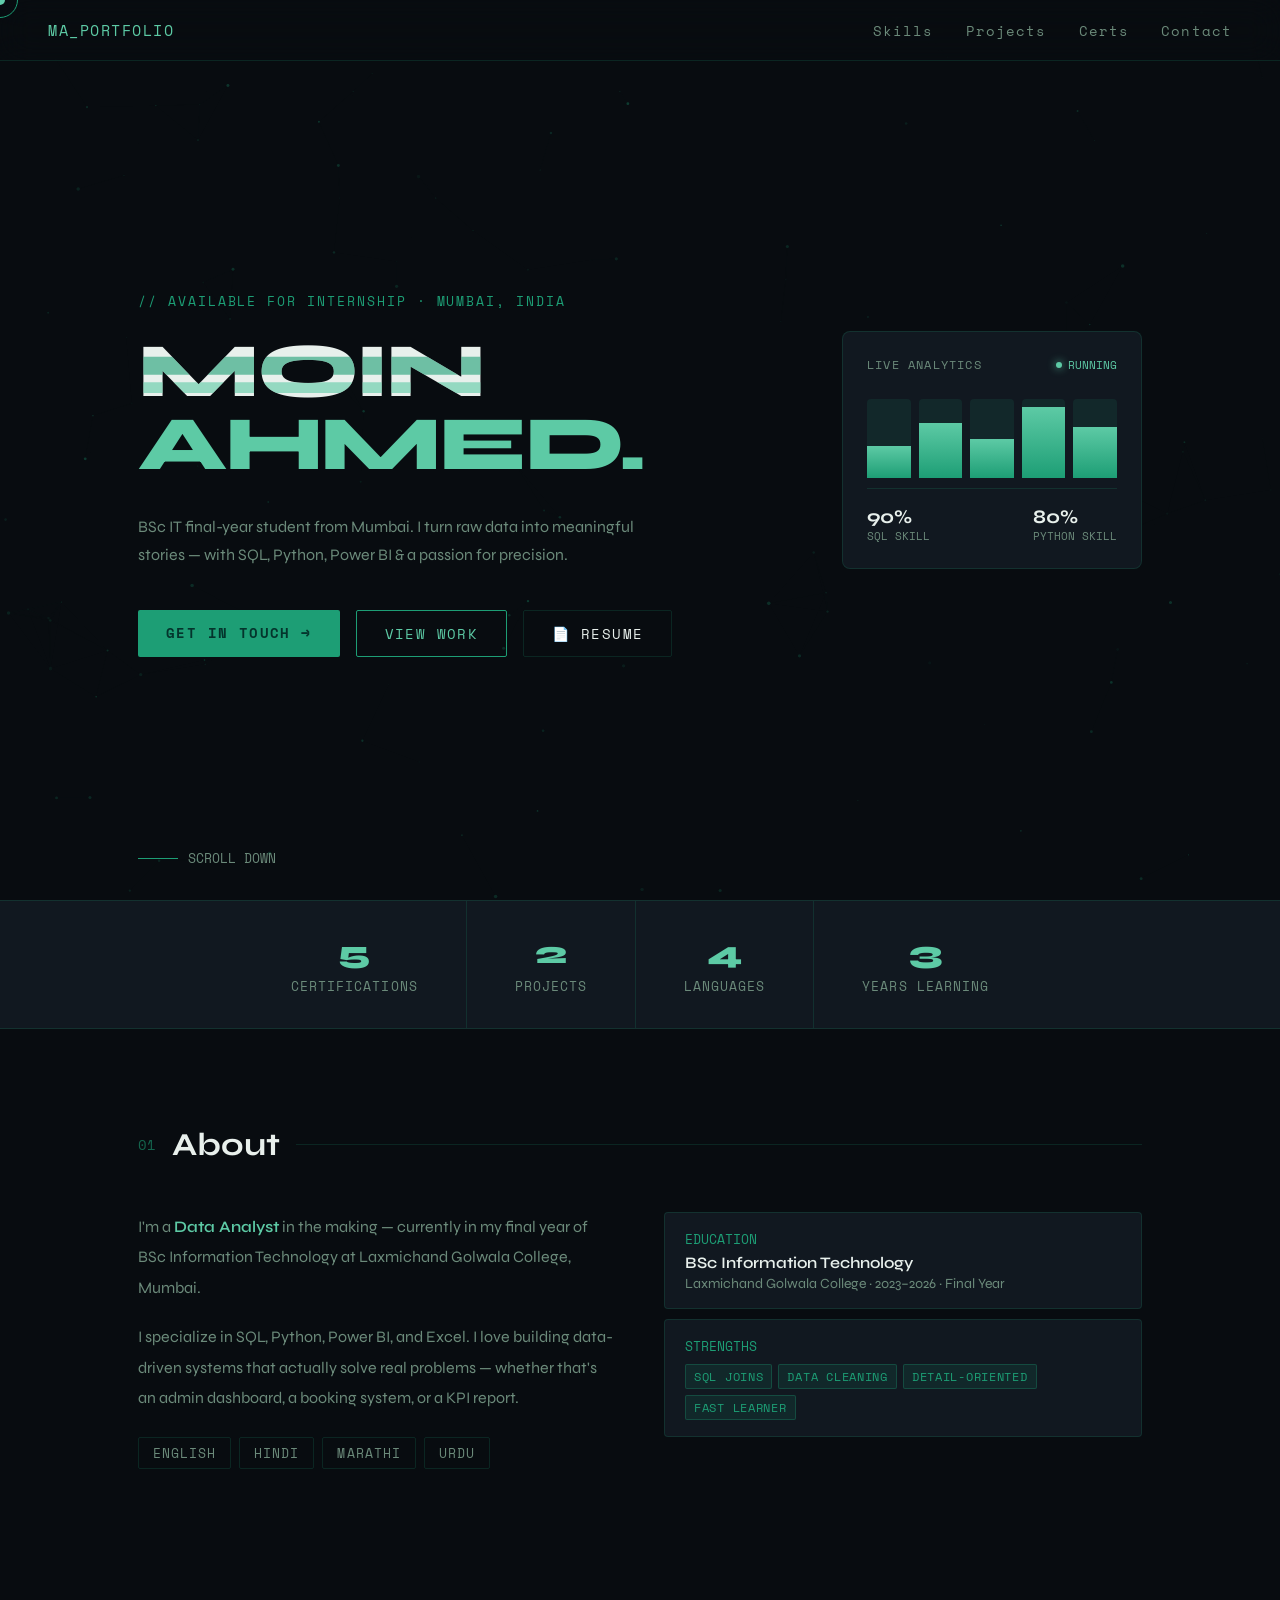
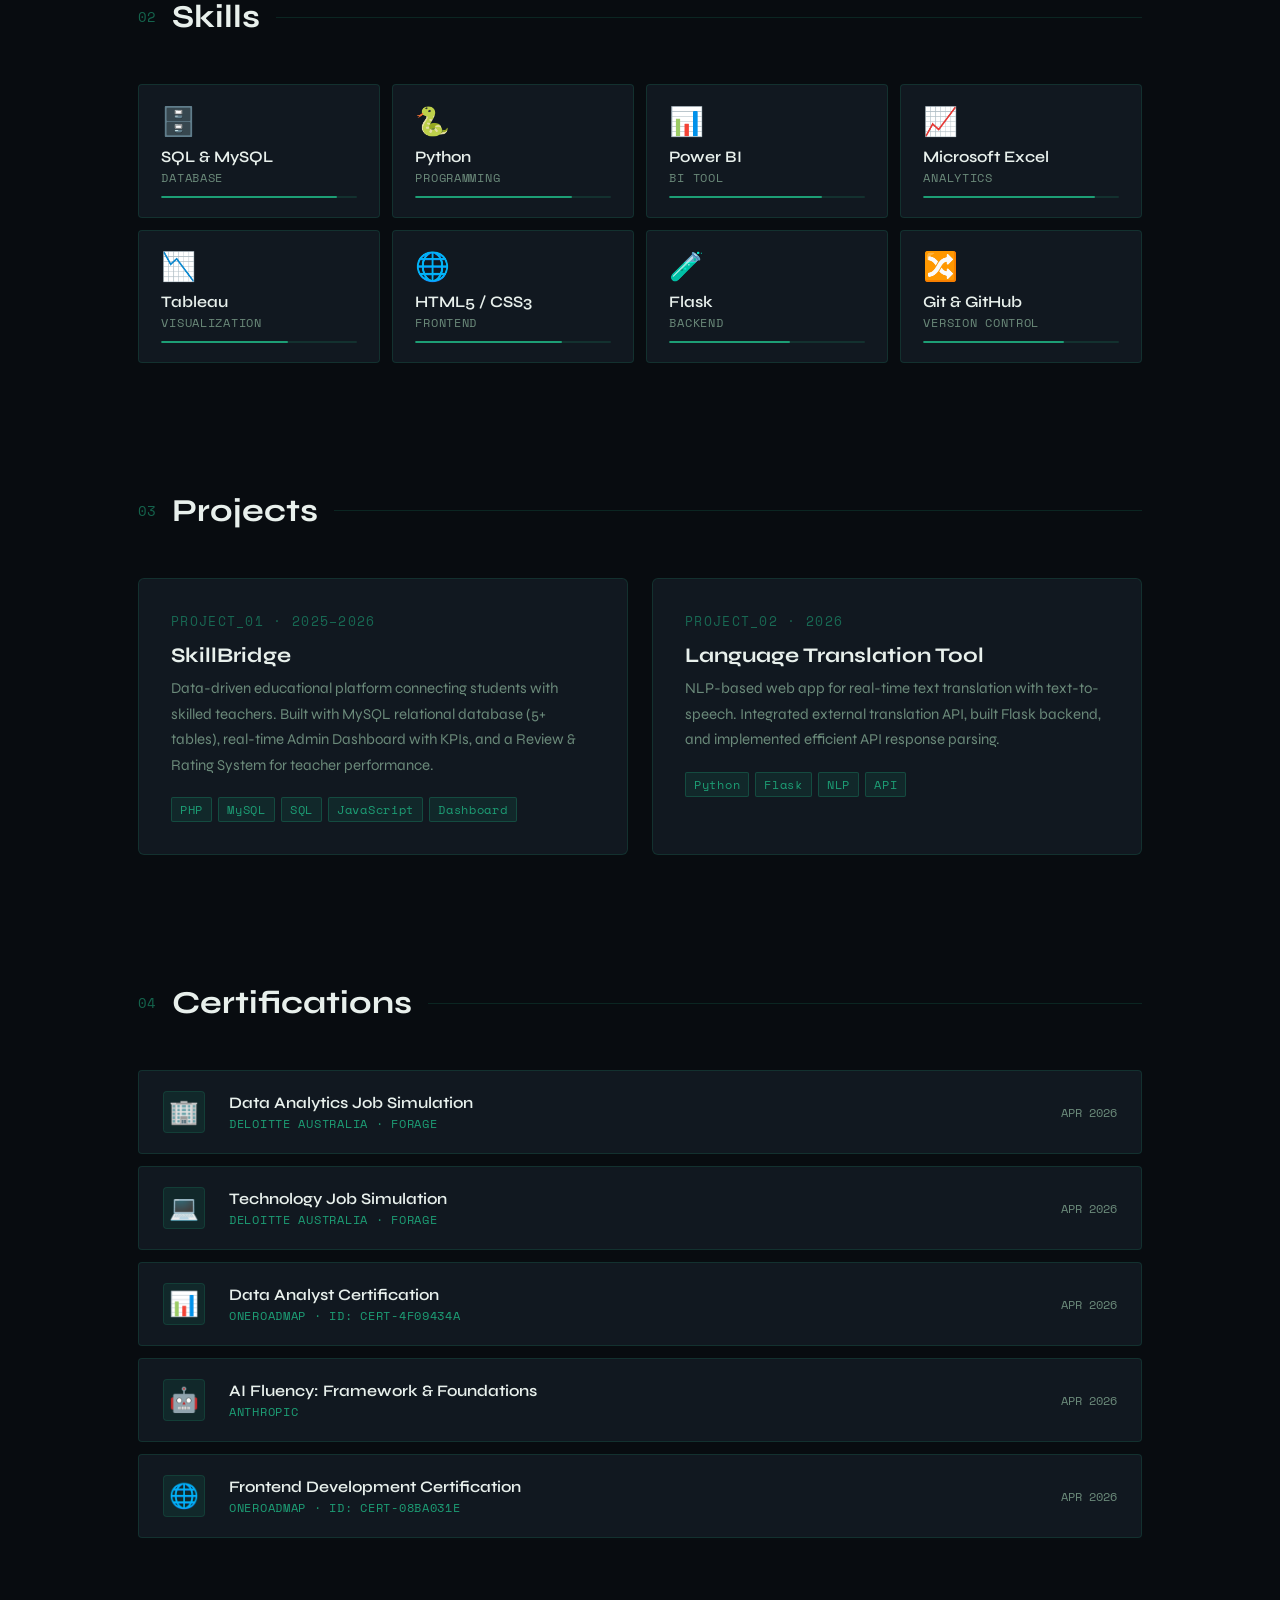
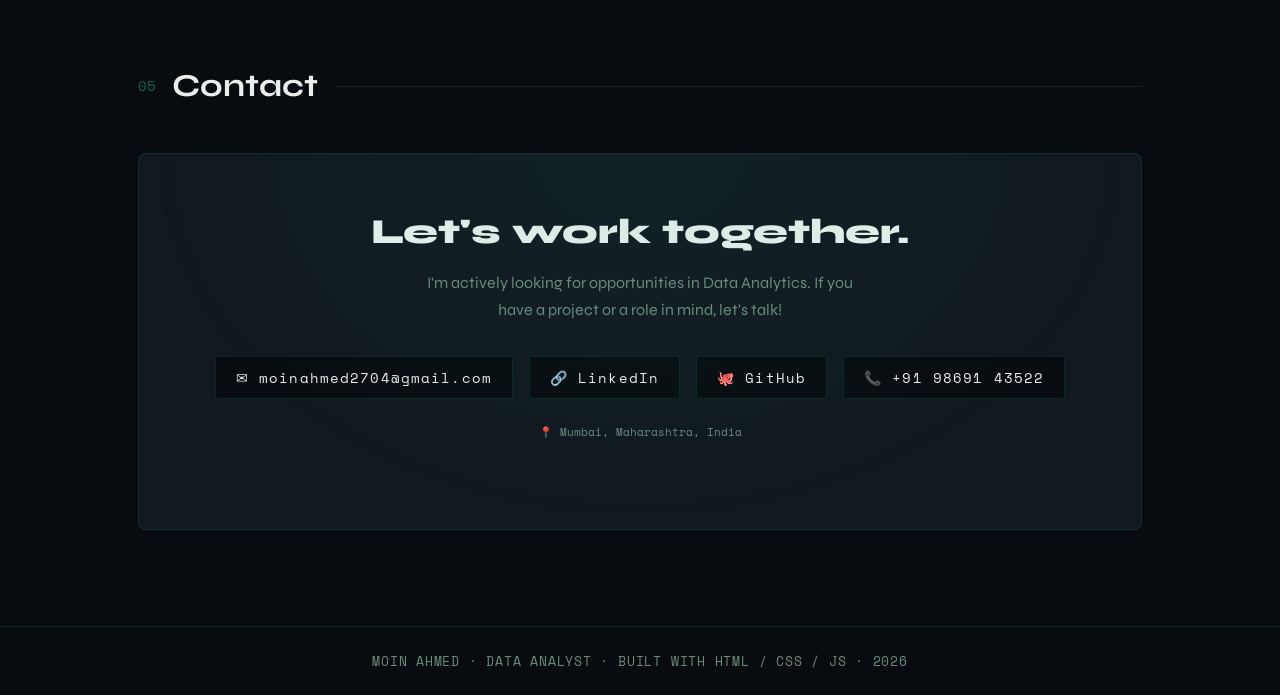
==== moin_ahmed_portfolio.html @ 16b380f8 "Update moin_ahmed_portfolio.html" ====
﻿<!DOCTYPE html>
<html lang="en">

<head>
  <meta charset="UTF-8">
  <meta name="viewport" content="width=device-width, initial-scale=1.0">
  <meta name="description"
    content="Moin Ahmed - Data Analyst Portfolio showcasing projects in SQL, Python, Power BI and Excel.">
  <link rel="icon"
    href="data:image/svg+xml,<svg xmlns=%22http://www.w3.org/2000/svg%22 viewBox=%220 0 100 100%22><text y=%22.9em%22 font-size=%2290%22>👨‍💻</text></svg>">
  <title>Moin Ahmed – Data Analyst</title>
  <link
    href="https://fonts.googleapis.com/css2?family=Space+Mono:wght@400;700&family=Syne:wght@400;500;600;700;800&display=swap"
    rel="stylesheet">
  <style>
    :root {
      --bg: #080c10;
      --bg2: #0d1117;
      --surface: #111820;
      --border: rgba(29, 158, 117, 0.18);
      --green: #1D9E75;
      --green-light: #5DCAA5;
      --green-dim: rgba(29, 158, 117, 0.12);
      --text: #e8f0ec;
      --muted: #6b8a7a;
      --accent: #9EE4C8;
      --mono: 'Space Mono', monospace;
      --display: 'Syne', sans-serif;
    }

    *,
    *::before,
    *::after {
      box-sizing: border-box;
      margin: 0;
      padding: 0;
    }

    html {
      scroll-behavior: smooth;
    }

    body {
      background: var(--bg);
      color: var(--text);
      font-family: var(--display);
      overflow-x: hidden;
      cursor: none;
    }

    .cursor {
      position: fixed;
      width: 10px;
      height: 10px;
      background: var(--green-light);
      border-radius: 50%;
      pointer-events: none;
      z-index: 9999;
      transform: translate(-50%, -50%);
      transition: width 0.3s, height 0.3s;
      mix-blend-mode: screen;
    }

    .cursor-ring {
      position: fixed;
      width: 36px;
      height: 36px;
      border: 1.5px solid var(--green);
      border-radius: 50%;
      pointer-events: none;
      z-index: 9998;
      transform: translate(-50%, -50%);
      transition: width 0.3s, height 0.3s;
    }

    #canvas {
      position: fixed;
      top: 0;
      left: 0;
      width: 100%;
      height: 100%;
      z-index: 0;
      pointer-events: none;
      opacity: 0.55;
    }

    nav {
      position: fixed;
      top: 0;
      left: 0;
      right: 0;
      z-index: 100;
      padding: 1.2rem 3rem;
      display: flex;
      justify-content: space-between;
      align-items: center;
      background: rgba(8, 12, 16, 0.75);
      backdrop-filter: blur(16px);
      border-bottom: 0.5px solid var(--border);
    }

    .nav-logo {
      font-family: var(--mono);
      font-size: 15px;
      color: var(--green-light);
      letter-spacing: 0.1em;
    }

    .nav-links {
      display: flex;
      gap: 2rem;
      list-style: none;
    }

    .nav-links a {
      font-family: var(--mono);
      font-size: 14px;
      color: var(--muted);
      text-decoration: none;
      letter-spacing: 0.08em;
      transition: color 0.3s;
    }

    .nav-links a:hover {
      color: var(--green-light);
    }

    section {
      position: relative;
      z-index: 1;
      scroll-margin-top: 100px;
    }

    .hero {
      min-height: 100vh;
      display: flex;
      flex-direction: column;
      justify-content: center;
      padding: 7rem 3rem 4rem;
      max-width: 1100px;
      margin: 0 auto;
      position: relative;
    }

    .hero-tag {
      font-family: var(--mono);
      font-size: 13px;
      color: var(--green);
      letter-spacing: 0.15em;
      margin-bottom: 1.5rem;
      opacity: 0;
      animation: fadeUp 0.8s 0.3s forwards;
    }

    .hero h1 {
      font-size: clamp(2.5rem, 6vw, 5rem);
      font-weight: 800;
      line-height: 0.95;
      letter-spacing: -0.03em;
      opacity: 0;
      animation: fadeUp 0.9s 0.5s forwards;
    }

    .hero h1 .line2 {
      color: var(--green-light);
      display: block;
    }

    .hero-bio {
      max-width: 520px;
      margin-top: 2rem;
      font-size: 16px;
      color: var(--muted);
      line-height: 1.8;
      opacity: 0;
      animation: fadeUp 0.9s 0.7s forwards;
    }

    .hero-actions {
      display: flex;
      gap: 1rem;
      margin-top: 2.5rem;
      opacity: 0;
      animation: fadeUp 0.9s 0.9s forwards;
      flex-wrap: wrap;
    }

    .btn-primary {
      font-family: var(--mono);
      font-size: 14px;
      letter-spacing: 0.1em;
      background: var(--green);
      color: #04342C;
      border: none;
      padding: 12px 28px;
      border-radius: 2px;
      cursor: none;
      transition: all 0.3s;
      font-weight: 700;
      text-decoration: none;
      display: inline-block;
    }

    .btn-primary:hover {
      background: var(--green-light);
      transform: translateY(-2px);
    }

    .btn-outline {
      font-family: var(--mono);
      font-size: 14px;
      letter-spacing: 0.1em;
      background: transparent;
      color: var(--green-light);
      border: 1px solid var(--green);
      padding: 12px 28px;
      border-radius: 2px;
      cursor: none;
      transition: all 0.3s;
      text-decoration: none;
      display: inline-block;
    }

    .btn-outline:hover {
      background: var(--green-dim);
      transform: translateY(-2px);
    }

    .hero-scroll {
      position: absolute;
      bottom: 2rem;
      left: 3rem;
      font-family: var(--mono);
      font-size: 13px;
      color: var(--muted);
      display: flex;
      align-items: center;
      gap: 10px;
      opacity: 0;
      animation: fadeUp 0.9s 1.2s forwards;
    }

    .scroll-line {
      width: 40px;
      height: 1px;
      background: var(--green);
      animation: scrollPulse 2s infinite;
    }

    @keyframes scrollPulse {

      0%,
      100% {
        opacity: 0.3
      }

      50% {
        opacity: 1
      }
    }

    .hero-dashboard {
      position: absolute;
      right: 3rem;
      top: 50%;
      transform: translateY(-50%);
      background: var(--surface);
      border: 0.5px solid var(--border);
      border-radius: 8px;
      padding: 1.5rem;
      width: 300px;
      opacity: 0;
      animation: fadeInRight 0.9s 1s forwards;
      display: flex;
      flex-direction: column;
      gap: 1rem;
    }

    @media(max-width:900px) {
      .hero-dashboard {
        display: none;
      }
    }

    .dash-header {
      display: flex;
      justify-content: space-between;
      align-items: center;
    }

    .dash-title {
      font-family: var(--mono);
      font-size: 12px;
      color: var(--muted);
      letter-spacing: 0.1em;
    }

    .dash-status {
      display: flex;
      align-items: center;
      gap: 6px;
      font-family: var(--mono);
      font-size: 11px;
      color: var(--green-light);
    }

    .status-dot {
      width: 6px;
      height: 6px;
      background: var(--green-light);
      border-radius: 50%;
      box-shadow: 0 0 8px var(--green-light);
      animation: blink 1.5s infinite;
    }

    .chart-box {
      display: flex;
      align-items: flex-end;
      gap: 8px;
      height: 100px;
      padding: 10px 0;
      border-bottom: 0.5px solid var(--border);
    }

    .bar {
      flex: 1;
      height: 100%;
      background: var(--green-dim);
      border-top-left-radius: 4px;
      border-top-right-radius: 4px;
      position: relative;
      overflow: hidden;
    }

    .bar-fill {
      position: absolute;
      bottom: 0;
      left: 0;
      width: 100%;
      background: linear-gradient(to top, var(--green), var(--green-light));
      height: 0;
      transition: height 1.5s ease-out;
    }

    .dash-stats {
      display: flex;
      justify-content: space-between;
    }

    .dash-stat-item {
      text-align: left;
    }

    .ds-val {
      font-size: 1.2rem;
      font-weight: 700;
      color: var(--text);
    }

    .ds-label {
      font-family: var(--mono);
      font-size: 11px;
      color: var(--muted);
    }

    .blink {
      animation: blink 1.5s infinite;
    }

    @keyframes blink {

      0%,
      100% {
        opacity: 1
      }

      50% {
        opacity: 0
      }
    }

    .stats-bar {
      border-top: 0.5px solid var(--border);
      border-bottom: 0.5px solid var(--border);
      background: var(--surface);
      display: flex;
      justify-content: center;
      flex-wrap: wrap;
      position: relative;
      z-index: 1;
    }

    .stat-item {
      padding: 2rem 3rem;
      text-align: center;
      border-right: 0.5px solid var(--border);
      opacity: 0;
      transform: translateY(20px);
      transition: opacity 0.7s, transform 0.7s;
    }

    .stat-item:last-child {
      border-right: none;
    }

    .stat-num {
      font-size: 2rem;
      font-weight: 800;
      color: var(--green-light);
    }

    .stat-label {
      font-family: var(--mono);
      font-size: 13px;
      color: var(--muted);
      letter-spacing: 0.08em;
      margin-top: 4px;
    }

    .content-section {
      padding: 6rem 3rem;
      max-width: 1100px;
      margin: 0 auto;
    }

    .section-header {
      display: flex;
      align-items: center;
      gap: 1rem;
      margin-bottom: 3rem;
    }

    .section-num {
      font-family: var(--mono);
      font-size: 14px;
      color: var(--green);
      opacity: 0.6;
    }

    .section-title {
      font-size: 2rem;
      font-weight: 700;
    }

    .section-line {
      flex: 1;
      height: 0.5px;
      background: var(--border);
    }

    .skills-grid {
      display: grid;
      grid-template-columns: repeat(auto-fill, minmax(200px, 1fr));
      gap: 12px;
    }

    .skill-card {
      background: var(--surface);
      border: 0.5px solid var(--border);
      border-radius: 4px;
      padding: 1.2rem 1.4rem;
      transition: all 0.3s;
      position: relative;
      overflow: hidden;
    }

    .skill-card::before {
      content: '';
      position: absolute;
      bottom: 0;
      left: 0;
      height: 2px;
      width: 0;
      background: var(--green);
      transition: width 0.4s;
    }

    .skill-card:hover {
      border-color: var(--green);
      transform: translateY(-3px);
    }

    .skill-card:hover::before {
      width: 100%;
    }

    .skill-icon {
      font-size: 28px;
      margin-bottom: 8px;
    }

    .skill-name {
      font-size: 16px;
      font-weight: 600;
    }

    .skill-type {
      font-family: var(--mono);
      font-size: 12px;
      color: var(--muted);
      margin-top: 3px;
      letter-spacing: 0.06em;
    }

    .skill-bar {
      margin-top: 10px;
      height: 2px;
      background: var(--border);
      border-radius: 2px;
      overflow: hidden;
    }

    .skill-fill {
      height: 100%;
      background: var(--green);
      border-radius: 2px;
      width: 0;
      transition: width 1.2s ease;
    }

    .projects-grid {
      display: grid;
      grid-template-columns: 1fr 1fr;
      gap: 1.5rem;
    }

    @media(max-width:700px) {
      .projects-grid {
        grid-template-columns: 1fr;
      }
    }

    .proj-card {
      background: var(--surface);
      border: 0.5px solid var(--border);
      border-radius: 6px;
      padding: 2rem;
      position: relative;
      overflow: hidden;
      transition: all 0.4s;
    }

    .proj-card::after {
      content: '';
      position: absolute;
      inset: 0;
      background: linear-gradient(135deg, rgba(29, 158, 117, 0.05) 0%, transparent 60%);
      opacity: 0;
      transition: opacity 0.4s;
    }

    .proj-card:hover {
      border-color: var(--green);
      transform: translateY(-4px);
    }

    .proj-card:hover::after {
      opacity: 1;
    }

    .proj-num {
      font-family: var(--mono);
      font-size: 13px;
      color: var(--green);
      opacity: 0.6;
      margin-bottom: 0.75rem;
      letter-spacing: 0.1em;
    }

    .proj-title {
      font-size: 1.3rem;
      font-weight: 700;
      margin-bottom: 0.5rem;
    }

    .proj-desc {
      font-size: 15px;
      color: var(--muted);
      line-height: 1.7;
      margin-bottom: 1.2rem;
    }

    .proj-tags {
      display: flex;
      flex-wrap: wrap;
      gap: 6px;
    }

    .tag {
      font-family: var(--mono);
      font-size: 12px;
      letter-spacing: 0.06em;
      color: var(--green);
      background: var(--green-dim);
      border: 0.5px solid rgba(29, 158, 117, 0.3);
      padding: 3px 8px;
      border-radius: 2px;
    }

    .proj-arrow {
      position: absolute;
      top: 1.5rem;
      right: 1.5rem;
      color: var(--green);
      opacity: 0;
      transform: translate(-4px, 4px);
      transition: all 0.3s;
      font-size: 18px;
    }

    .proj-card:hover .proj-arrow {
      opacity: 1;
      transform: translate(0, 0);
    }

    .certs-list {
      display: flex;
      flex-direction: column;
      gap: 12px;
    }

    .cert-item {
      background: var(--surface);
      border: 0.5px solid var(--border);
      border-radius: 4px;
      padding: 1.25rem 1.5rem;
      display: flex;
      align-items: center;
      gap: 1.5rem;
      transition: all 0.3s;
      position: relative;
      overflow: hidden;
    }

    .cert-item::before {
      content: '';
      position: absolute;
      left: 0;
      top: 0;
      bottom: 0;
      width: 3px;
      background: var(--green);
      transform: scaleY(0);
      transition: transform 0.3s;
      transform-origin: bottom;
    }

    .cert-item:hover {
      border-color: var(--green);
      padding-left: calc(1.5rem + 6px);
    }

    .cert-item:hover::before {
      transform: scaleY(1);
    }

    .cert-badge {
      width: 42px;
      height: 42px;
      border-radius: 4px;
      background: var(--green-dim);
      border: 0.5px solid var(--border);
      display: flex;
      align-items: center;
      justify-content: center;
      font-size: 24px;
      flex-shrink: 0;
    }

    .cert-info {
      flex: 1;
    }

    .cert-title {
      font-size: 16px;
      font-weight: 600;
      margin-bottom: 3px;
    }

    .cert-org {
      font-family: var(--mono);
      font-size: 12px;
      color: var(--green);
      letter-spacing: 0.06em;
    }

    .cert-date {
      font-family: var(--mono);
      font-size: 12px;
      color: var(--muted);
    }

    .contact-inner {
      background: var(--surface);
      border: 0.5px solid var(--border);
      border-radius: 8px;
      padding: 3.5rem;
      text-align: center;
      position: relative;
      overflow: hidden;
    }

    .contact-inner::before {
      content: '';
      position: absolute;
      inset: 0;
      background: radial-gradient(ellipse at 50% 0%, rgba(29, 158, 117, 0.08) 0%, transparent 70%);
      pointer-events: none;
    }

    .contact-inner h2 {
      font-size: 2.2rem;
      font-weight: 800;
      margin-bottom: 1rem;
    }

    .contact-inner p {
      color: var(--muted);
      font-size: 16px;
      line-height: 1.7;
      margin-bottom: 2rem;
      max-width: 440px;
      margin-left: auto;
      margin-right: auto;
    }

    .contact-links {
      display: flex;
      gap: 1rem;
      justify-content: center;
      flex-wrap: wrap;
    }

    .contact-chip {
      font-family: var(--mono);
      font-size: 14px;
      letter-spacing: 0.08em;
      color: var(--text);
      background: var(--bg);
      border: 0.5px solid var(--border);
      padding: 10px 20px;
      border-radius: 2px;
      text-decoration: none;
      transition: all 0.3s;
      display: flex;
      align-items: center;
      gap: 8px;
    }

    .contact-chip:hover {
      border-color: var(--green);
      color: var(--green-light);
      transform: translateY(-2px);
    }

    footer {
      border-top: 0.5px solid var(--border);
      padding: 1.5rem 3rem;
      text-align: center;
      font-family: var(--mono);
      font-size: 13px;
      color: var(--muted);
      position: relative;
      z-index: 1;
      letter-spacing: 0.06em;
    }

    .reveal {
      opacity: 0;
      transform: translateY(30px);
      transition: opacity 1s cubic-bezier(0.22, 1, 0.36, 1), transform 1s cubic-bezier(0.22, 1, 0.36, 1);
    }

    .reveal.visible {
      opacity: 1;
      transform: translateY(0);
    }

    .reveal-delay-1 {
      transition-delay: 0.1s;
    }

    .reveal-delay-2 {
      transition-delay: 0.2s;
    }

    .reveal-delay-3 {
      transition-delay: 0.3s;
    }

    .reveal-delay-4 {
      transition-delay: 0.4s;
    }

    @keyframes fadeUp {
      from {
        opacity: 0;
        transform: translateY(24px)
      }

      to {
        opacity: 1;
        transform: none
      }
    }

    @keyframes fadeInRight {
      from {
        opacity: 0;
        transform: translateX(24px) translateY(-50%)
      }

      to {
        opacity: 1;
        transform: translateX(0) translateY(-50%)
      }
    }

    .glitch {
      position: relative;
      display: inline-block;
      color: var(--text);
    }

    .glitch::before,
    .glitch::after {
      content: attr(data-text);
      position: absolute;
      top: 0;
      left: 0;
    }

    .glitch::before {
      color: var(--green);
      clip-path: polygon(0 30%, 100% 30%, 100% 55%, 0 55%);
      animation: glitch1 5s infinite;
      opacity: 0.6;
    }

    .glitch::after {
      color: var(--green-light);
      clip-path: polygon(0 65%, 100% 65%, 100% 80%, 0 80%);
      animation: glitch2 5s infinite;
      opacity: 0.6;
    }

    @keyframes glitch1 {

      0%,
      88%,
      100% {
        transform: none
      }

      90% {
        transform: translate(-2px, 1px)
      }

      92% {
        transform: translate(2px, -1px)
      }
    }

    @keyframes glitch2 {

      0%,
      88%,
      100% {
        transform: none
      }

      91% {
        transform: translate(2px, 1px)
      }

      93% {
        transform: translate(-2px, -1px)
      }
    }

    .lang-wrap {
      display: flex;
      flex-wrap: wrap;
      gap: 8px;
      margin-top: 1.5rem;
    }

    .lang-pill {
      font-family: var(--mono);
      font-size: 13px;
      letter-spacing: 0.08em;
      color: var(--muted);
      border: 0.5px solid var(--border);
      padding: 5px 14px;
      border-radius: 2px;
    }

    ::-webkit-scrollbar {
      width: 4px;
    }

    ::-webkit-scrollbar-track {
      background: var(--bg);
    }

    ::-webkit-scrollbar-thumb {
      background: var(--green);
    }

    @media(max-width:600px) {
      nav {
        padding: 1rem 1.5rem;
      }

      .hero,
      .content-section {
        padding-left: 1.5rem;
        padding-right: 1.5rem;
      }

      .hero-scroll {
        left: 1.5rem;
      }
    }

    @media(max-width:768px) {

      body,
      .btn-primary,
      .btn-outline {
        cursor: auto !important;
      }

      .cursor,
      .cursor-ring {
        display: none !important;
      }
    }

    .about-grid {
      display: grid;
      grid-template-columns: 1fr 1fr;
      gap: 3rem;
      align-items: start;
    }

    @media(max-width:700px) {
      .about-grid {
        grid-template-columns: 1fr;
      }
    }
  </style>
</head>

<body>

  <canvas id="canvas"></canvas>
  <div class="cursor" id="cursor"></div>
  <div class="cursor-ring" id="cursorRing"></div>

  <nav>
    <div class="nav-logo">MA_PORTFOLIO</div>
    <ul class="nav-links">
      <li><a href="#skills">Skills</a></li>
      <li><a href="#projects">Projects</a></li>
      <li><a href="#certs">Certs</a></li>
      <li><a href="#contact">Contact</a></li>
    </ul>
  </nav>

  <!-- HERO -->
  <section style="position:relative;z-index:1;">
    <div class="hero">
      <div class="hero-tag">// AVAILABLE FOR INTERNSHIP · MUMBAI, INDIA</div>
      <h1>
        <span class="glitch" data-text="MOIN">MOIN</span>
        <span class="line2">AHMED.</span>
      </h1>
      <p class="hero-bio">BSc IT final-year student from Mumbai. I turn raw data into meaningful stories — with SQL,
        Python, Power BI &amp; a passion for precision.</p>
      <div class="hero-actions">
        <a href="https://mail.google.com/mail/?view=cm&fs=1&to=moinahmed2704@gmail.com" target="_blank"
          class="btn-primary">GET IN TOUCH →</a>
        <a href="#projects" class="btn-outline">VIEW WORK</a>
        <a href="[data-uri]"
          download="Moin_Ahmed_Resume.pdf" type="application/octet-stream" class="btn-outline"
          style="border-color: var(--border); color: var(--text);">📄 RESUME</a>
      </div>
      <div class="hero-scroll">
        <div class="scroll-line"></div>SCROLL DOWN
      </div>

      <div class="hero-dashboard">
        <div class="dash-header">
          <div class="dash-title">LIVE ANALYTICS</div>
          <div class="dash-status">
            <div class="status-dot"></div> RUNNING
          </div>
        </div>
        <div class="chart-box" id="animatedChart">
          <div class="bar">
            <div class="bar-fill" style="height: 0%" data-h="40%"></div>
          </div>
          <div class="bar">
            <div class="bar-fill" style="height: 0%" data-h="70%"></div>
          </div>
          <div class="bar">
            <div class="bar-fill" style="height: 0%" data-h="50%"></div>
          </div>
          <div class="bar">
            <div class="bar-fill" style="height: 0%" data-h="90%"></div>
          </div>
          <div class="bar">
            <div class="bar-fill" style="height: 0%" data-h="65%"></div>
          </div>
        </div>
        <div class="dash-stats">
          <div class="dash-stat-item">
            <div class="ds-val">90%</div>
            <div class="ds-label">SQL SKILL</div>
          </div>
          <div class="dash-stat-item">
            <div class="ds-val">80%</div>
            <div class="ds-label">PYTHON SKILL</div>
          </div>
        </div>
      </div>
    </div>
  </section>

  <!-- STATS -->
  <div class="stats-bar">
    <div class="stat-item">
      <div class="stat-num counter" data-target="5">0</div>
      <div class="stat-label">CERTIFICATIONS</div>
    </div>
    <div class="stat-item">
      <div class="stat-num counter" data-target="2">0</div>
      <div class="stat-label">PROJECTS</div>
    </div>
    <div class="stat-item">
      <div class="stat-num counter" data-target="4">0</div>
      <div class="stat-label">LANGUAGES</div>
    </div>
    <div class="stat-item">
      <div class="stat-num counter" data-target="3">0</div>
      <div class="stat-label">YEARS LEARNING</div>
    </div>
  </div>

  <!-- ABOUT -->
  <section id="about">
    <div class="content-section">
      <div class="section-header reveal">
        <span class="section-num">01</span>
        <h2 class="section-title">About</h2>
        <div class="section-line"></div>
      </div>
      <div class="about-grid reveal reveal-delay-1">
        <div>
          <p style="color:var(--muted);line-height:1.9;font-size:16px;">I'm a <span
              style="color:var(--green-light);font-weight:600;">Data Analyst</span> in the making — currently in my
            final year of BSc Information Technology at Laxmichand Golwala College, Mumbai.</p>
          <br>
          <p style="color:var(--muted);line-height:1.9;font-size:16px;">I specialize in SQL, Python, Power BI, and
            Excel. I love building data-driven systems that actually solve real problems — whether that's an admin
            dashboard, a booking system, or a KPI report.</p>
          <div class="lang-wrap">
            <span class="lang-pill">ENGLISH</span>
            <span class="lang-pill">HINDI</span>
            <span class="lang-pill">MARATHI</span>
            <span class="lang-pill">URDU</span>
          </div>
        </div>
        <div style="display:flex;flex-direction:column;gap:10px;">
          <div
            style="background:var(--surface);border:0.5px solid var(--border);border-radius:4px;padding:1rem 1.25rem;">
            <div style="font-family:var(--mono);font-size:13px;color:var(--green);margin-bottom:4px;">EDUCATION</div>
            <div style="font-size:16px;font-weight:600;">BSc Information Technology</div>
            <div style="font-size:14px;color:var(--muted);margin-top:3px;">Laxmichand Golwala College · 2023–2026 ·
              Final Year</div>
          </div>
          <div
            style="background:var(--surface);border:0.5px solid var(--border);border-radius:4px;padding:1rem 1.25rem;">
            <div style="font-family:var(--mono);font-size:13px;color:var(--green);margin-bottom:8px;">STRENGTHS</div>
            <div style="display:flex;flex-wrap:wrap;gap:6px;">
              <span class="tag">SQL JOINS</span><span class="tag">DATA CLEANING</span><span
                class="tag">DETAIL-ORIENTED</span><span class="tag">FAST LEARNER</span>
            </div>
          </div>
        </div>
      </div>
    </div>
  </section>

  <!-- SKILLS -->
  <section id="skills">
    <div class="content-section" style="padding-top:2rem;">
      <div class="section-header reveal">
        <span class="section-num">02</span>
        <h2 class="section-title">Skills</h2>
        <div class="section-line"></div>
      </div>
      <div class="skills-grid">
        <div class="skill-card reveal reveal-delay-1">
          <div class="skill-icon">🗄️</div>
          <div class="skill-name">SQL & MySQL</div>
          <div class="skill-type">DATABASE</div>
          <div class="skill-bar">
            <div class="skill-fill" data-width="90"></div>
          </div>
        </div>
        <div class="skill-card reveal reveal-delay-2">
          <div class="skill-icon">🐍</div>
          <div class="skill-name">Python</div>
          <div class="skill-type">PROGRAMMING</div>
          <div class="skill-bar">
            <div class="skill-fill" data-width="80"></div>
          </div>
        </div>
        <div class="skill-card reveal reveal-delay-3">
          <div class="skill-icon">📊</div>
          <div class="skill-name">Power BI</div>
          <div class="skill-type">BI TOOL</div>
          <div class="skill-bar">
            <div class="skill-fill" data-width="78"></div>
          </div>
        </div>
        <div class="skill-card reveal reveal-delay-4">
          <div class="skill-icon">📈</div>
          <div class="skill-name">Microsoft Excel</div>
          <div class="skill-type">ANALYTICS</div>
          <div class="skill-bar">
            <div class="skill-fill" data-width="88"></div>
          </div>
        </div>
        <div class="skill-card reveal reveal-delay-1">
          <div class="skill-icon">📉</div>
          <div class="skill-name">Tableau</div>
          <div class="skill-type">VISUALIZATION</div>
          <div class="skill-bar">
            <div class="skill-fill" data-width="65"></div>
          </div>
        </div>
        <div class="skill-card reveal reveal-delay-2">
          <div class="skill-icon">🌐</div>
          <div class="skill-name">HTML5 / CSS3</div>
          <div class="skill-type">FRONTEND</div>
          <div class="skill-bar">
            <div class="skill-fill" data-width="75"></div>
          </div>
        </div>
        <div class="skill-card reveal reveal-delay-3">
          <div class="skill-icon">🧪</div>
          <div class="skill-name">Flask</div>
          <div class="skill-type">BACKEND</div>
          <div class="skill-bar">
            <div class="skill-fill" data-width="62"></div>
          </div>
        </div>
        <div class="skill-card reveal reveal-delay-4">
          <div class="skill-icon">🔀</div>
          <div class="skill-name">Git & GitHub</div>
          <div class="skill-type">VERSION CONTROL</div>
          <div class="skill-bar">
            <div class="skill-fill" data-width="72"></div>
          </div>
        </div>
      </div>
    </div>
  </section>

  <!-- PROJECTS -->
  <section id="projects">
    <div class="content-section" style="padding-top:2rem;">
      <div class="section-header reveal">
        <span class="section-num">03</span>
        <h2 class="section-title">Projects</h2>
        <div class="section-line"></div>
      </div>
      <div class="projects-grid">
        <div class="proj-card reveal reveal-delay-1">
          <div class="proj-arrow">↗</div>
          <div class="proj-num">PROJECT_01 · 2025–2026</div>
          <div class="proj-title">SkillBridge</div>
          <div class="proj-desc">Data-driven educational platform connecting students with skilled teachers. Built with
            MySQL relational database (5+ tables), real-time Admin Dashboard with KPIs, and a Review & Rating System for
            teacher performance.</div>
          <div class="proj-tags"><span class="tag">PHP</span><span class="tag">MySQL</span><span
              class="tag">SQL</span><span class="tag">JavaScript</span><span class="tag">Dashboard</span></div>
        </div>
        <div class="proj-card reveal reveal-delay-2">
          <div class="proj-arrow">↗</div>
          <div class="proj-num">PROJECT_02 · 2026</div>
          <div class="proj-title">Language Translation Tool</div>
          <div class="proj-desc">NLP-based web app for real-time text translation with text-to-speech. Integrated
            external translation API, built Flask backend, and implemented efficient API response parsing.</div>
          <div class="proj-tags"><span class="tag">Python</span><span class="tag">Flask</span><span
              class="tag">NLP</span><span class="tag">API</span></div>
        </div>
      </div>
    </div>
  </section>

  <!-- CERTIFICATIONS -->
  <section id="certs">
    <div class="content-section" style="padding-top:2rem;">
      <div class="section-header reveal">
        <span class="section-num">04</span>
        <h2 class="section-title">Certifications</h2>
        <div class="section-line"></div>
      </div>
      <div class="certs-list">
        <div class="cert-item reveal reveal-delay-1">
          <div class="cert-badge">🏢</div>
          <div class="cert-info">
            <div class="cert-title">Data Analytics Job Simulation</div>
            <div class="cert-org">DELOITTE AUSTRALIA · FORAGE</div>
          </div>
          <div class="cert-date">APR 2026</div>
        </div>
        <div class="cert-item reveal reveal-delay-2">
          <div class="cert-badge">💻</div>
          <div class="cert-info">
            <div class="cert-title">Technology Job Simulation</div>
            <div class="cert-org">DELOITTE AUSTRALIA · FORAGE</div>
          </div>
          <div class="cert-date">APR 2026</div>
        </div>
        <div class="cert-item reveal reveal-delay-3">
          <div class="cert-badge">📊</div>
          <div class="cert-info">
            <div class="cert-title">Data Analyst Certification</div>
            <div class="cert-org">ONEROADMAP · ID: CERT-4F09434A</div>
          </div>
          <div class="cert-date">APR 2026</div>
        </div>
        <div class="cert-item reveal reveal-delay-4">
          <div class="cert-badge">🤖</div>
          <div class="cert-info">
            <div class="cert-title">AI Fluency: Framework & Foundations</div>
            <div class="cert-org">ANTHROPIC</div>
          </div>
          <div class="cert-date">APR 2026</div>
        </div>
        <div class="cert-item reveal reveal-delay-1">
          <div class="cert-badge">🌐</div>
          <div class="cert-info">
            <div class="cert-title">Frontend Development Certification</div>
            <div class="cert-org">ONEROADMAP · ID: CERT-08BA031E</div>
          </div>
          <div class="cert-date">APR 2026</div>
        </div>
      </div>
    </div>
  </section>

  <!-- CONTACT -->
  <section id="contact">
    <div class="content-section" style="padding-top:2rem;">
      <div class="section-header reveal">
        <span class="section-num">05</span>
        <h2 class="section-title">Contact</h2>
        <div class="section-line"></div>
      </div>
      <div class="contact-inner reveal reveal-delay-1">
        <h2>Let's work together.</h2>
        <p>I'm actively looking for opportunities in Data Analytics. If you have a project or a role in mind, let's
          talk!</p>
        <div class="contact-links">
          <a href="https://mail.google.com/mail/?view=cm&fs=1&to=moinahmed2704@gmail.com" target="_blank"
            class="contact-chip">✉ moinahmed2704@gmail.com</a>
          <a href="https://linkedin.com/in/moin-ahmed27" target="_blank" class="contact-chip">🔗 LinkedIn</a>
          <a href="https://github.com/Moin-27" target="_blank" class="contact-chip">🐙 GitHub</a>
          <a href="tel:+919869143522" class="contact-chip">📞 +91 98691 43522</a>
        </div>
        <p style="margin-top:1.5rem;font-family:var(--mono);font-size:11px;color:var(--muted);">📍 Mumbai, Maharashtra,
          India</p>
      </div>
    </div>
  </section>

  <footer>MOIN AHMED · DATA ANALYST · BUILT WITH HTML / CSS / JS · 2026</footer>

  <script>
    // PARTICLE CANVAS
    const canvas = document.getElementById('canvas');
    const ctx = canvas.getContext('2d');
    let W, H, particles = [];

    function resize() { W = canvas.width = window.innerWidth; H = canvas.height = window.innerHeight; }
    resize();
    window.addEventListener('resize', resize);

    class Particle {
      constructor() {
        this.reset();
      }
      reset() {
        this.x = Math.random() * W; this.y = Math.random() * H;
        this.vx = (Math.random() - 0.5) * 0.25; this.vy = (Math.random() - 0.5) * 0.25;
        this.r = Math.random() * 1.5 + 0.3; this.alpha = Math.random() * 0.5 + 0.1;
      }
      update() {
        this.x += this.vx; this.y += this.vy;
        if (this.x < 0 || this.x > W) this.vx *= -1;
        if (this.y < 0 || this.y > H) this.vy *= -1;
      }
      draw() {
        ctx.beginPath(); ctx.arc(this.x, this.y, this.r, 0, Math.PI * 2);
        ctx.fillStyle = `rgba(29,158,117,${this.alpha})`; ctx.fill();
      }
    }

    const numParticles = window.innerWidth < 600 ? 50 : 130;
    for (let i = 0; i < numParticles; i++) particles.push(new Particle());

    let mouseX = -999, mouseY = -999;
    window.addEventListener('mousemove', e => { mouseX = e.clientX; mouseY = e.clientY; });

    function animate() {
      ctx.clearRect(0, 0, W, H);
      // Draw connections to mouse
      particles.forEach(p => {
        const dx = p.x - mouseX, dy = p.y - mouseY;
        const dist = Math.sqrt(dx * dx + dy * dy);
        if (dist < 130) {
          ctx.beginPath(); ctx.moveTo(p.x, p.y); ctx.lineTo(mouseX, mouseY);
          ctx.strokeStyle = `rgba(29,158,117,${0.3 * (1 - dist / 130)})`; ctx.lineWidth = 0.7; ctx.stroke();
        }
      });
      // Draw connections between particles
      for (let i = 0; i < particles.length; i++) {
        for (let j = i + 1; j < particles.length; j++) {
          const dx = particles[i].x - particles[j].x, dy = particles[i].y - particles[j].y;
          const d = Math.sqrt(dx * dx + dy * dy);
          if (d < 100) {
            ctx.beginPath(); ctx.moveTo(particles[i].x, particles[i].y); ctx.lineTo(particles[j].x, particles[j].y);
            ctx.strokeStyle = `rgba(29,158,117,${0.1 * (1 - d / 100)})`; ctx.lineWidth = 0.4; ctx.stroke();
          }
        }
      }
      particles.forEach(p => { p.update(); p.draw(); });
      requestAnimationFrame(animate);
    }
    animate();

    // CUSTOM CURSOR
    const cursor = document.getElementById('cursor');
    const ring = document.getElementById('cursorRing');
    let rx = 0, ry = 0, cx = 0, cy = 0;

    document.addEventListener('mousemove', e => {
      cx = e.clientX; cy = e.clientY;
      cursor.style.left = cx + 'px'; cursor.style.top = cy + 'px';
    });

    function animRing() {
      rx += (cx - rx) * 0.08;
      ry += (cy - ry) * 0.08;
      ring.style.left = rx + 'px';
      ring.style.top = ry + 'px';
      requestAnimationFrame(animRing);
    }
    animRing();

    document.querySelectorAll('a, button, .skill-card, .proj-card, .cert-item').forEach(el => {
      el.addEventListener('mouseenter', () => { cursor.style.width = '18px'; cursor.style.height = '18px'; ring.style.width = '52px'; ring.style.height = '52px'; });
      el.addEventListener('mouseleave', () => { cursor.style.width = '10px'; cursor.style.height = '10px'; ring.style.width = '36px'; ring.style.height = '36px'; });
    });

    // CHART ANIMATION
    setTimeout(() => {
      document.querySelectorAll('.bar-fill').forEach(bar => {
        bar.style.height = bar.dataset.h;
      });
    }, 1500);

    // SCROLL REVEAL
    const reveals = document.querySelectorAll('.reveal');
    const obs = new IntersectionObserver(entries => {
      entries.forEach(e => { if (e.isIntersecting) e.target.classList.add('visible'); });
    }, { threshold: 0.12 });
    reveals.forEach(r => obs.observe(r));

    // STATS COUNTER
    const counters = document.querySelectorAll('.counter');
    const cObs = new IntersectionObserver(entries => {
      entries.forEach(e => {
        if (e.isIntersecting) {
          const el = e.target, target = +el.dataset.target;
          let cur = 0;
          const interval = setInterval(() => {
            cur++;
            el.textContent = cur;
            if (cur >= target) clearInterval(interval);
          }, 80);
          cObs.unobserve(el);
        }
      });
    }, { threshold: 0.5 });
    counters.forEach(c => cObs.observe(c));

    // STATS BAR REVEAL
    const statItems = document.querySelectorAll('.stat-item');
    const sObs = new IntersectionObserver(entries => {
      entries.forEach(e => {
        if (e.isIntersecting) {
          e.target.style.opacity = '1';
          e.target.style.transform = 'none';
        }
      });
    }, { threshold: 0.3 });
    statItems.forEach(s => sObs.observe(s));

    // SKILL BAR FILL
    const fills = document.querySelectorAll('.skill-fill');
    const fObs = new IntersectionObserver(entries => {
      entries.forEach(e => {
        if (e.isIntersecting) {
          e.target.style.width = e.target.dataset.width + '%';
          fObs.unobserve(e.target);
        }
      });
    }, { threshold: 0.3 });
    fills.forEach(f => fObs.observe(f));
  </script>
</body>

</html>
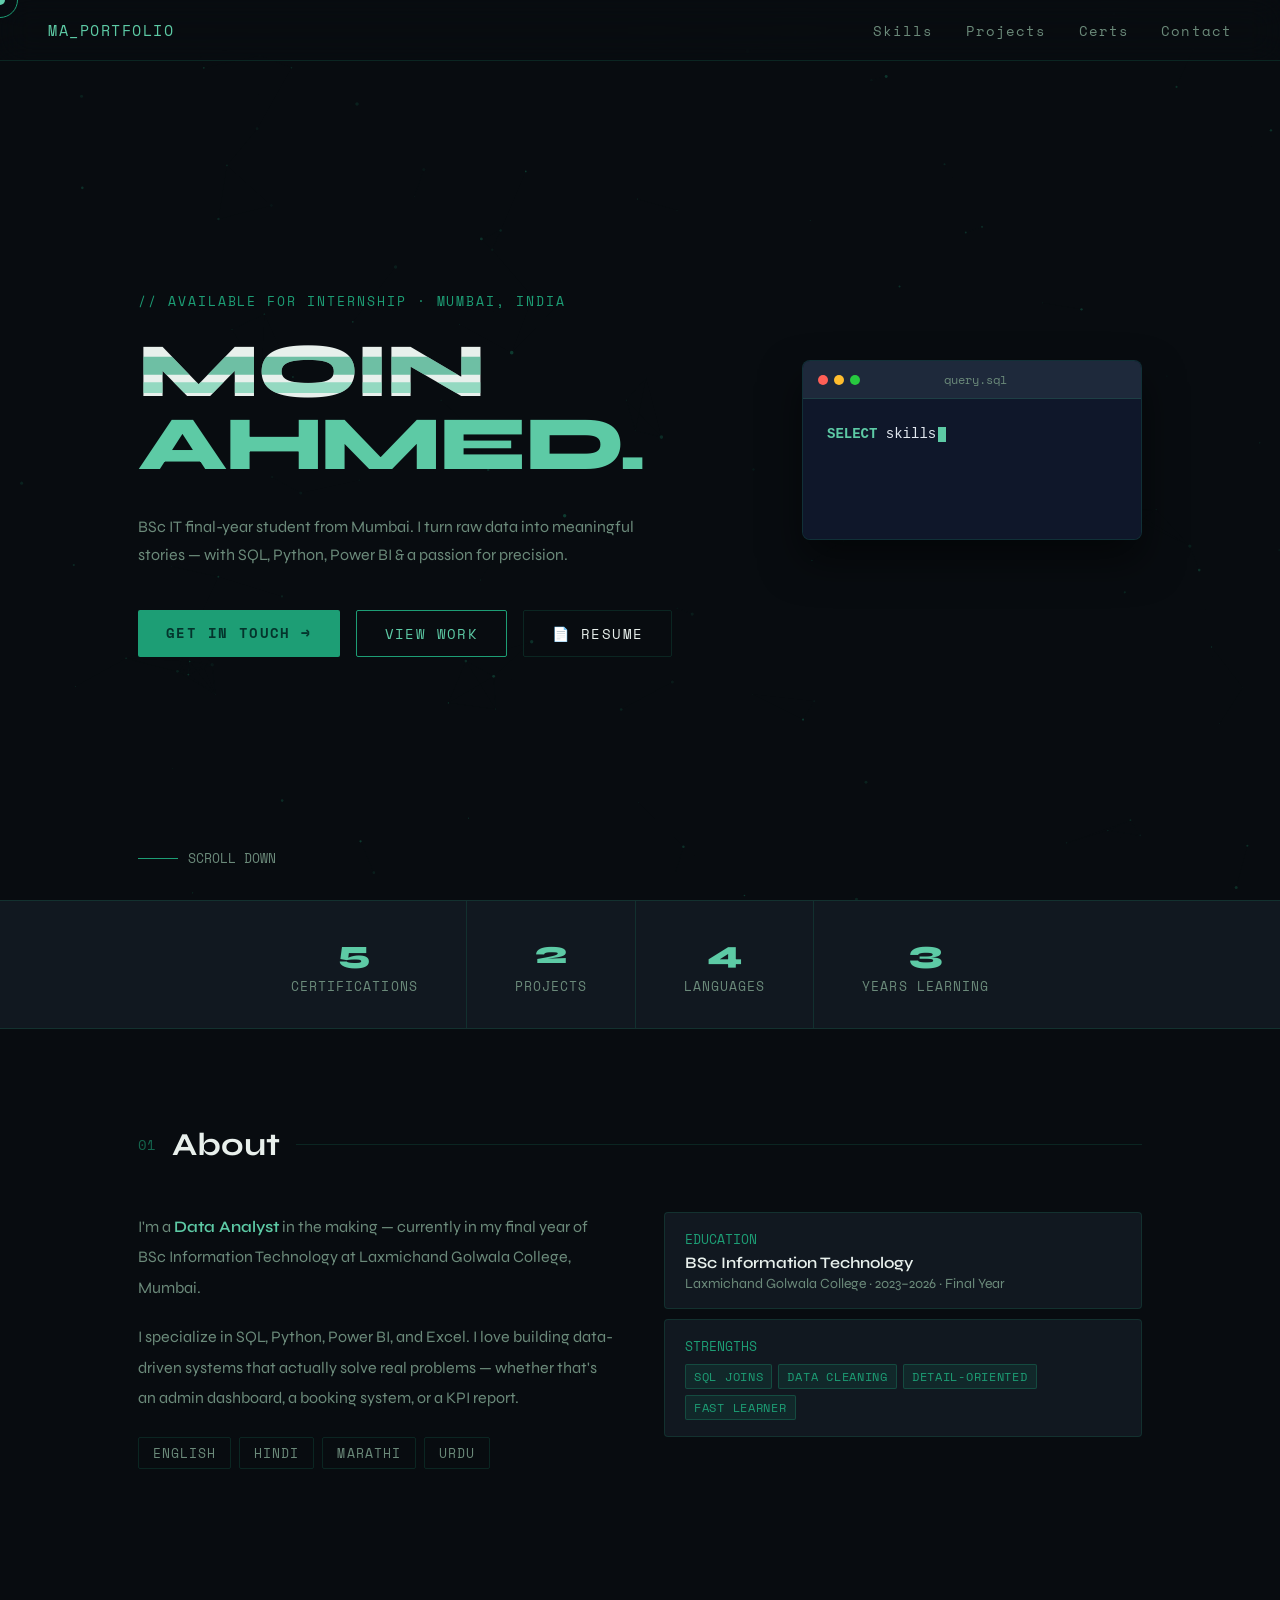
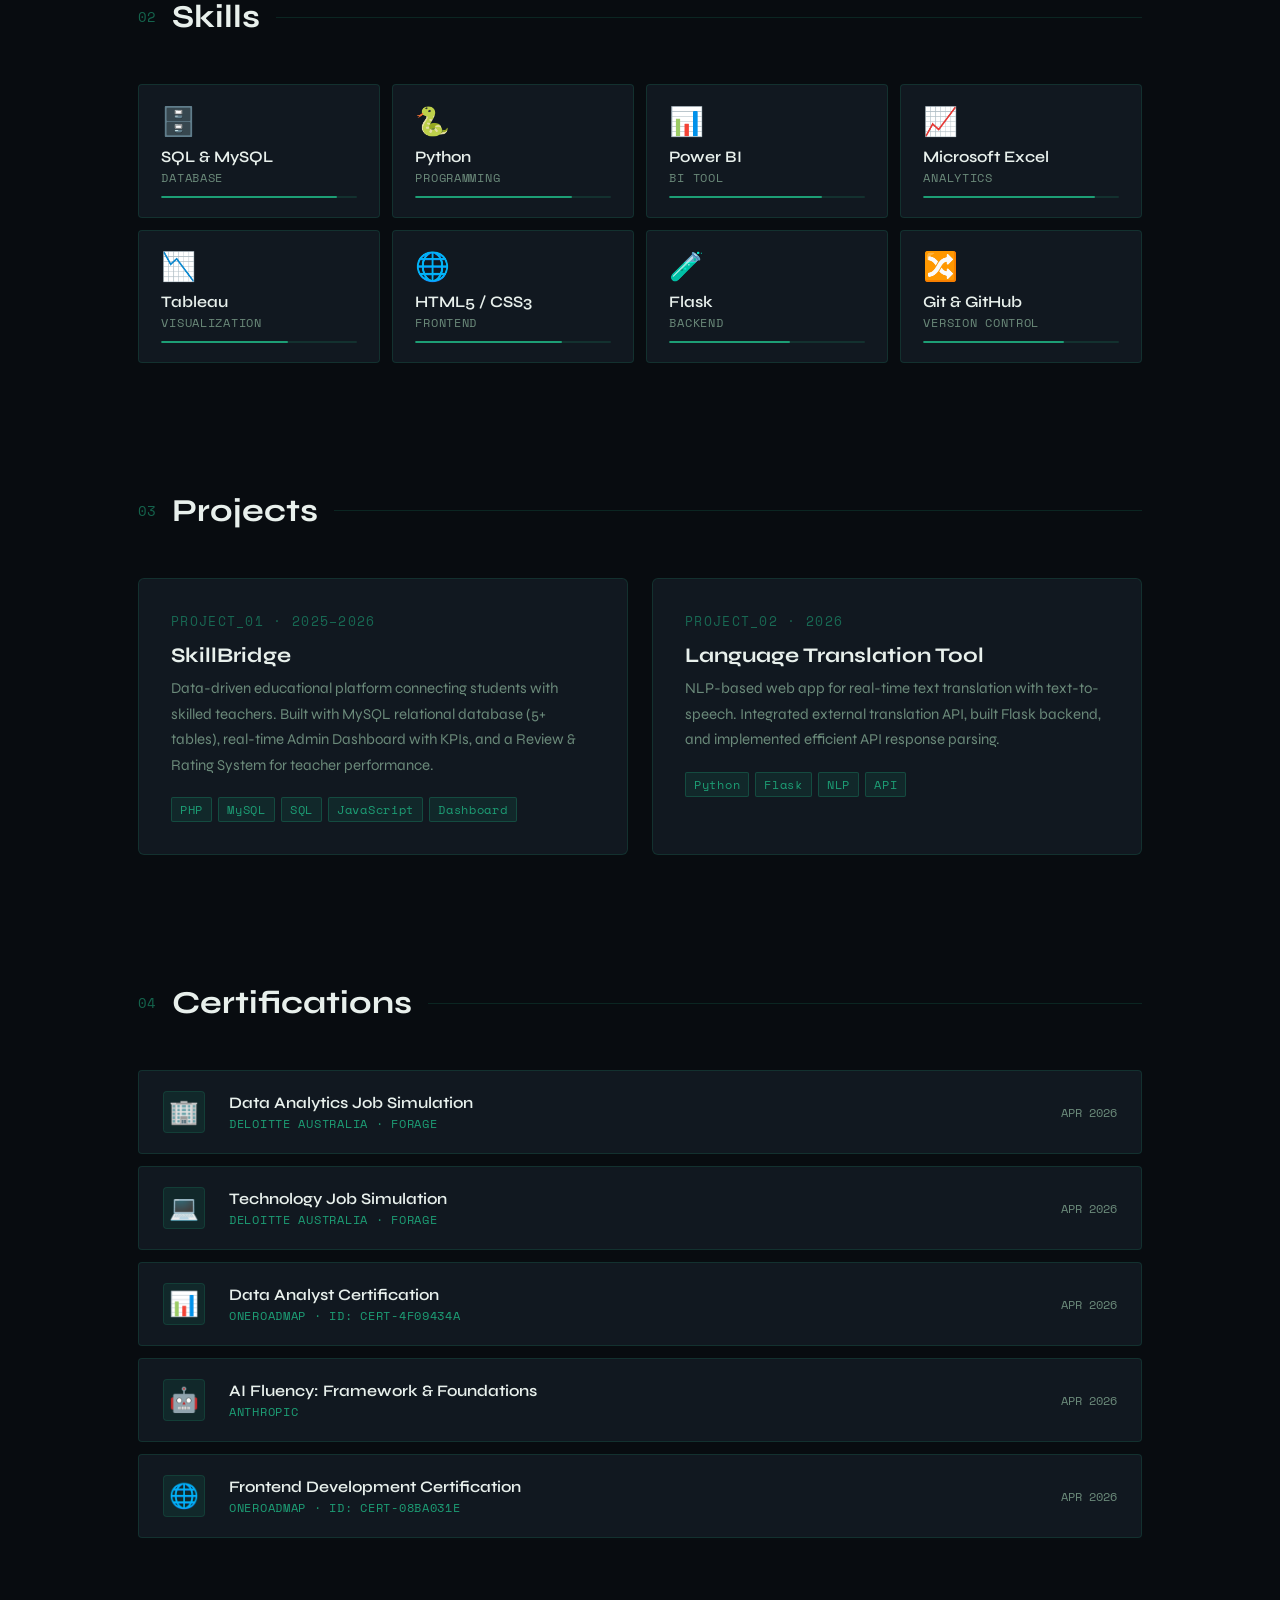
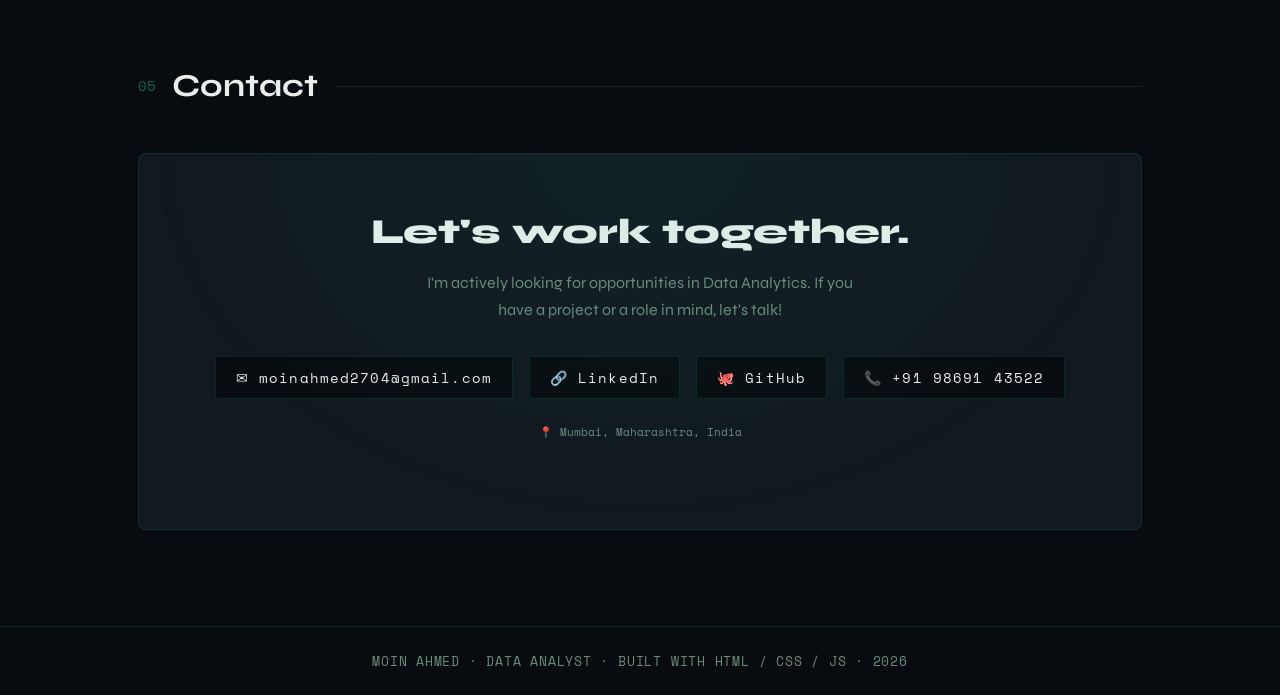
==== commit 9e3df356: "Update moin_ahmed_portfolio.html" ====
--- a/moin_ahmed_portfolio.html
+++ b/moin_ahmed_portfolio.html
@@ -1,4 +1,4 @@
-﻿<!DOCTYPE html>
+<!DOCTYPE html>
 <html lang="en">
 
 <head>
@@ -259,124 +259,88 @@
       }
     }
 
-    .hero-dashboard {
+    .sql-card {
       position: absolute;
       right: 3rem;
       top: 50%;
       transform: translateY(-50%);
-      background: var(--surface);
-      border: 0.5px solid var(--border);
+      background: #0f172a;
+      border: 1px solid var(--border);
       border-radius: 8px;
-      padding: 1.5rem;
-      width: 300px;
+      width: 340px;
       opacity: 0;
       animation: fadeInRight 0.9s 1s forwards;
-      display: flex;
-      flex-direction: column;
-      gap: 1rem;
+      box-shadow: 0 20px 40px rgba(0,0,0,0.5);
+      overflow: hidden;
+      z-index: 10;
     }
 
     @media(max-width:900px) {
-      .hero-dashboard {
+      .sql-card {
         display: none;
       }
     }
 
-    .dash-header {
-      display: flex;
-      justify-content: space-between;
+    .sql-header {
+      background: #1e293b;
+      padding: 10px 15px;
+      display: flex;
       align-items: center;
-    }
-
-    .dash-title {
+      border-bottom: 1px solid var(--border);
+    }
+
+    .sql-dots {
+      display: flex;
+      gap: 6px;
+    }
+
+    .dot {
+      width: 10px;
+      height: 10px;
+      border-radius: 50%;
+    }
+
+    .dot-r { background: #ff5f56; }
+    .dot-y { background: #ffbd2e; }
+    .dot-g { background: #27c93f; }
+
+    .sql-title {
+      flex: 1;
+      text-align: center;
       font-family: var(--mono);
       font-size: 12px;
       color: var(--muted);
-      letter-spacing: 0.1em;
-    }
-
-    .dash-status {
-      display: flex;
-      align-items: center;
-      gap: 6px;
-      font-family: var(--mono);
-      font-size: 11px;
-      color: var(--green-light);
-    }
-
-    .status-dot {
-      width: 6px;
-      height: 6px;
-      background: var(--green-light);
-      border-radius: 50%;
-      box-shadow: 0 0 8px var(--green-light);
-      animation: blink 1.5s infinite;
-    }
-
-    .chart-box {
-      display: flex;
-      align-items: flex-end;
-      gap: 8px;
-      height: 100px;
-      padding: 10px 0;
-      border-bottom: 0.5px solid var(--border);
-    }
-
-    .bar {
-      flex: 1;
-      height: 100%;
-      background: var(--green-dim);
-      border-top-left-radius: 4px;
-      border-top-right-radius: 4px;
-      position: relative;
-      overflow: hidden;
-    }
-
-    .bar-fill {
-      position: absolute;
-      bottom: 0;
-      left: 0;
-      width: 100%;
-      background: linear-gradient(to top, var(--green), var(--green-light));
-      height: 0;
-      transition: height 1.5s ease-out;
-    }
-
-    .dash-stats {
-      display: flex;
-      justify-content: space-between;
-    }
-
-    .dash-stat-item {
-      text-align: left;
-    }
-
-    .ds-val {
-      font-size: 1.2rem;
-      font-weight: 700;
-      color: var(--text);
-    }
-
-    .ds-label {
-      font-family: var(--mono);
-      font-size: 11px;
-      color: var(--muted);
-    }
-
-    .blink {
-      animation: blink 1.5s infinite;
-    }
-
-    @keyframes blink {
-
-      0%,
-      100% {
-        opacity: 1
-      }
-
-      50% {
-        opacity: 0
-      }
+      margin-right: 36px;
+    }
+
+    .sql-body {
+      padding: 1.5rem;
+      font-family: 'Fira Code', Consolas, Monaco, 'Andale Mono', 'Ubuntu Mono', monospace;
+      font-size: 14px;
+      line-height: 1.6;
+      background: #0f172a;
+      color: #e2e8f0;
+      overflow-x: auto;
+      min-height: 140px;
+    }
+
+    .sql-keyword { color: var(--green-light); font-weight: 600; }
+    .sql-column { color: #e2e8f0; }
+    .sql-table { color: var(--green); }
+    .sql-string { color: #94a3b8; }
+    .sql-cursor {
+      display: inline-block;
+      width: 8px;
+      height: 15px;
+      background-color: var(--green-light);
+      vertical-align: middle;
+      animation: sqlBlink 1s step-end infinite;
+      margin-left: 2px;
+    }
+
+    @keyframes sqlBlink {
+      0%, 100% { opacity: 1; }
+      50% { opacity: 0; }
     }
 
     .stats-bar {
@@ -990,39 +954,17 @@
         <div class="scroll-line"></div>SCROLL DOWN
       </div>
 
-      <div class="hero-dashboard">
-        <div class="dash-header">
-          <div class="dash-title">LIVE ANALYTICS</div>
-          <div class="dash-status">
-            <div class="status-dot"></div> RUNNING
-          </div>
-        </div>
-        <div class="chart-box" id="animatedChart">
-          <div class="bar">
-            <div class="bar-fill" style="height: 0%" data-h="40%"></div>
-          </div>
-          <div class="bar">
-            <div class="bar-fill" style="height: 0%" data-h="70%"></div>
-          </div>
-          <div class="bar">
-            <div class="bar-fill" style="height: 0%" data-h="50%"></div>
-          </div>
-          <div class="bar">
-            <div class="bar-fill" style="height: 0%" data-h="90%"></div>
-          </div>
-          <div class="bar">
-            <div class="bar-fill" style="height: 0%" data-h="65%"></div>
-          </div>
-        </div>
-        <div class="dash-stats">
-          <div class="dash-stat-item">
-            <div class="ds-val">90%</div>
-            <div class="ds-label">SQL SKILL</div>
-          </div>
-          <div class="dash-stat-item">
-            <div class="ds-val">80%</div>
-            <div class="ds-label">PYTHON SKILL</div>
-          </div>
+      <div class="sql-card">
+        <div class="sql-header">
+          <div class="sql-dots">
+            <span class="dot dot-r"></span>
+            <span class="dot dot-y"></span>
+            <span class="dot dot-g"></span>
+          </div>
+          <div class="sql-title">query.sql</div>
+        </div>
+        <div class="sql-body">
+          <pre><code id="sqlCode"></code><span class="sql-cursor"></span></pre>
         </div>
       </div>
     </div>
@@ -1369,12 +1311,53 @@
       el.addEventListener('mouseleave', () => { cursor.style.width = '10px'; cursor.style.height = '10px'; ring.style.width = '36px'; ring.style.height = '36px'; });
     });
 
-    // CHART ANIMATION
-    setTimeout(() => {
-      document.querySelectorAll('.bar-fill').forEach(bar => {
-        bar.style.height = bar.dataset.h;
-      });
-    }, 1500);
+    // SQL TYPING ANIMATION
+    const sqlText = [
+      { text: "SELECT ", class: "sql-keyword" },
+      { text: "skills", class: "sql-column" },
+      { text: ", ", class: "" },
+      { text: "passion\n", class: "sql-column" },
+      { text: "FROM ", class: "sql-keyword" },
+      { text: "portfolio\n", class: "sql-table" },
+      { text: "WHERE ", class: "sql-keyword" },
+      { text: "role ", class: "sql-column" },
+      { text: "= ", class: "" },
+      { text: "'Data Analyst'\n", class: "sql-string" },
+      { text: "ORDER BY ", class: "sql-keyword" },
+      { text: "impact ", class: "sql-column" },
+      { text: "DESC", class: "sql-keyword" },
+      { text: ";", class: "" }
+    ];
+
+    const sqlCodeEl = document.getElementById('sqlCode');
+    if(sqlCodeEl) {
+      let currentChunk = 0;
+      let currentChar = 0;
+      
+      setTimeout(() => {
+        function typeSql() {
+          if (currentChunk < sqlText.length) {
+            let chunk = sqlText[currentChunk];
+            if (currentChar === 0) {
+              let span = document.createElement('span');
+              if(chunk.class) span.className = chunk.class;
+              sqlCodeEl.appendChild(span);
+            }
+            
+            let currentSpan = sqlCodeEl.lastChild;
+            currentSpan.textContent += chunk.text[currentChar];
+            currentChar++;
+            
+            if (currentChar >= chunk.text.length) {
+              currentChunk++;
+              currentChar = 0;
+            }
+            setTimeout(typeSql, Math.random() * 40 + 30);
+          }
+        }
+        typeSql();
+      }, 1500);
+    }
 
     // SCROLL REVEAL
     const reveals = document.querySelectorAll('.reveal');
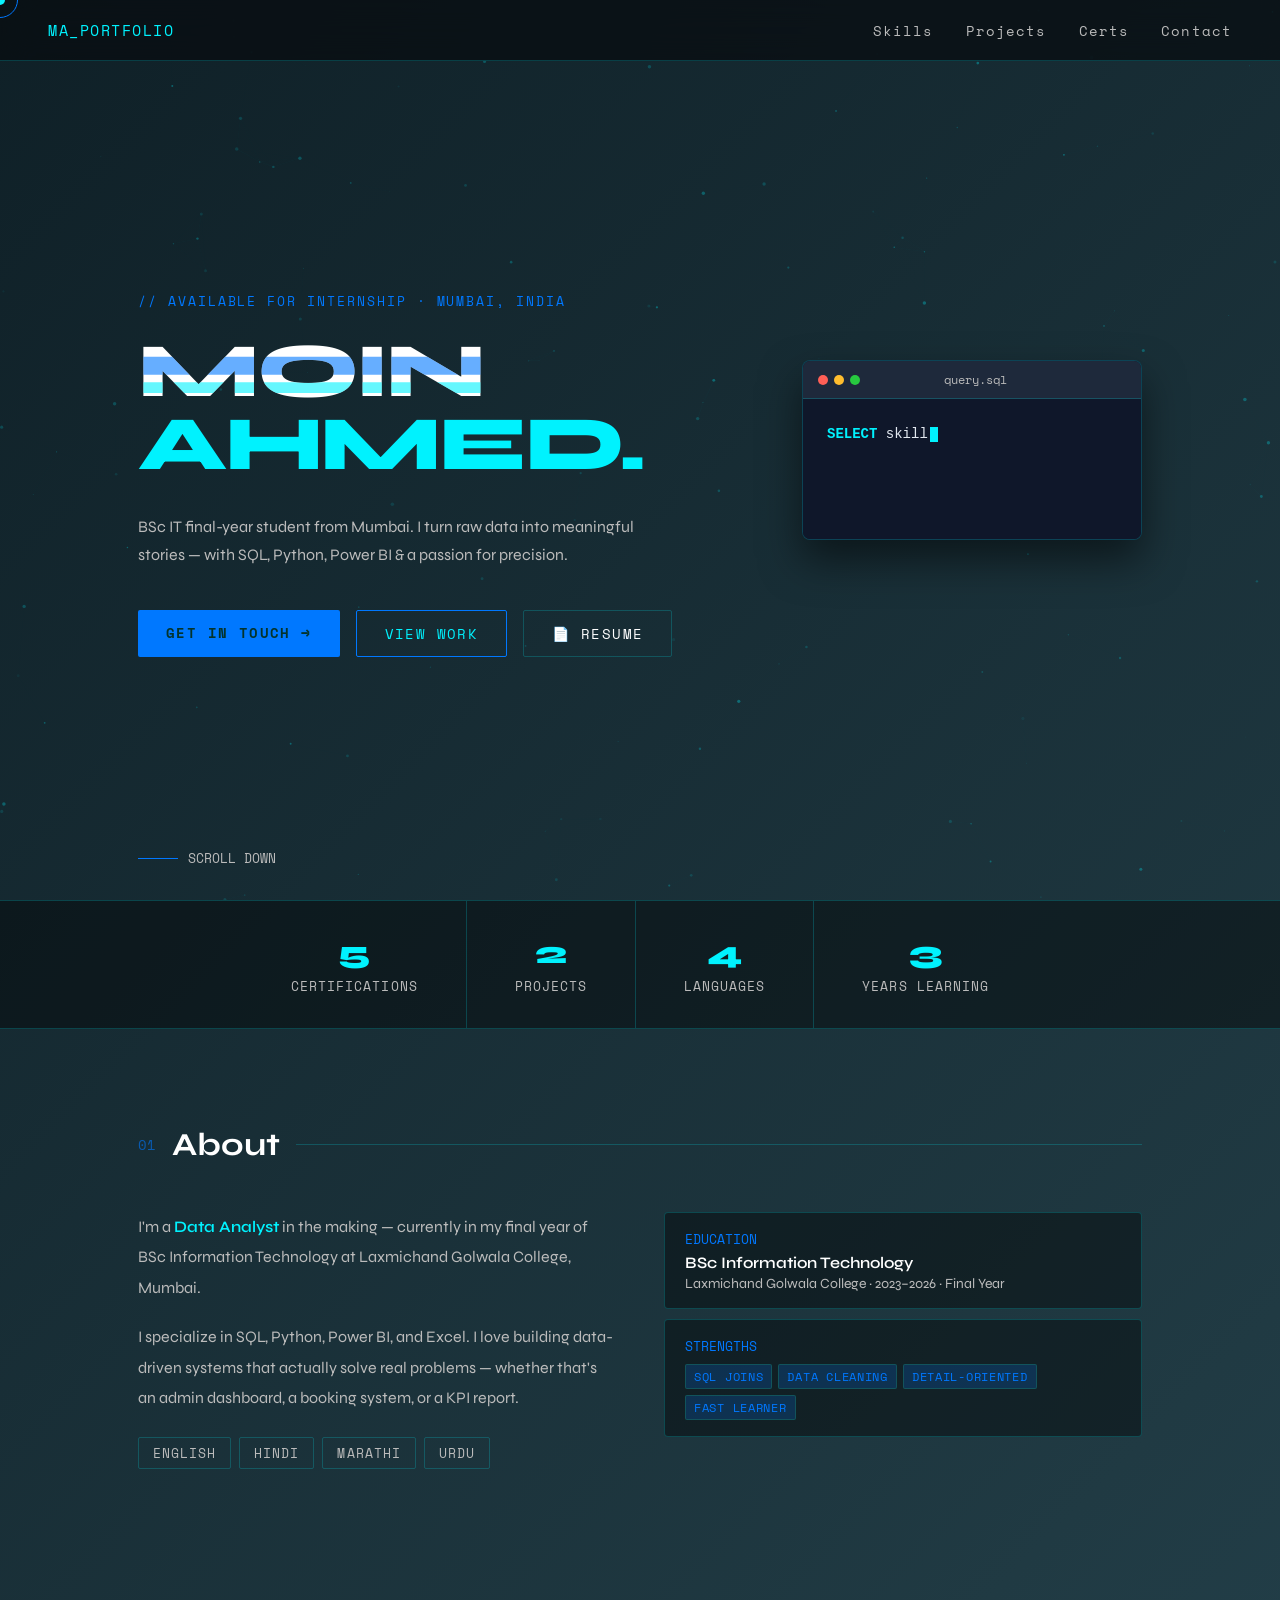
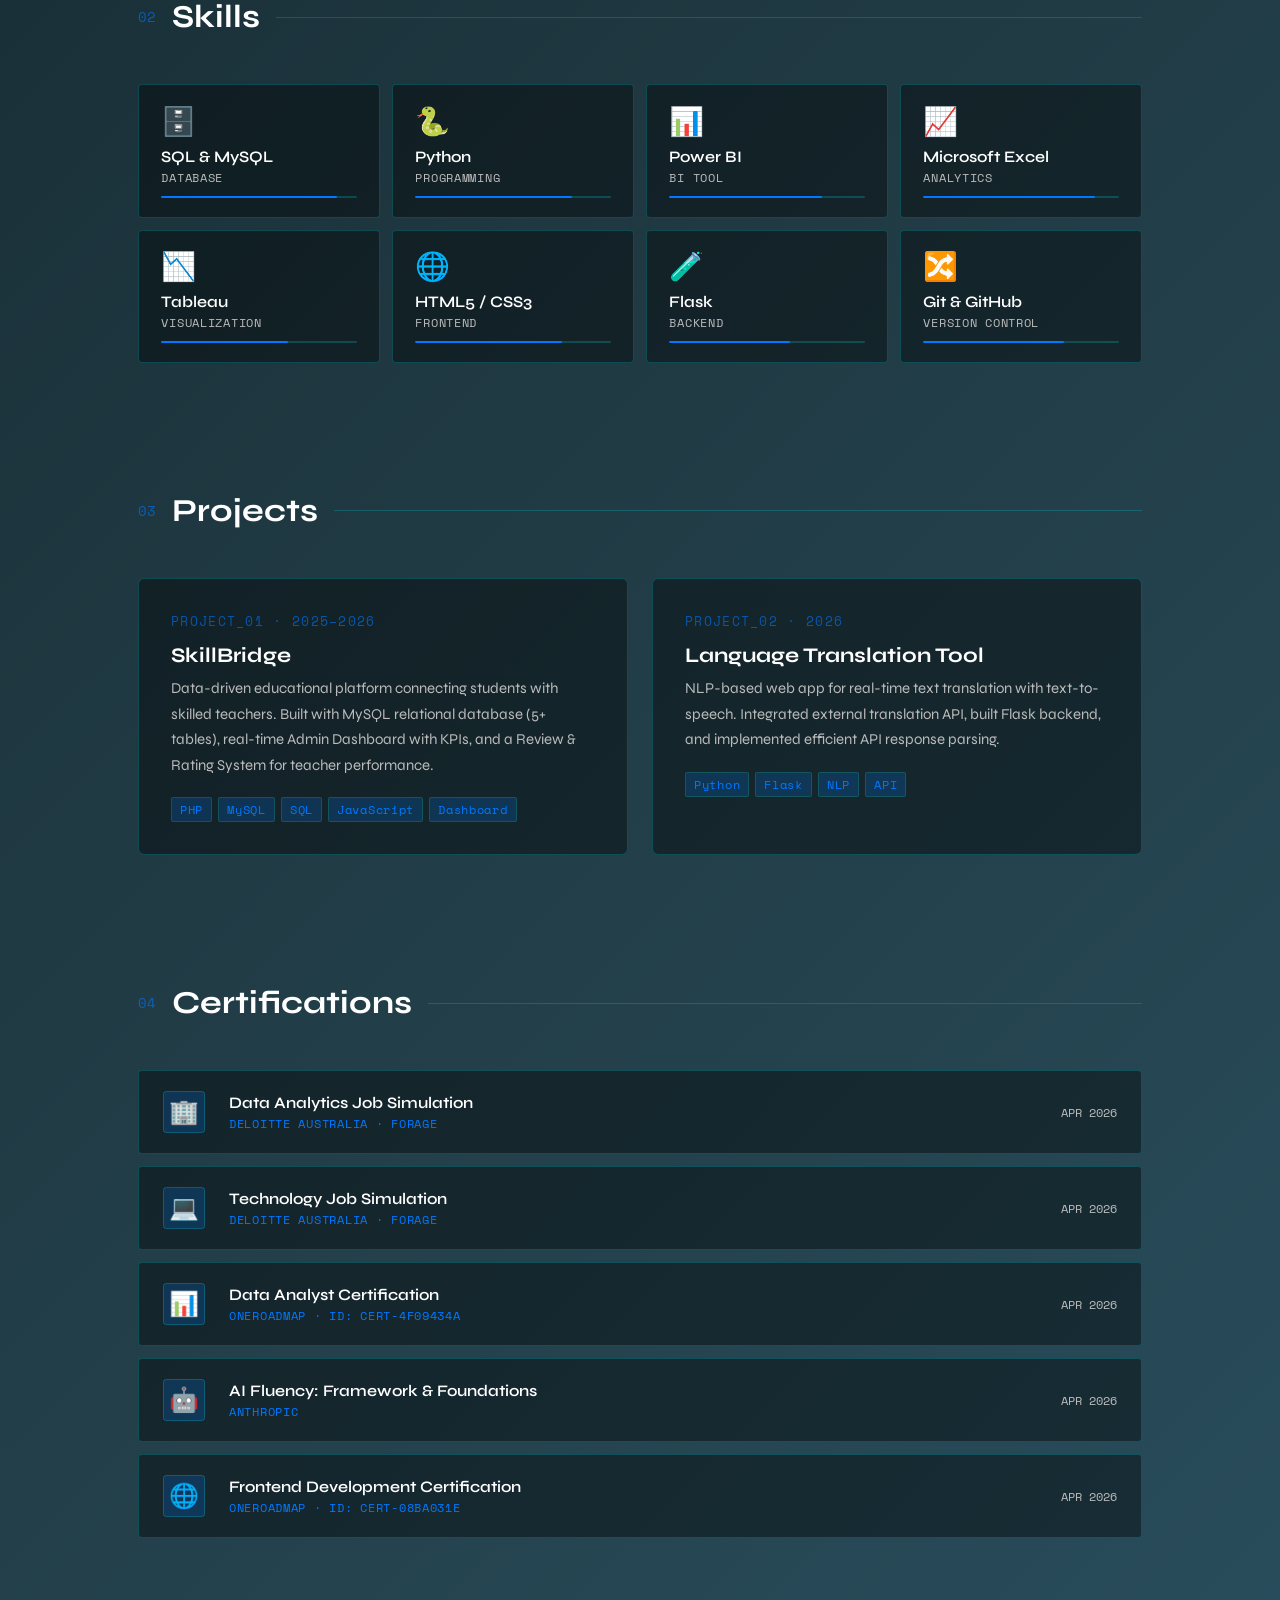
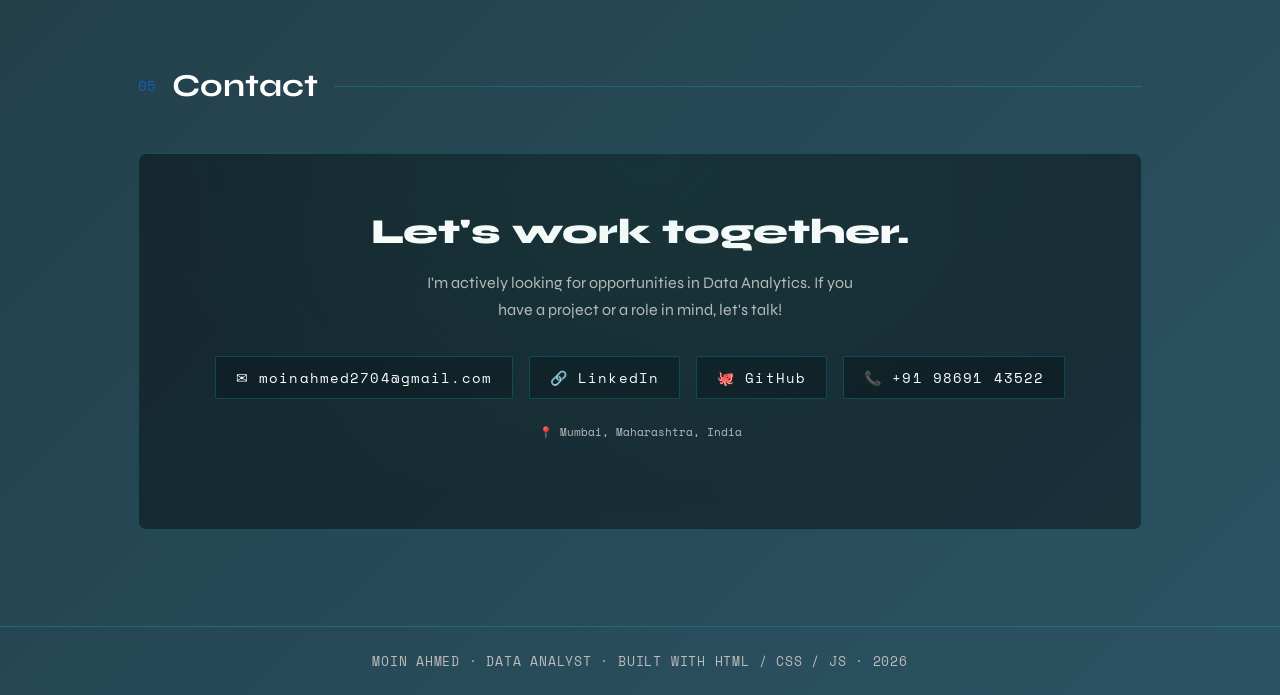
==== commit 71c1f088: "Update moin_ahmed_portfolio.html" ====
--- a/moin_ahmed_portfolio.html
+++ b/moin_ahmed_portfolio.html
@@ -14,16 +14,16 @@
     rel="stylesheet">
   <style>
     :root {
-      --bg: #080c10;
-      --bg2: #0d1117;
-      --surface: #111820;
-      --border: rgba(29, 158, 117, 0.18);
-      --green: #1D9E75;
-      --green-light: #5DCAA5;
-      --green-dim: rgba(29, 158, 117, 0.12);
-      --text: #e8f0ec;
-      --muted: #6b8a7a;
-      --accent: #9EE4C8;
+      --bg: #0f2027;
+      --bg2: #1e3c72;
+      --surface: rgba(0, 0, 0, 0.4);
+      --border: rgba(0, 242, 254, 0.2);
+      --green: #0078ff;
+      --green-light: #00f2fe;
+      --green-dim: rgba(0, 120, 255, 0.2);
+      --text: #ffffff;
+      --muted: #bbbbbb;
+      --accent: #00f2fe;
       --mono: 'Space Mono', monospace;
       --display: 'Syne', sans-serif;
     }
@@ -41,7 +41,7 @@
     }
 
     body {
-      background: var(--bg);
+      background: linear-gradient(135deg, #0f2027, #203a43, #2c5364);
       color: var(--text);
       font-family: var(--display);
       overflow-x: hidden;
@@ -1250,7 +1250,7 @@
       }
       draw() {
         ctx.beginPath(); ctx.arc(this.x, this.y, this.r, 0, Math.PI * 2);
-        ctx.fillStyle = `rgba(29,158,117,${this.alpha})`; ctx.fill();
+        ctx.fillStyle = `rgba(0,242,254,${this.alpha})`; ctx.fill();
       }
     }
 
@@ -1268,7 +1268,7 @@
         const dist = Math.sqrt(dx * dx + dy * dy);
         if (dist < 130) {
           ctx.beginPath(); ctx.moveTo(p.x, p.y); ctx.lineTo(mouseX, mouseY);
-          ctx.strokeStyle = `rgba(29,158,117,${0.3 * (1 - dist / 130)})`; ctx.lineWidth = 0.7; ctx.stroke();
+          ctx.strokeStyle = `rgba(0,242,254,${0.3 * (1 - dist / 130)})`; ctx.lineWidth = 0.7; ctx.stroke();
         }
       });
       // Draw connections between particles
@@ -1278,7 +1278,7 @@
           const d = Math.sqrt(dx * dx + dy * dy);
           if (d < 100) {
             ctx.beginPath(); ctx.moveTo(particles[i].x, particles[i].y); ctx.lineTo(particles[j].x, particles[j].y);
-            ctx.strokeStyle = `rgba(29,158,117,${0.1 * (1 - d / 100)})`; ctx.lineWidth = 0.4; ctx.stroke();
+            ctx.strokeStyle = `rgba(0,242,254,${0.1 * (1 - d / 100)})`; ctx.lineWidth = 0.4; ctx.stroke();
           }
         }
       }
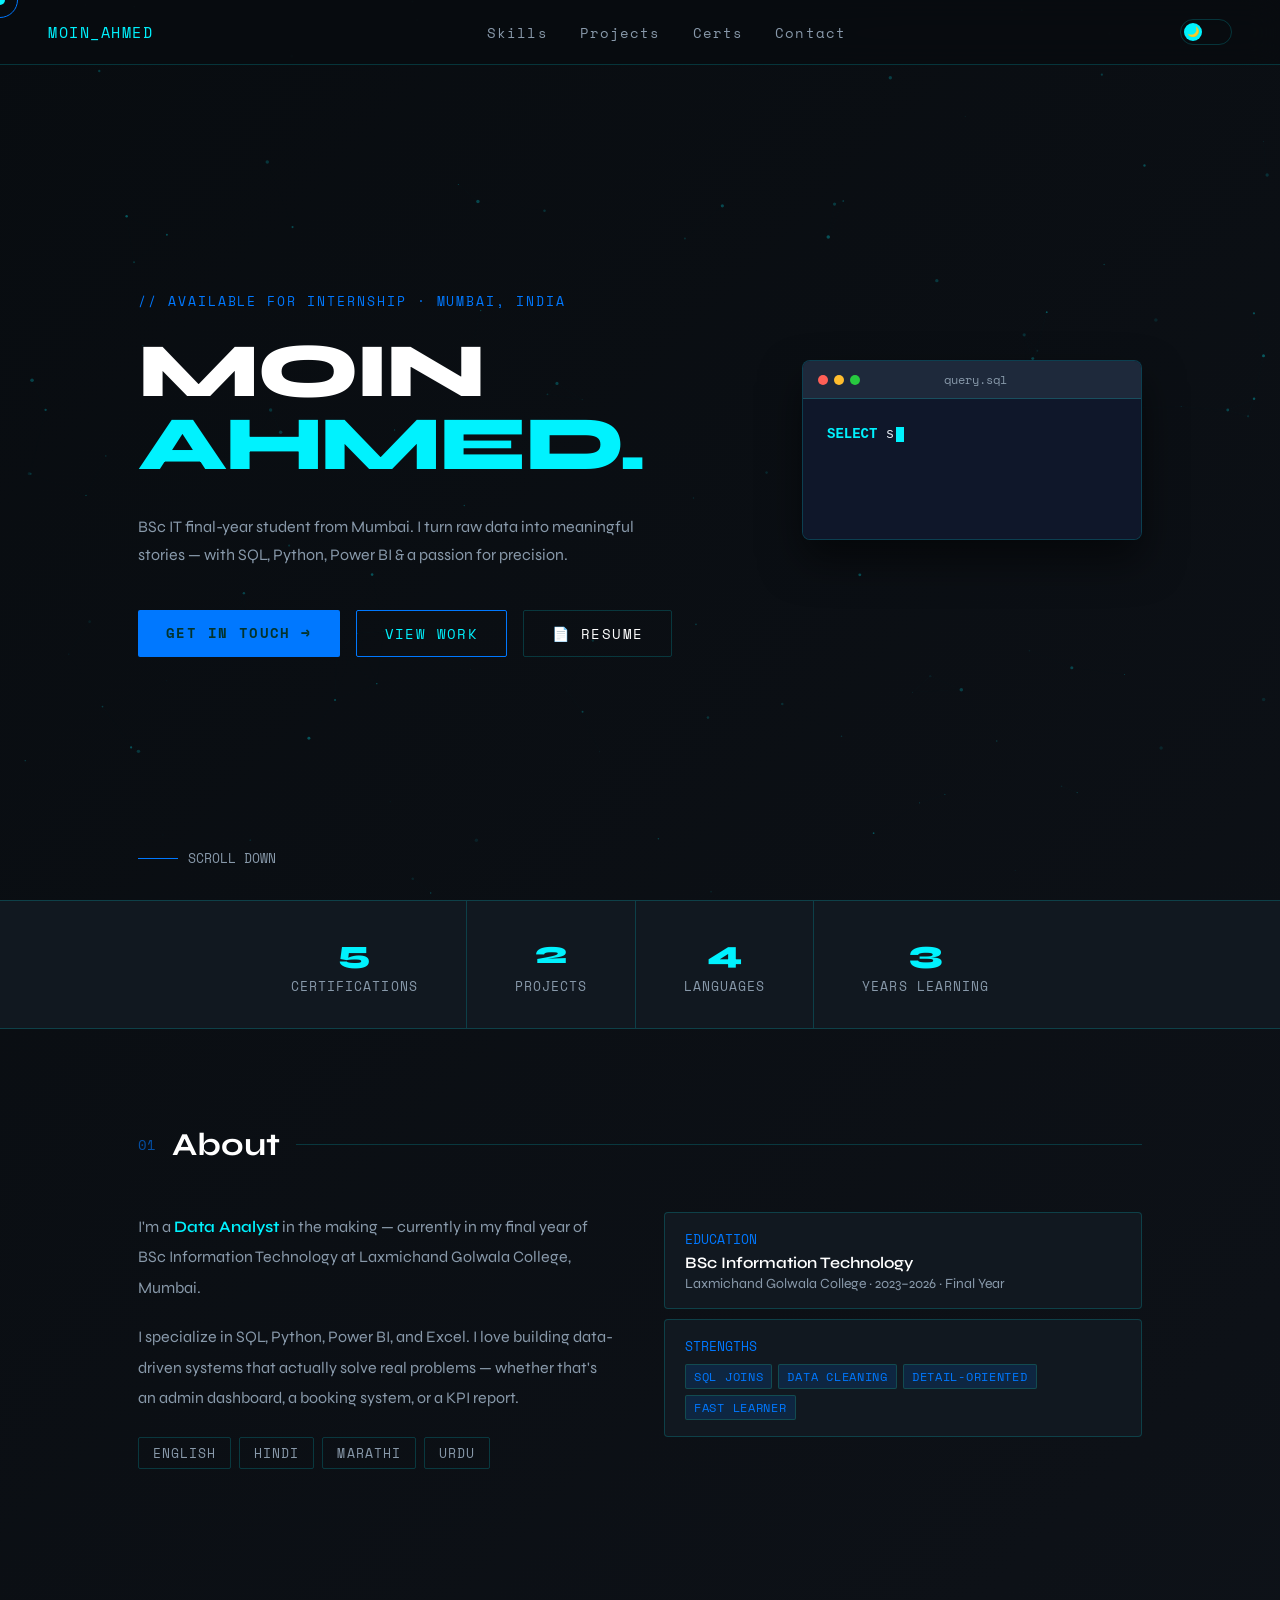
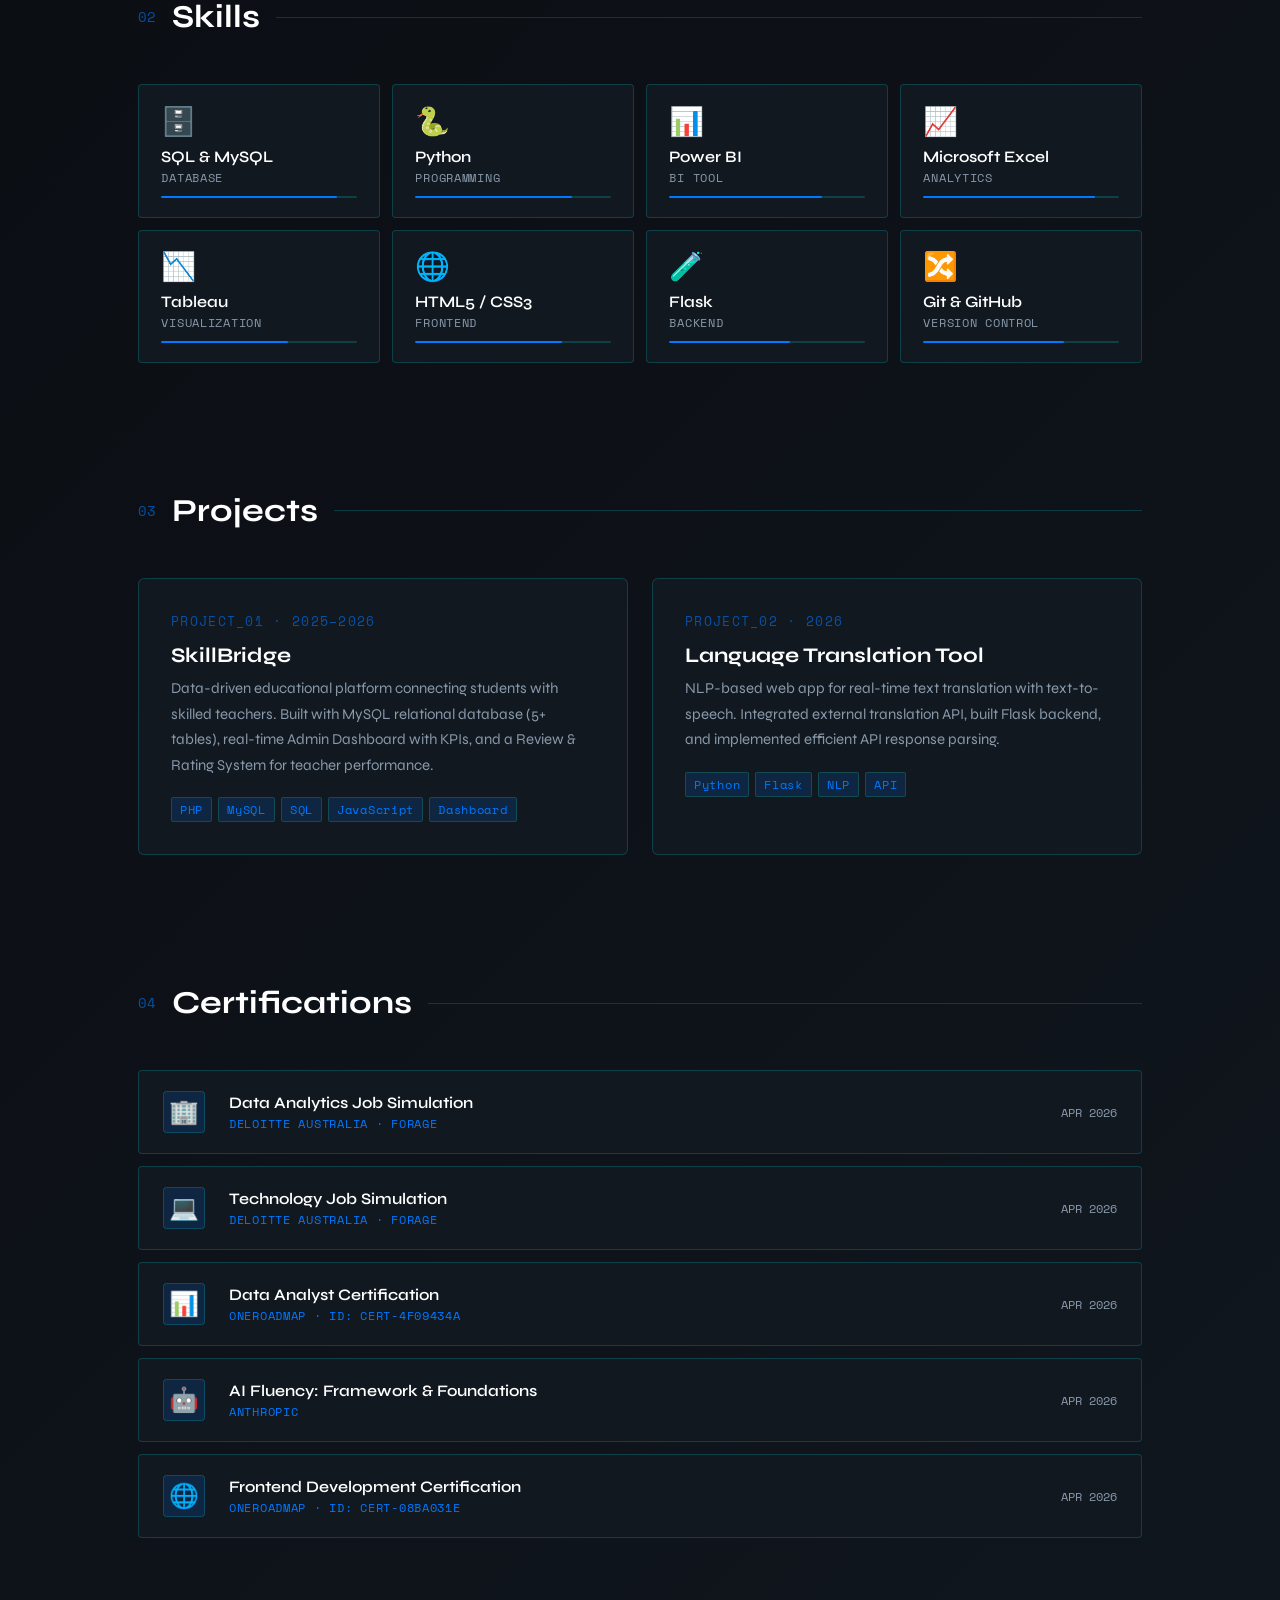
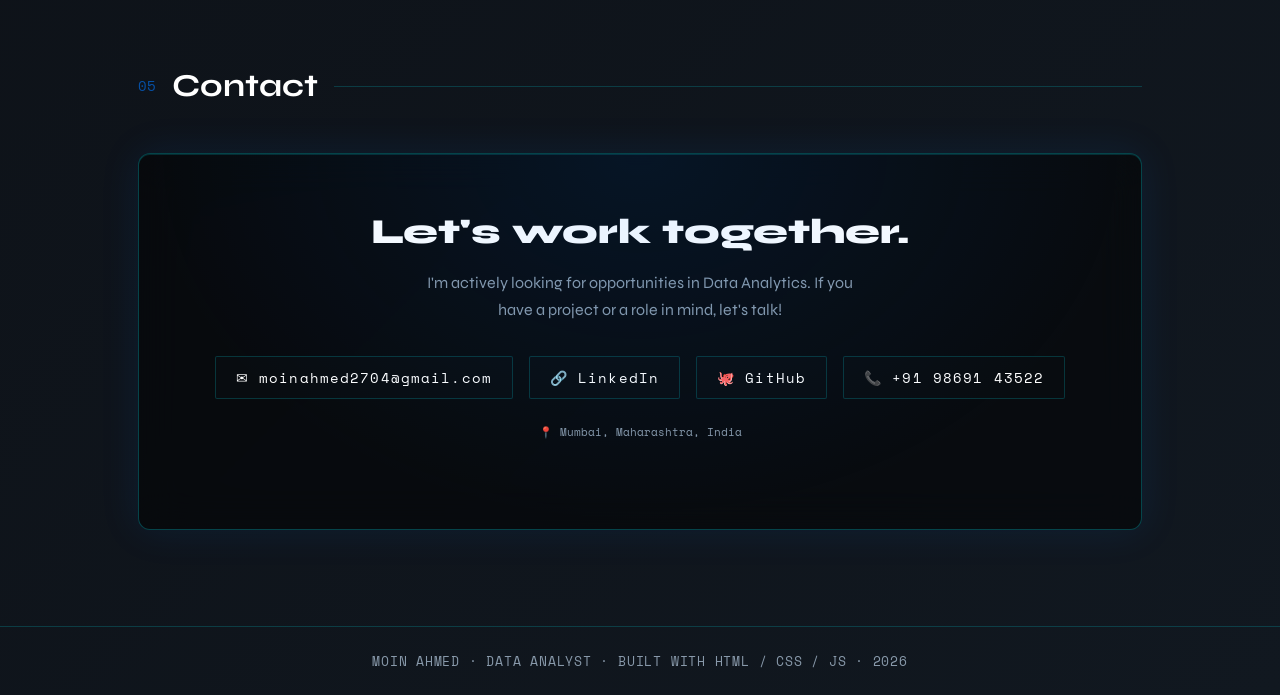
==== commit 4730afa3: "Update moin_ahmed_portfolio.html" ====
--- a/moin_ahmed_portfolio.html
+++ b/moin_ahmed_portfolio.html
@@ -1,4 +1,4 @@
-<!DOCTYPE html>
+﻿<!DOCTYPE html>
 <html lang="en">
 
 <head>
@@ -14,18 +14,87 @@
     rel="stylesheet">
   <style>
     :root {
-      --bg: #0f2027;
-      --bg2: #1e3c72;
-      --surface: rgba(0, 0, 0, 0.4);
-      --border: rgba(0, 242, 254, 0.2);
+      --bg: #080c10;
+      --bg2: #0d1117;
+      --surface: #111820;
+      --nav-bg: rgba(8, 12, 16, 0.8);
+      --contact-bg: rgba(0, 0, 0, 0.5);
+      --contact-border: rgba(0, 242, 254, 0.25);
+      --border: rgba(0, 242, 254, 0.18);
       --green: #0078ff;
       --green-light: #00f2fe;
-      --green-dim: rgba(0, 120, 255, 0.2);
+      --green-dim: rgba(0, 120, 255, 0.15);
       --text: #ffffff;
-      --muted: #bbbbbb;
+      --muted: #8899aa;
       --accent: #00f2fe;
       --mono: 'Space Mono', monospace;
       --display: 'Syne', sans-serif;
+    }
+
+    [data-theme='light'] {
+      --bg: #f4f7f9;
+      --bg2: #e1e7eb;
+      --surface: #ffffff;
+      --nav-bg: rgba(244, 247, 249, 0.9);
+      --contact-bg: rgba(255, 255, 255, 0.8);
+      --contact-border: rgba(0, 85, 204, 0.15);
+      --border: rgba(0, 85, 204, 0.12);
+      --green: #0055cc;
+      --green-light: #0078ff;
+      --green-dim: rgba(0, 120, 255, 0.08);
+      --text: #2d3748;
+      --muted: #4a5568;
+      --accent: #0078ff;
+    }
+
+    [data-theme='light'] body {
+      background: linear-gradient(180deg, #f4f7f9 0%, #e1e7eb 100%);
+    }
+
+    [data-theme='light'] .stat-num {
+      color: var(--text);
+    }
+
+    [data-theme='light'] .glitch {
+      color: #0d1117;
+    }
+
+    [data-theme='light'] .hero h1 .line2 {
+      color: #0055cc;
+    }
+
+    /* --- THEME TOGGLE BUTTON --- */
+    .theme-toggle {
+      background: none;
+      border: 1.5px solid var(--border);
+      border-radius: 50px;
+      width: 52px;
+      height: 26px;
+      cursor: pointer;
+      position: relative;
+      flex-shrink: 0;
+      transition: border-color 0.3s, background 0.3s;
+    }
+
+    .theme-toggle .toggle-thumb {
+      position: absolute;
+      top: 3px;
+      left: 3px;
+      width: 18px;
+      height: 18px;
+      border-radius: 50%;
+      background: var(--green-light);
+      display: flex;
+      align-items: center;
+      justify-content: center;
+      font-size: 10px;
+      transition: transform 0.35s cubic-bezier(.4, 0, .2, 1), background 0.3s;
+      line-height: 1;
+    }
+
+    [data-theme='light'] .theme-toggle .toggle-thumb {
+      transform: translateX(26px);
+      background: #0055cc;
     }
 
     *,
@@ -41,7 +110,7 @@
     }
 
     body {
-      background: linear-gradient(135deg, #0f2027, #203a43, #2c5364);
+      background: linear-gradient(135deg, #080c10 0%, #0d1117 50%, #111820 100%);
       color: var(--text);
       font-family: var(--display);
       overflow-x: hidden;
@@ -94,7 +163,7 @@
       display: flex;
       justify-content: space-between;
       align-items: center;
-      background: rgba(8, 12, 16, 0.75);
+      background: var(--nav-bg);
       backdrop-filter: blur(16px);
       border-bottom: 0.5px solid var(--border);
     }
@@ -162,7 +231,7 @@
     }
 
     .hero h1 .line2 {
-      color: var(--green-light);
+      color: #00f2fe;
       display: block;
     }
 
@@ -270,7 +339,7 @@
       width: 340px;
       opacity: 0;
       animation: fadeInRight 0.9s 1s forwards;
-      box-shadow: 0 20px 40px rgba(0,0,0,0.5);
+      box-shadow: 0 20px 40px rgba(0, 0, 0, 0.5);
       overflow: hidden;
       z-index: 10;
     }
@@ -300,9 +369,17 @@
       border-radius: 50%;
     }
 
-    .dot-r { background: #ff5f56; }
-    .dot-y { background: #ffbd2e; }
-    .dot-g { background: #27c93f; }
+    .dot-r {
+      background: #ff5f56;
+    }
+
+    .dot-y {
+      background: #ffbd2e;
+    }
+
+    .dot-g {
+      background: #27c93f;
+    }
 
     .sql-title {
       flex: 1;
@@ -324,10 +401,23 @@
       min-height: 140px;
     }
 
-    .sql-keyword { color: var(--green-light); font-weight: 600; }
-    .sql-column { color: #e2e8f0; }
-    .sql-table { color: var(--green); }
-    .sql-string { color: #94a3b8; }
+    .sql-keyword {
+      color: var(--green-light);
+      font-weight: 600;
+    }
+
+    .sql-column {
+      color: #e2e8f0;
+    }
+
+    .sql-table {
+      color: var(--green);
+    }
+
+    .sql-string {
+      color: #94a3b8;
+    }
+
     .sql-cursor {
       display: inline-block;
       width: 8px;
@@ -339,8 +429,15 @@
     }
 
     @keyframes sqlBlink {
-      0%, 100% { opacity: 1; }
-      50% { opacity: 0; }
+
+      0%,
+      100% {
+        opacity: 1;
+      }
+
+      50% {
+        opacity: 0;
+      }
     }
 
     .stats-bar {
@@ -655,20 +752,22 @@
     }
 
     .contact-inner {
-      background: var(--surface);
-      border: 0.5px solid var(--border);
-      border-radius: 8px;
+      background: var(--contact-bg);
+      border: 1px solid var(--contact-border);
+      border-radius: 12px;
       padding: 3.5rem;
       text-align: center;
       position: relative;
       overflow: hidden;
+      backdrop-filter: blur(20px);
+      box-shadow: 0 0 40px rgba(0, 120, 255, 0.1), inset 0 1px 0 rgba(0, 242, 254, 0.15);
     }
 
     .contact-inner::before {
       content: '';
       position: absolute;
       inset: 0;
-      background: radial-gradient(ellipse at 50% 0%, rgba(29, 158, 117, 0.08) 0%, transparent 70%);
+      background: radial-gradient(ellipse at 50% 0%, rgba(0, 120, 255, 0.1) 0%, transparent 70%);
       pointer-events: none;
     }
 
@@ -783,63 +882,7 @@
     .glitch {
       position: relative;
       display: inline-block;
-      color: var(--text);
-    }
-
-    .glitch::before,
-    .glitch::after {
-      content: attr(data-text);
-      position: absolute;
-      top: 0;
-      left: 0;
-    }
-
-    .glitch::before {
-      color: var(--green);
-      clip-path: polygon(0 30%, 100% 30%, 100% 55%, 0 55%);
-      animation: glitch1 5s infinite;
-      opacity: 0.6;
-    }
-
-    .glitch::after {
-      color: var(--green-light);
-      clip-path: polygon(0 65%, 100% 65%, 100% 80%, 0 80%);
-      animation: glitch2 5s infinite;
-      opacity: 0.6;
-    }
-
-    @keyframes glitch1 {
-
-      0%,
-      88%,
-      100% {
-        transform: none
-      }
-
-      90% {
-        transform: translate(-2px, 1px)
-      }
-
-      92% {
-        transform: translate(2px, -1px)
-      }
-    }
-
-    @keyframes glitch2 {
-
-      0%,
-      88%,
-      100% {
-        transform: none
-      }
-
-      91% {
-        transform: translate(2px, 1px)
-      }
-
-      93% {
-        transform: translate(-2px, -1px)
-      }
+      color: #ffffff;
     }
 
     .lang-wrap {
@@ -923,13 +966,16 @@
   <div class="cursor-ring" id="cursorRing"></div>
 
   <nav>
-    <div class="nav-logo">MA_PORTFOLIO</div>
+    <div class="nav-logo">MOIN_AHMED</div>
     <ul class="nav-links">
       <li><a href="#skills">Skills</a></li>
       <li><a href="#projects">Projects</a></li>
       <li><a href="#certs">Certs</a></li>
       <li><a href="#contact">Contact</a></li>
     </ul>
+    <button class="theme-toggle" id="themeToggle" aria-label="Toggle theme" title="Toggle Day / Night">
+      <div class="toggle-thumb" id="toggleThumb">🌙</div>
+    </button>
   </nav>
 
   <!-- HERO -->
@@ -1330,24 +1376,24 @@
     ];
 
     const sqlCodeEl = document.getElementById('sqlCode');
-    if(sqlCodeEl) {
+    if (sqlCodeEl) {
       let currentChunk = 0;
       let currentChar = 0;
-      
+
       setTimeout(() => {
         function typeSql() {
           if (currentChunk < sqlText.length) {
             let chunk = sqlText[currentChunk];
             if (currentChar === 0) {
               let span = document.createElement('span');
-              if(chunk.class) span.className = chunk.class;
+              if (chunk.class) span.className = chunk.class;
               sqlCodeEl.appendChild(span);
             }
-            
+
             let currentSpan = sqlCodeEl.lastChild;
             currentSpan.textContent += chunk.text[currentChar];
             currentChar++;
-            
+
             if (currentChar >= chunk.text.length) {
               currentChunk++;
               currentChar = 0;
@@ -1408,6 +1454,35 @@
     }, { threshold: 0.3 });
     fills.forEach(f => fObs.observe(f));
   </script>
+
+  <script>
+    /* ── THEME TOGGLE ── */
+    (function () {
+      const html = document.documentElement;
+      const btn = document.getElementById('themeToggle');
+      const thumb = document.getElementById('toggleThumb');
+
+      function applyTheme(theme) {
+        if (theme === 'light') {
+          html.setAttribute('data-theme', 'light');
+          thumb.textContent = '☀️';
+        } else {
+          html.removeAttribute('data-theme');
+          thumb.textContent = '🌙';
+        }
+      }
+
+      // Restore preference
+      const saved = localStorage.getItem('portfolio-theme') || 'dark';
+      applyTheme(saved);
+
+      btn.addEventListener('click', function () {
+        const current = html.getAttribute('data-theme') === 'light' ? 'dark' : 'light';
+        applyTheme(current);
+        localStorage.setItem('portfolio-theme', current);
+      });
+    })();
+  </script>
 </body>
 
 </html>
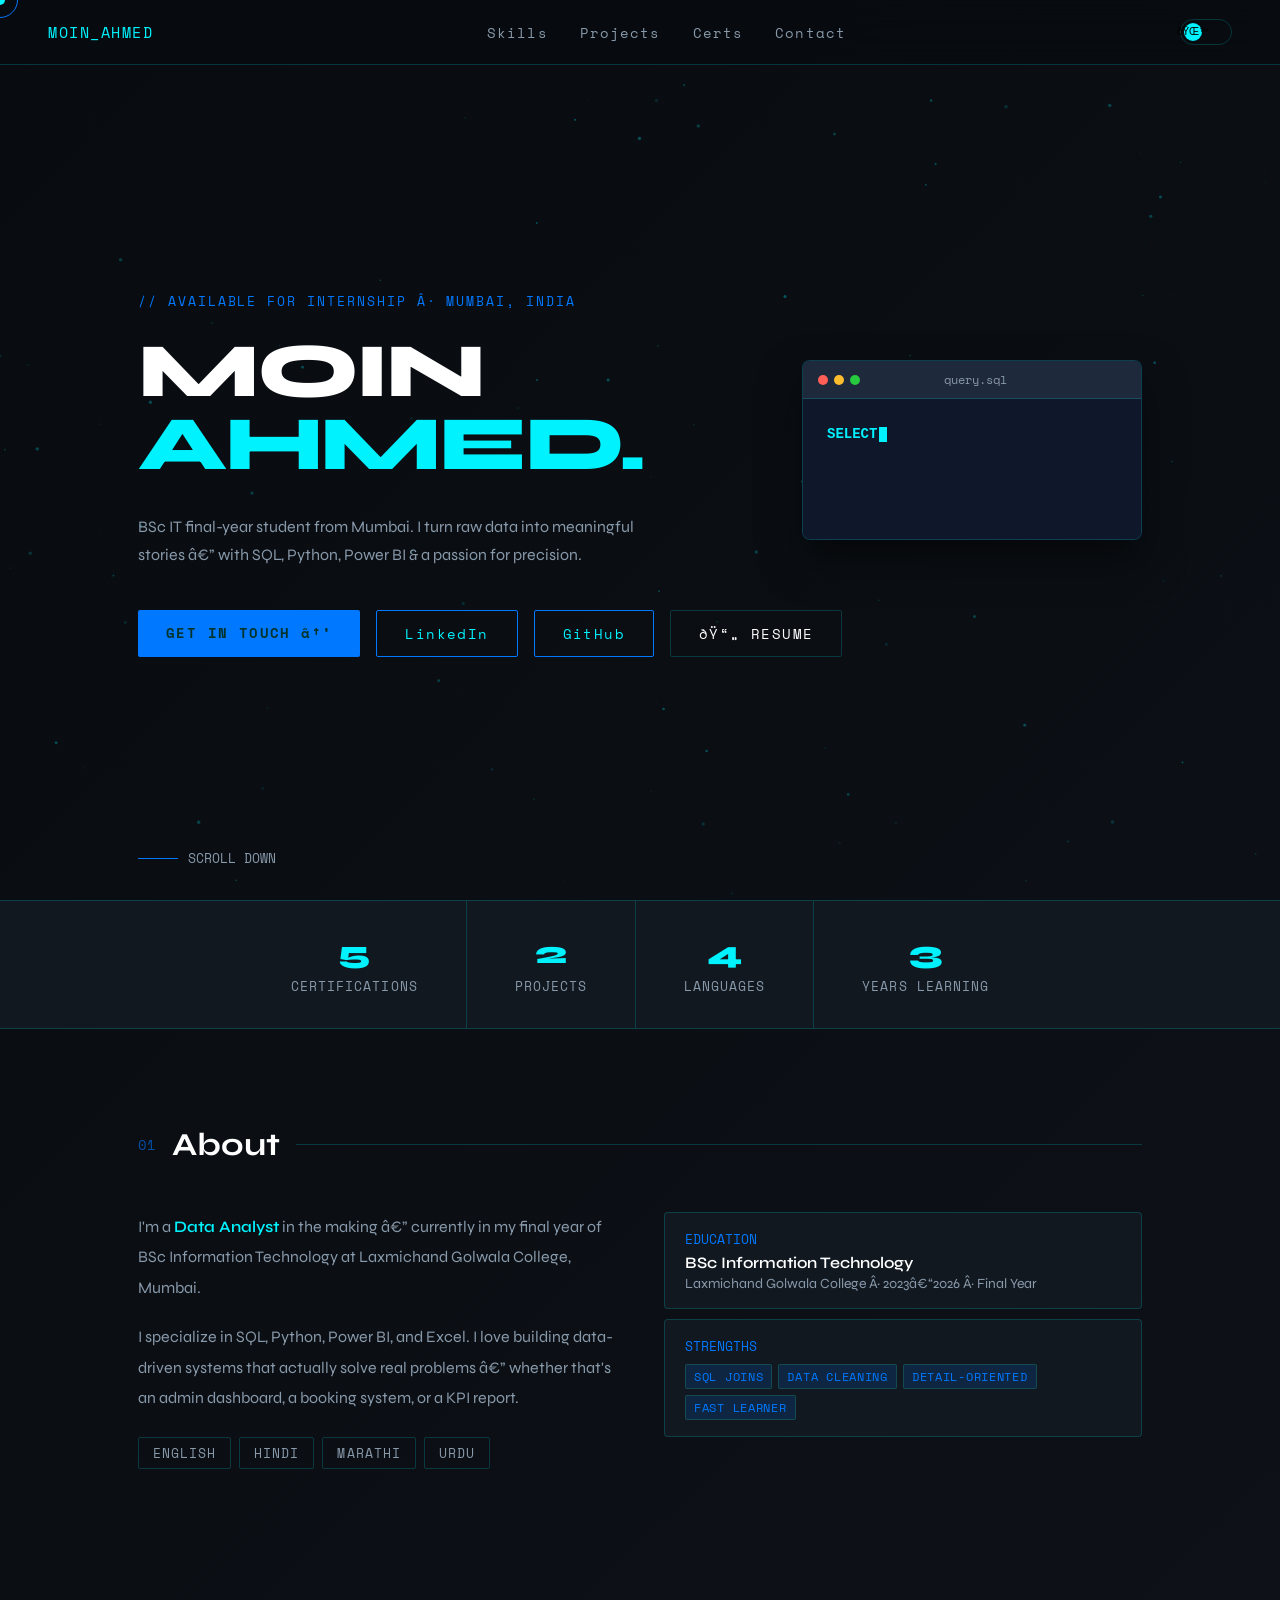
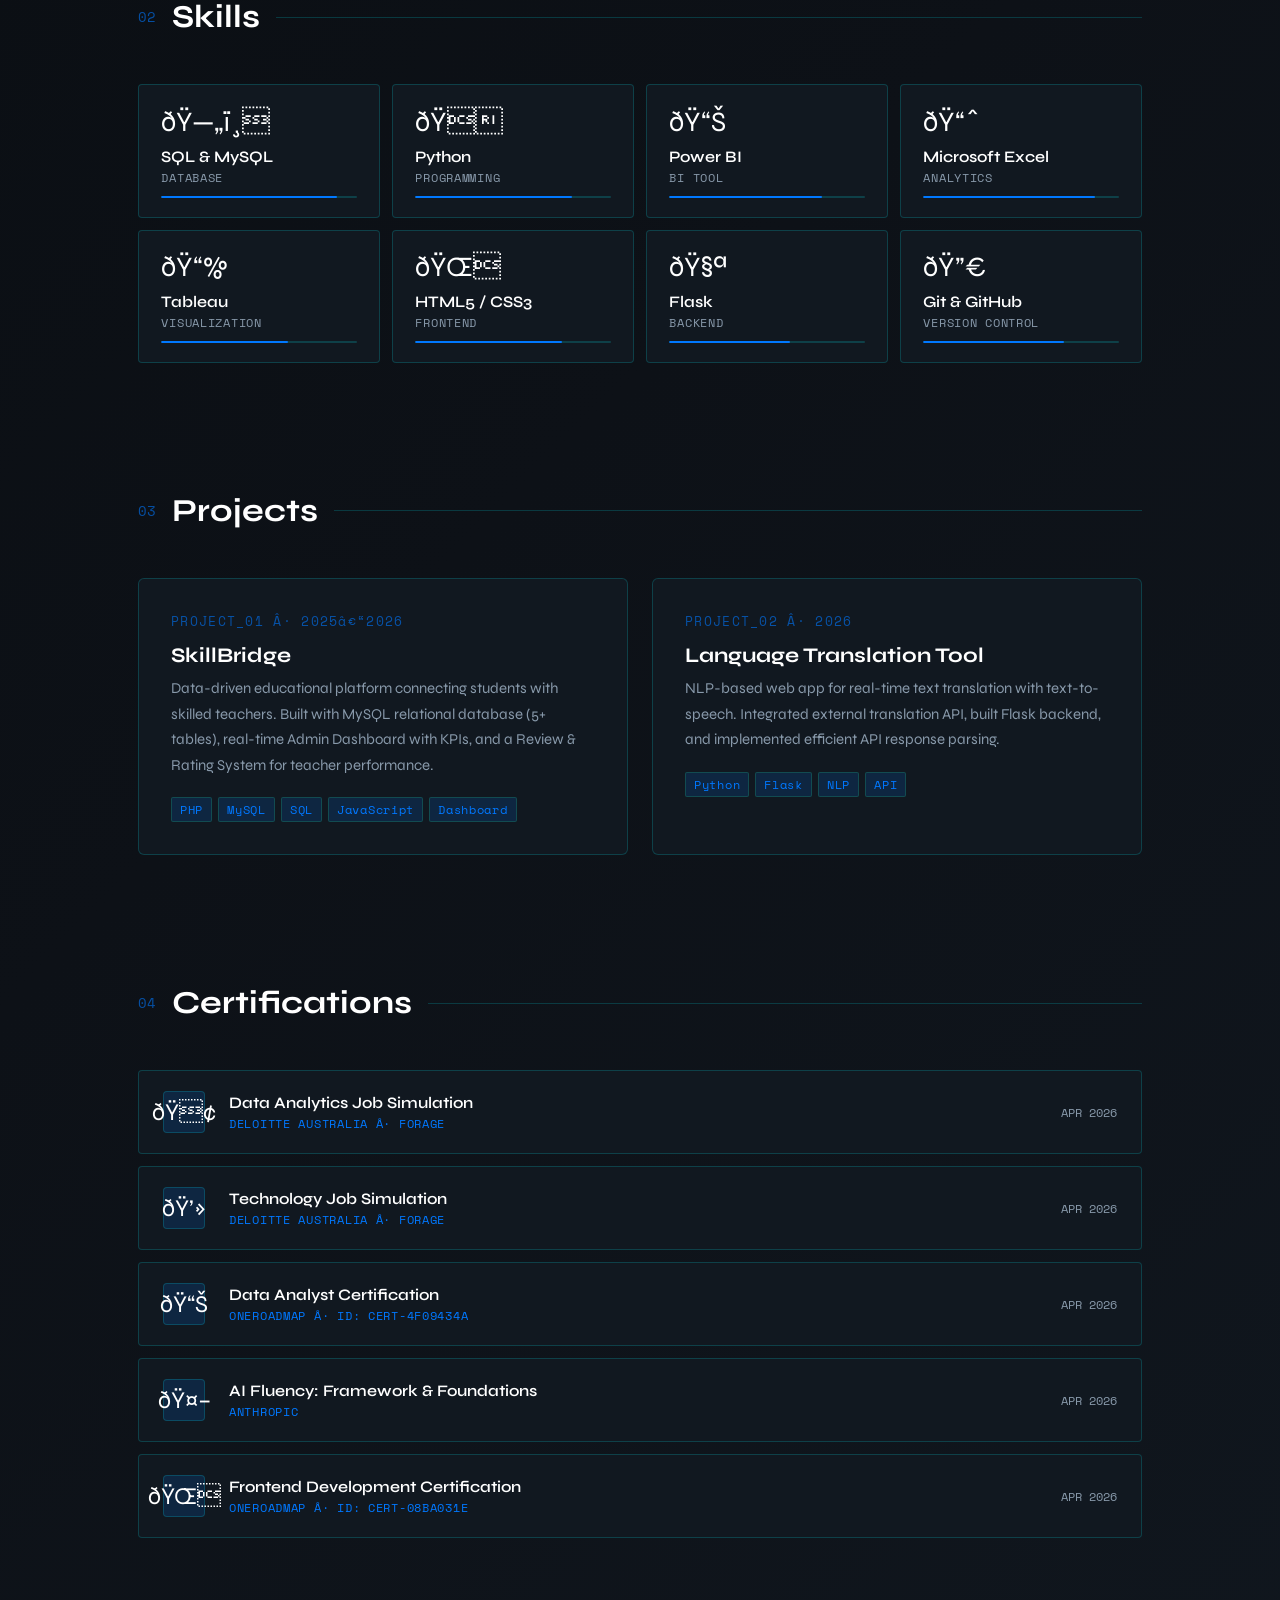
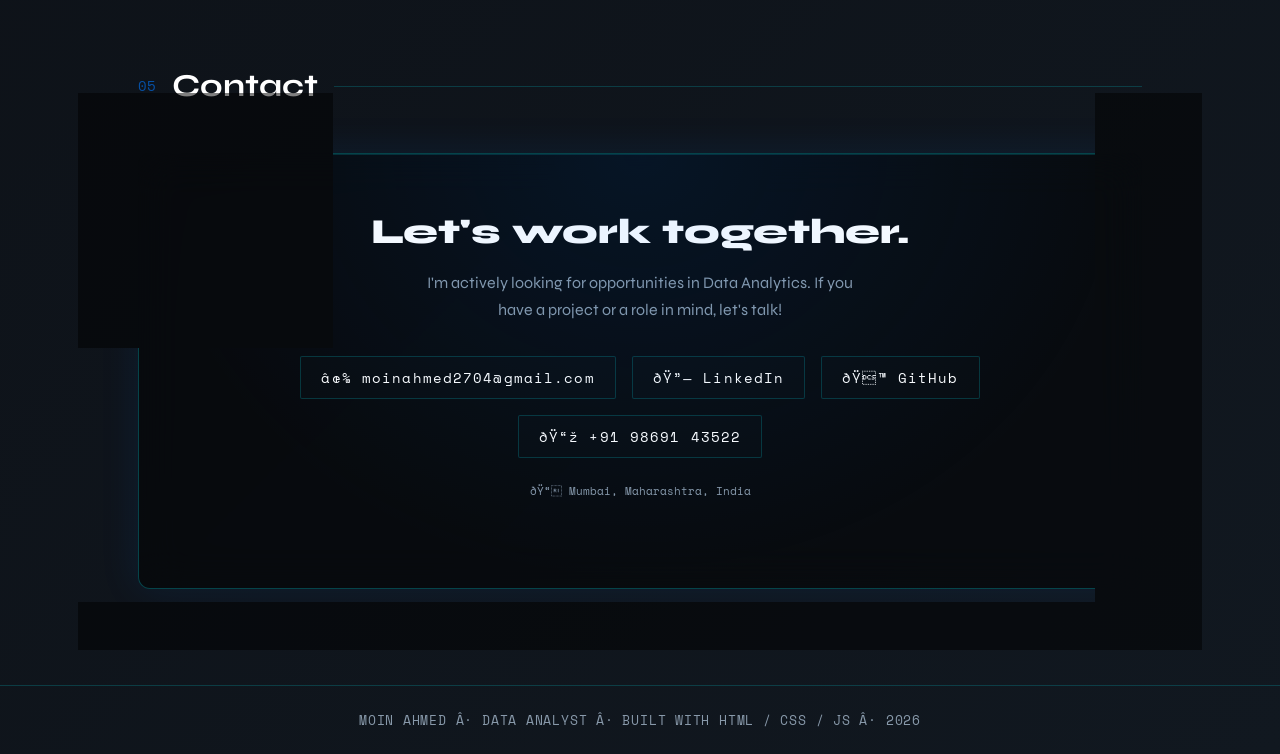
==== commit 2e90b889: "tp" ====
--- a/moin_ahmed_portfolio.html
+++ b/moin_ahmed_portfolio.html
@@ -1,4 +1,4 @@
-﻿<!DOCTYPE html>
+<!DOCTYPE html>
 <html lang="en">
 
 <head>
@@ -7,956 +7,12 @@
   <meta name="description"
     content="Moin Ahmed - Data Analyst Portfolio showcasing projects in SQL, Python, Power BI and Excel.">
   <link rel="icon"
-    href="data:image/svg+xml,<svg xmlns=%22http://www.w3.org/2000/svg%22 viewBox=%220 0 100 100%22><text y=%22.9em%22 font-size=%2290%22>👨‍💻</text></svg>">
-  <title>Moin Ahmed – Data Analyst</title>
+    href="data:image/svg+xml,<svg xmlns=%22http://www.w3.org/2000/svg%22 viewBox=%220 0 100 100%22><text y=%22.9em%22 font-size=%2290%22>ðŸ‘¨â€ðŸ’»</text></svg>">
+  <title>Moin Ahmed â€“ Data Analyst</title>
   <link
     href="https://fonts.googleapis.com/css2?family=Space+Mono:wght@400;700&family=Syne:wght@400;500;600;700;800&display=swap"
     rel="stylesheet">
-  <style>
-    :root {
-      --bg: #080c10;
-      --bg2: #0d1117;
-      --surface: #111820;
-      --nav-bg: rgba(8, 12, 16, 0.8);
-      --contact-bg: rgba(0, 0, 0, 0.5);
-      --contact-border: rgba(0, 242, 254, 0.25);
-      --border: rgba(0, 242, 254, 0.18);
-      --green: #0078ff;
-      --green-light: #00f2fe;
-      --green-dim: rgba(0, 120, 255, 0.15);
-      --text: #ffffff;
-      --muted: #8899aa;
-      --accent: #00f2fe;
-      --mono: 'Space Mono', monospace;
-      --display: 'Syne', sans-serif;
-    }
-
-    [data-theme='light'] {
-      --bg: #f4f7f9;
-      --bg2: #e1e7eb;
-      --surface: #ffffff;
-      --nav-bg: rgba(244, 247, 249, 0.9);
-      --contact-bg: rgba(255, 255, 255, 0.8);
-      --contact-border: rgba(0, 85, 204, 0.15);
-      --border: rgba(0, 85, 204, 0.12);
-      --green: #0055cc;
-      --green-light: #0078ff;
-      --green-dim: rgba(0, 120, 255, 0.08);
-      --text: #2d3748;
-      --muted: #4a5568;
-      --accent: #0078ff;
-    }
-
-    [data-theme='light'] body {
-      background: linear-gradient(180deg, #f4f7f9 0%, #e1e7eb 100%);
-    }
-
-    [data-theme='light'] .stat-num {
-      color: var(--text);
-    }
-
-    [data-theme='light'] .glitch {
-      color: #0d1117;
-    }
-
-    [data-theme='light'] .hero h1 .line2 {
-      color: #0055cc;
-    }
-
-    /* --- THEME TOGGLE BUTTON --- */
-    .theme-toggle {
-      background: none;
-      border: 1.5px solid var(--border);
-      border-radius: 50px;
-      width: 52px;
-      height: 26px;
-      cursor: pointer;
-      position: relative;
-      flex-shrink: 0;
-      transition: border-color 0.3s, background 0.3s;
-    }
-
-    .theme-toggle .toggle-thumb {
-      position: absolute;
-      top: 3px;
-      left: 3px;
-      width: 18px;
-      height: 18px;
-      border-radius: 50%;
-      background: var(--green-light);
-      display: flex;
-      align-items: center;
-      justify-content: center;
-      font-size: 10px;
-      transition: transform 0.35s cubic-bezier(.4, 0, .2, 1), background 0.3s;
-      line-height: 1;
-    }
-
-    [data-theme='light'] .theme-toggle .toggle-thumb {
-      transform: translateX(26px);
-      background: #0055cc;
-    }
-
-    *,
-    *::before,
-    *::after {
-      box-sizing: border-box;
-      margin: 0;
-      padding: 0;
-    }
-
-    html {
-      scroll-behavior: smooth;
-    }
-
-    body {
-      background: linear-gradient(135deg, #080c10 0%, #0d1117 50%, #111820 100%);
-      color: var(--text);
-      font-family: var(--display);
-      overflow-x: hidden;
-      cursor: none;
-    }
-
-    .cursor {
-      position: fixed;
-      width: 10px;
-      height: 10px;
-      background: var(--green-light);
-      border-radius: 50%;
-      pointer-events: none;
-      z-index: 9999;
-      transform: translate(-50%, -50%);
-      transition: width 0.3s, height 0.3s;
-      mix-blend-mode: screen;
-    }
-
-    .cursor-ring {
-      position: fixed;
-      width: 36px;
-      height: 36px;
-      border: 1.5px solid var(--green);
-      border-radius: 50%;
-      pointer-events: none;
-      z-index: 9998;
-      transform: translate(-50%, -50%);
-      transition: width 0.3s, height 0.3s;
-    }
-
-    #canvas {
-      position: fixed;
-      top: 0;
-      left: 0;
-      width: 100%;
-      height: 100%;
-      z-index: 0;
-      pointer-events: none;
-      opacity: 0.55;
-    }
-
-    nav {
-      position: fixed;
-      top: 0;
-      left: 0;
-      right: 0;
-      z-index: 100;
-      padding: 1.2rem 3rem;
-      display: flex;
-      justify-content: space-between;
-      align-items: center;
-      background: var(--nav-bg);
-      backdrop-filter: blur(16px);
-      border-bottom: 0.5px solid var(--border);
-    }
-
-    .nav-logo {
-      font-family: var(--mono);
-      font-size: 15px;
-      color: var(--green-light);
-      letter-spacing: 0.1em;
-    }
-
-    .nav-links {
-      display: flex;
-      gap: 2rem;
-      list-style: none;
-    }
-
-    .nav-links a {
-      font-family: var(--mono);
-      font-size: 14px;
-      color: var(--muted);
-      text-decoration: none;
-      letter-spacing: 0.08em;
-      transition: color 0.3s;
-    }
-
-    .nav-links a:hover {
-      color: var(--green-light);
-    }
-
-    section {
-      position: relative;
-      z-index: 1;
-      scroll-margin-top: 100px;
-    }
-
-    .hero {
-      min-height: 100vh;
-      display: flex;
-      flex-direction: column;
-      justify-content: center;
-      padding: 7rem 3rem 4rem;
-      max-width: 1100px;
-      margin: 0 auto;
-      position: relative;
-    }
-
-    .hero-tag {
-      font-family: var(--mono);
-      font-size: 13px;
-      color: var(--green);
-      letter-spacing: 0.15em;
-      margin-bottom: 1.5rem;
-      opacity: 0;
-      animation: fadeUp 0.8s 0.3s forwards;
-    }
-
-    .hero h1 {
-      font-size: clamp(2.5rem, 6vw, 5rem);
-      font-weight: 800;
-      line-height: 0.95;
-      letter-spacing: -0.03em;
-      opacity: 0;
-      animation: fadeUp 0.9s 0.5s forwards;
-    }
-
-    .hero h1 .line2 {
-      color: #00f2fe;
-      display: block;
-    }
-
-    .hero-bio {
-      max-width: 520px;
-      margin-top: 2rem;
-      font-size: 16px;
-      color: var(--muted);
-      line-height: 1.8;
-      opacity: 0;
-      animation: fadeUp 0.9s 0.7s forwards;
-    }
-
-    .hero-actions {
-      display: flex;
-      gap: 1rem;
-      margin-top: 2.5rem;
-      opacity: 0;
-      animation: fadeUp 0.9s 0.9s forwards;
-      flex-wrap: wrap;
-    }
-
-    .btn-primary {
-      font-family: var(--mono);
-      font-size: 14px;
-      letter-spacing: 0.1em;
-      background: var(--green);
-      color: #04342C;
-      border: none;
-      padding: 12px 28px;
-      border-radius: 2px;
-      cursor: none;
-      transition: all 0.3s;
-      font-weight: 700;
-      text-decoration: none;
-      display: inline-block;
-    }
-
-    .btn-primary:hover {
-      background: var(--green-light);
-      transform: translateY(-2px);
-    }
-
-    .btn-outline {
-      font-family: var(--mono);
-      font-size: 14px;
-      letter-spacing: 0.1em;
-      background: transparent;
-      color: var(--green-light);
-      border: 1px solid var(--green);
-      padding: 12px 28px;
-      border-radius: 2px;
-      cursor: none;
-      transition: all 0.3s;
-      text-decoration: none;
-      display: inline-block;
-    }
-
-    .btn-outline:hover {
-      background: var(--green-dim);
-      transform: translateY(-2px);
-    }
-
-    .hero-scroll {
-      position: absolute;
-      bottom: 2rem;
-      left: 3rem;
-      font-family: var(--mono);
-      font-size: 13px;
-      color: var(--muted);
-      display: flex;
-      align-items: center;
-      gap: 10px;
-      opacity: 0;
-      animation: fadeUp 0.9s 1.2s forwards;
-    }
-
-    .scroll-line {
-      width: 40px;
-      height: 1px;
-      background: var(--green);
-      animation: scrollPulse 2s infinite;
-    }
-
-    @keyframes scrollPulse {
-
-      0%,
-      100% {
-        opacity: 0.3
-      }
-
-      50% {
-        opacity: 1
-      }
-    }
-
-    .sql-card {
-      position: absolute;
-      right: 3rem;
-      top: 50%;
-      transform: translateY(-50%);
-      background: #0f172a;
-      border: 1px solid var(--border);
-      border-radius: 8px;
-      width: 340px;
-      opacity: 0;
-      animation: fadeInRight 0.9s 1s forwards;
-      box-shadow: 0 20px 40px rgba(0, 0, 0, 0.5);
-      overflow: hidden;
-      z-index: 10;
-    }
-
-    @media(max-width:900px) {
-      .sql-card {
-        display: none;
-      }
-    }
-
-    .sql-header {
-      background: #1e293b;
-      padding: 10px 15px;
-      display: flex;
-      align-items: center;
-      border-bottom: 1px solid var(--border);
-    }
-
-    .sql-dots {
-      display: flex;
-      gap: 6px;
-    }
-
-    .dot {
-      width: 10px;
-      height: 10px;
-      border-radius: 50%;
-    }
-
-    .dot-r {
-      background: #ff5f56;
-    }
-
-    .dot-y {
-      background: #ffbd2e;
-    }
-
-    .dot-g {
-      background: #27c93f;
-    }
-
-    .sql-title {
-      flex: 1;
-      text-align: center;
-      font-family: var(--mono);
-      font-size: 12px;
-      color: var(--muted);
-      margin-right: 36px;
-    }
-
-    .sql-body {
-      padding: 1.5rem;
-      font-family: 'Fira Code', Consolas, Monaco, 'Andale Mono', 'Ubuntu Mono', monospace;
-      font-size: 14px;
-      line-height: 1.6;
-      background: #0f172a;
-      color: #e2e8f0;
-      overflow-x: auto;
-      min-height: 140px;
-    }
-
-    .sql-keyword {
-      color: var(--green-light);
-      font-weight: 600;
-    }
-
-    .sql-column {
-      color: #e2e8f0;
-    }
-
-    .sql-table {
-      color: var(--green);
-    }
-
-    .sql-string {
-      color: #94a3b8;
-    }
-
-    .sql-cursor {
-      display: inline-block;
-      width: 8px;
-      height: 15px;
-      background-color: var(--green-light);
-      vertical-align: middle;
-      animation: sqlBlink 1s step-end infinite;
-      margin-left: 2px;
-    }
-
-    @keyframes sqlBlink {
-
-      0%,
-      100% {
-        opacity: 1;
-      }
-
-      50% {
-        opacity: 0;
-      }
-    }
-
-    .stats-bar {
-      border-top: 0.5px solid var(--border);
-      border-bottom: 0.5px solid var(--border);
-      background: var(--surface);
-      display: flex;
-      justify-content: center;
-      flex-wrap: wrap;
-      position: relative;
-      z-index: 1;
-    }
-
-    .stat-item {
-      padding: 2rem 3rem;
-      text-align: center;
-      border-right: 0.5px solid var(--border);
-      opacity: 0;
-      transform: translateY(20px);
-      transition: opacity 0.7s, transform 0.7s;
-    }
-
-    .stat-item:last-child {
-      border-right: none;
-    }
-
-    .stat-num {
-      font-size: 2rem;
-      font-weight: 800;
-      color: var(--green-light);
-    }
-
-    .stat-label {
-      font-family: var(--mono);
-      font-size: 13px;
-      color: var(--muted);
-      letter-spacing: 0.08em;
-      margin-top: 4px;
-    }
-
-    .content-section {
-      padding: 6rem 3rem;
-      max-width: 1100px;
-      margin: 0 auto;
-    }
-
-    .section-header {
-      display: flex;
-      align-items: center;
-      gap: 1rem;
-      margin-bottom: 3rem;
-    }
-
-    .section-num {
-      font-family: var(--mono);
-      font-size: 14px;
-      color: var(--green);
-      opacity: 0.6;
-    }
-
-    .section-title {
-      font-size: 2rem;
-      font-weight: 700;
-    }
-
-    .section-line {
-      flex: 1;
-      height: 0.5px;
-      background: var(--border);
-    }
-
-    .skills-grid {
-      display: grid;
-      grid-template-columns: repeat(auto-fill, minmax(200px, 1fr));
-      gap: 12px;
-    }
-
-    .skill-card {
-      background: var(--surface);
-      border: 0.5px solid var(--border);
-      border-radius: 4px;
-      padding: 1.2rem 1.4rem;
-      transition: all 0.3s;
-      position: relative;
-      overflow: hidden;
-    }
-
-    .skill-card::before {
-      content: '';
-      position: absolute;
-      bottom: 0;
-      left: 0;
-      height: 2px;
-      width: 0;
-      background: var(--green);
-      transition: width 0.4s;
-    }
-
-    .skill-card:hover {
-      border-color: var(--green);
-      transform: translateY(-3px);
-    }
-
-    .skill-card:hover::before {
-      width: 100%;
-    }
-
-    .skill-icon {
-      font-size: 28px;
-      margin-bottom: 8px;
-    }
-
-    .skill-name {
-      font-size: 16px;
-      font-weight: 600;
-    }
-
-    .skill-type {
-      font-family: var(--mono);
-      font-size: 12px;
-      color: var(--muted);
-      margin-top: 3px;
-      letter-spacing: 0.06em;
-    }
-
-    .skill-bar {
-      margin-top: 10px;
-      height: 2px;
-      background: var(--border);
-      border-radius: 2px;
-      overflow: hidden;
-    }
-
-    .skill-fill {
-      height: 100%;
-      background: var(--green);
-      border-radius: 2px;
-      width: 0;
-      transition: width 1.2s ease;
-    }
-
-    .projects-grid {
-      display: grid;
-      grid-template-columns: 1fr 1fr;
-      gap: 1.5rem;
-    }
-
-    @media(max-width:700px) {
-      .projects-grid {
-        grid-template-columns: 1fr;
-      }
-    }
-
-    .proj-card {
-      background: var(--surface);
-      border: 0.5px solid var(--border);
-      border-radius: 6px;
-      padding: 2rem;
-      position: relative;
-      overflow: hidden;
-      transition: all 0.4s;
-    }
-
-    .proj-card::after {
-      content: '';
-      position: absolute;
-      inset: 0;
-      background: linear-gradient(135deg, rgba(29, 158, 117, 0.05) 0%, transparent 60%);
-      opacity: 0;
-      transition: opacity 0.4s;
-    }
-
-    .proj-card:hover {
-      border-color: var(--green);
-      transform: translateY(-4px);
-    }
-
-    .proj-card:hover::after {
-      opacity: 1;
-    }
-
-    .proj-num {
-      font-family: var(--mono);
-      font-size: 13px;
-      color: var(--green);
-      opacity: 0.6;
-      margin-bottom: 0.75rem;
-      letter-spacing: 0.1em;
-    }
-
-    .proj-title {
-      font-size: 1.3rem;
-      font-weight: 700;
-      margin-bottom: 0.5rem;
-    }
-
-    .proj-desc {
-      font-size: 15px;
-      color: var(--muted);
-      line-height: 1.7;
-      margin-bottom: 1.2rem;
-    }
-
-    .proj-tags {
-      display: flex;
-      flex-wrap: wrap;
-      gap: 6px;
-    }
-
-    .tag {
-      font-family: var(--mono);
-      font-size: 12px;
-      letter-spacing: 0.06em;
-      color: var(--green);
-      background: var(--green-dim);
-      border: 0.5px solid rgba(29, 158, 117, 0.3);
-      padding: 3px 8px;
-      border-radius: 2px;
-    }
-
-    .proj-arrow {
-      position: absolute;
-      top: 1.5rem;
-      right: 1.5rem;
-      color: var(--green);
-      opacity: 0;
-      transform: translate(-4px, 4px);
-      transition: all 0.3s;
-      font-size: 18px;
-    }
-
-    .proj-card:hover .proj-arrow {
-      opacity: 1;
-      transform: translate(0, 0);
-    }
-
-    .certs-list {
-      display: flex;
-      flex-direction: column;
-      gap: 12px;
-    }
-
-    .cert-item {
-      background: var(--surface);
-      border: 0.5px solid var(--border);
-      border-radius: 4px;
-      padding: 1.25rem 1.5rem;
-      display: flex;
-      align-items: center;
-      gap: 1.5rem;
-      transition: all 0.3s;
-      position: relative;
-      overflow: hidden;
-    }
-
-    .cert-item::before {
-      content: '';
-      position: absolute;
-      left: 0;
-      top: 0;
-      bottom: 0;
-      width: 3px;
-      background: var(--green);
-      transform: scaleY(0);
-      transition: transform 0.3s;
-      transform-origin: bottom;
-    }
-
-    .cert-item:hover {
-      border-color: var(--green);
-      padding-left: calc(1.5rem + 6px);
-    }
-
-    .cert-item:hover::before {
-      transform: scaleY(1);
-    }
-
-    .cert-badge {
-      width: 42px;
-      height: 42px;
-      border-radius: 4px;
-      background: var(--green-dim);
-      border: 0.5px solid var(--border);
-      display: flex;
-      align-items: center;
-      justify-content: center;
-      font-size: 24px;
-      flex-shrink: 0;
-    }
-
-    .cert-info {
-      flex: 1;
-    }
-
-    .cert-title {
-      font-size: 16px;
-      font-weight: 600;
-      margin-bottom: 3px;
-    }
-
-    .cert-org {
-      font-family: var(--mono);
-      font-size: 12px;
-      color: var(--green);
-      letter-spacing: 0.06em;
-    }
-
-    .cert-date {
-      font-family: var(--mono);
-      font-size: 12px;
-      color: var(--muted);
-    }
-
-    .contact-inner {
-      background: var(--contact-bg);
-      border: 1px solid var(--contact-border);
-      border-radius: 12px;
-      padding: 3.5rem;
-      text-align: center;
-      position: relative;
-      overflow: hidden;
-      backdrop-filter: blur(20px);
-      box-shadow: 0 0 40px rgba(0, 120, 255, 0.1), inset 0 1px 0 rgba(0, 242, 254, 0.15);
-    }
-
-    .contact-inner::before {
-      content: '';
-      position: absolute;
-      inset: 0;
-      background: radial-gradient(ellipse at 50% 0%, rgba(0, 120, 255, 0.1) 0%, transparent 70%);
-      pointer-events: none;
-    }
-
-    .contact-inner h2 {
-      font-size: 2.2rem;
-      font-weight: 800;
-      margin-bottom: 1rem;
-    }
-
-    .contact-inner p {
-      color: var(--muted);
-      font-size: 16px;
-      line-height: 1.7;
-      margin-bottom: 2rem;
-      max-width: 440px;
-      margin-left: auto;
-      margin-right: auto;
-    }
-
-    .contact-links {
-      display: flex;
-      gap: 1rem;
-      justify-content: center;
-      flex-wrap: wrap;
-    }
-
-    .contact-chip {
-      font-family: var(--mono);
-      font-size: 14px;
-      letter-spacing: 0.08em;
-      color: var(--text);
-      background: var(--bg);
-      border: 0.5px solid var(--border);
-      padding: 10px 20px;
-      border-radius: 2px;
-      text-decoration: none;
-      transition: all 0.3s;
-      display: flex;
-      align-items: center;
-      gap: 8px;
-    }
-
-    .contact-chip:hover {
-      border-color: var(--green);
-      color: var(--green-light);
-      transform: translateY(-2px);
-    }
-
-    footer {
-      border-top: 0.5px solid var(--border);
-      padding: 1.5rem 3rem;
-      text-align: center;
-      font-family: var(--mono);
-      font-size: 13px;
-      color: var(--muted);
-      position: relative;
-      z-index: 1;
-      letter-spacing: 0.06em;
-    }
-
-    .reveal {
-      opacity: 0;
-      transform: translateY(30px);
-      transition: opacity 1s cubic-bezier(0.22, 1, 0.36, 1), transform 1s cubic-bezier(0.22, 1, 0.36, 1);
-    }
-
-    .reveal.visible {
-      opacity: 1;
-      transform: translateY(0);
-    }
-
-    .reveal-delay-1 {
-      transition-delay: 0.1s;
-    }
-
-    .reveal-delay-2 {
-      transition-delay: 0.2s;
-    }
-
-    .reveal-delay-3 {
-      transition-delay: 0.3s;
-    }
-
-    .reveal-delay-4 {
-      transition-delay: 0.4s;
-    }
-
-    @keyframes fadeUp {
-      from {
-        opacity: 0;
-        transform: translateY(24px)
-      }
-
-      to {
-        opacity: 1;
-        transform: none
-      }
-    }
-
-    @keyframes fadeInRight {
-      from {
-        opacity: 0;
-        transform: translateX(24px) translateY(-50%)
-      }
-
-      to {
-        opacity: 1;
-        transform: translateX(0) translateY(-50%)
-      }
-    }
-
-    .glitch {
-      position: relative;
-      display: inline-block;
-      color: #ffffff;
-    }
-
-    .lang-wrap {
-      display: flex;
-      flex-wrap: wrap;
-      gap: 8px;
-      margin-top: 1.5rem;
-    }
-
-    .lang-pill {
-      font-family: var(--mono);
-      font-size: 13px;
-      letter-spacing: 0.08em;
-      color: var(--muted);
-      border: 0.5px solid var(--border);
-      padding: 5px 14px;
-      border-radius: 2px;
-    }
-
-    ::-webkit-scrollbar {
-      width: 4px;
-    }
-
-    ::-webkit-scrollbar-track {
-      background: var(--bg);
-    }
-
-    ::-webkit-scrollbar-thumb {
-      background: var(--green);
-    }
-
-    @media(max-width:600px) {
-      nav {
-        padding: 1rem 1.5rem;
-      }
-
-      .hero,
-      .content-section {
-        padding-left: 1.5rem;
-        padding-right: 1.5rem;
-      }
-
-      .hero-scroll {
-        left: 1.5rem;
-      }
-    }
-
-    @media(max-width:768px) {
-
-      body,
-      .btn-primary,
-      .btn-outline {
-        cursor: auto !important;
-      }
-
-      .cursor,
-      .cursor-ring {
-        display: none !important;
-      }
-    }
-
-    .about-grid {
-      display: grid;
-      grid-template-columns: 1fr 1fr;
-      gap: 3rem;
-      align-items: start;
-    }
-
-    @media(max-width:700px) {
-      .about-grid {
-        grid-template-columns: 1fr;
-      }
-    }
-  </style>
+  <link rel="stylesheet" href="style.css">
 </head>
 
 <body>
@@ -974,27 +30,28 @@
       <li><a href="#contact">Contact</a></li>
     </ul>
     <button class="theme-toggle" id="themeToggle" aria-label="Toggle theme" title="Toggle Day / Night">
-      <div class="toggle-thumb" id="toggleThumb">🌙</div>
+      <div class="toggle-thumb" id="toggleThumb">ðŸŒ™</div>
     </button>
   </nav>
 
   <!-- HERO -->
   <section style="position:relative;z-index:1;">
     <div class="hero">
-      <div class="hero-tag">// AVAILABLE FOR INTERNSHIP · MUMBAI, INDIA</div>
+      <div class="hero-tag">// AVAILABLE FOR INTERNSHIP Â· MUMBAI, INDIA</div>
       <h1>
         <span class="glitch" data-text="MOIN">MOIN</span>
         <span class="line2">AHMED.</span>
       </h1>
-      <p class="hero-bio">BSc IT final-year student from Mumbai. I turn raw data into meaningful stories — with SQL,
+      <p class="hero-bio">BSc IT final-year student from Mumbai. I turn raw data into meaningful stories â€” with SQL,
         Python, Power BI &amp; a passion for precision.</p>
       <div class="hero-actions">
         <a href="https://mail.google.com/mail/?view=cm&fs=1&to=moinahmed2704@gmail.com" target="_blank"
-          class="btn-primary">GET IN TOUCH →</a>
-        <a href="#projects" class="btn-outline">VIEW WORK</a>
+          class="btn-primary">GET IN TOUCH â†’</a>
+        <a href="https://linkedin.com/in/moin-ahmed27" target="_blank" class="btn-outline">LinkedIn</a>
+        <a href="https://github.com/Moin-27" target="_blank" class="btn-outline">GitHub</a>
         <a href="[data-uri]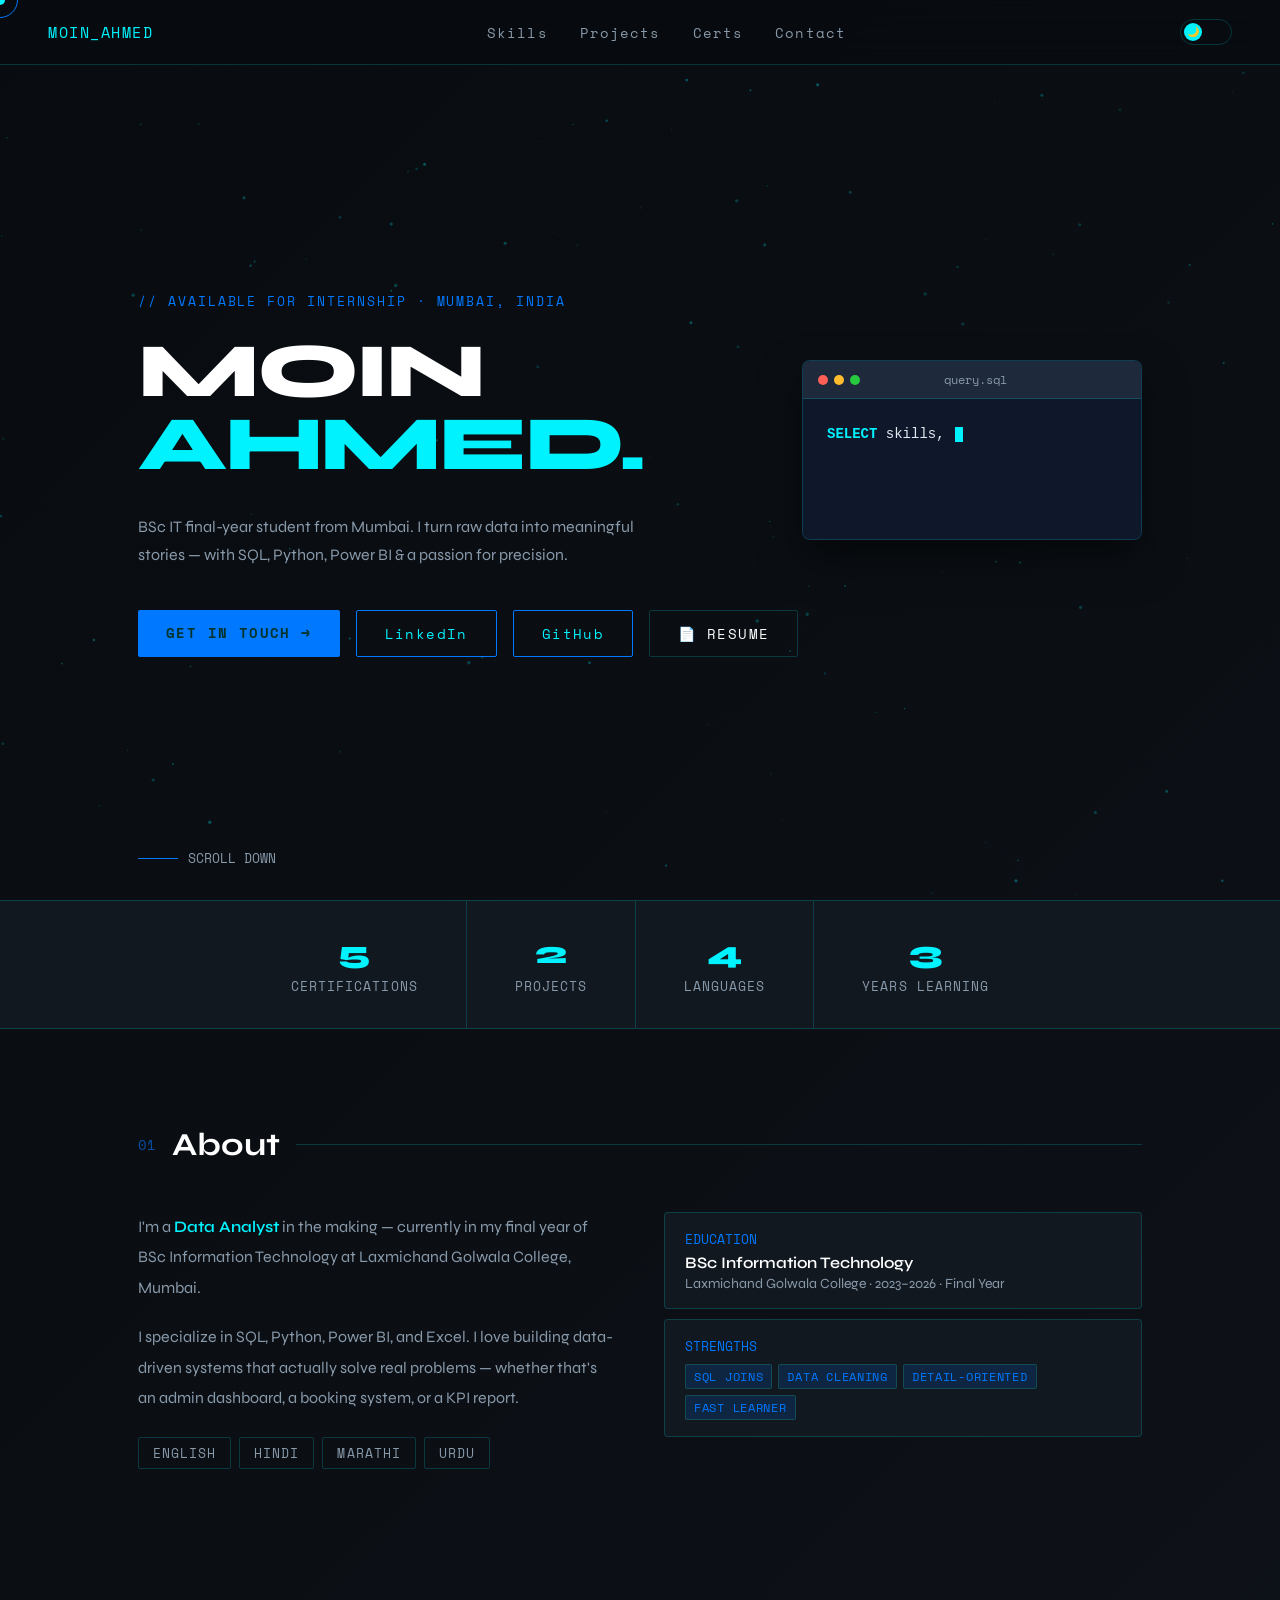
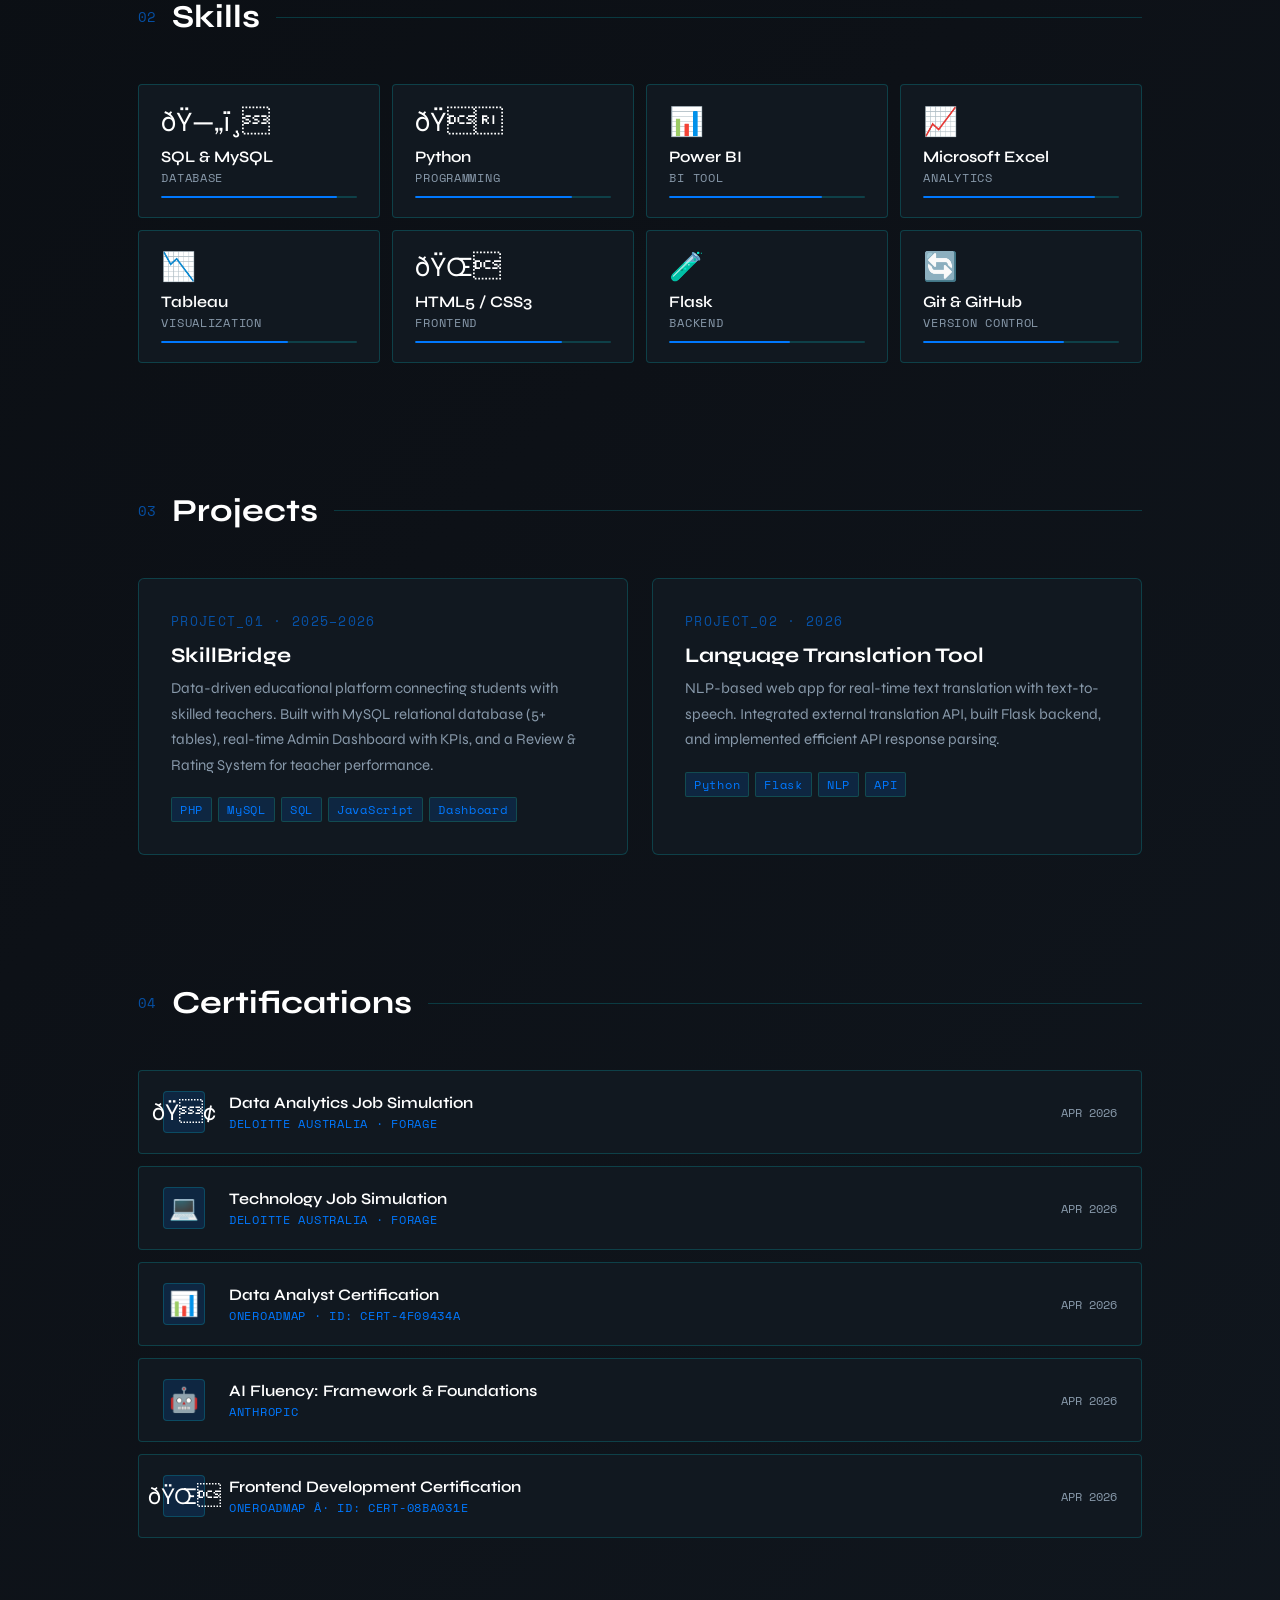
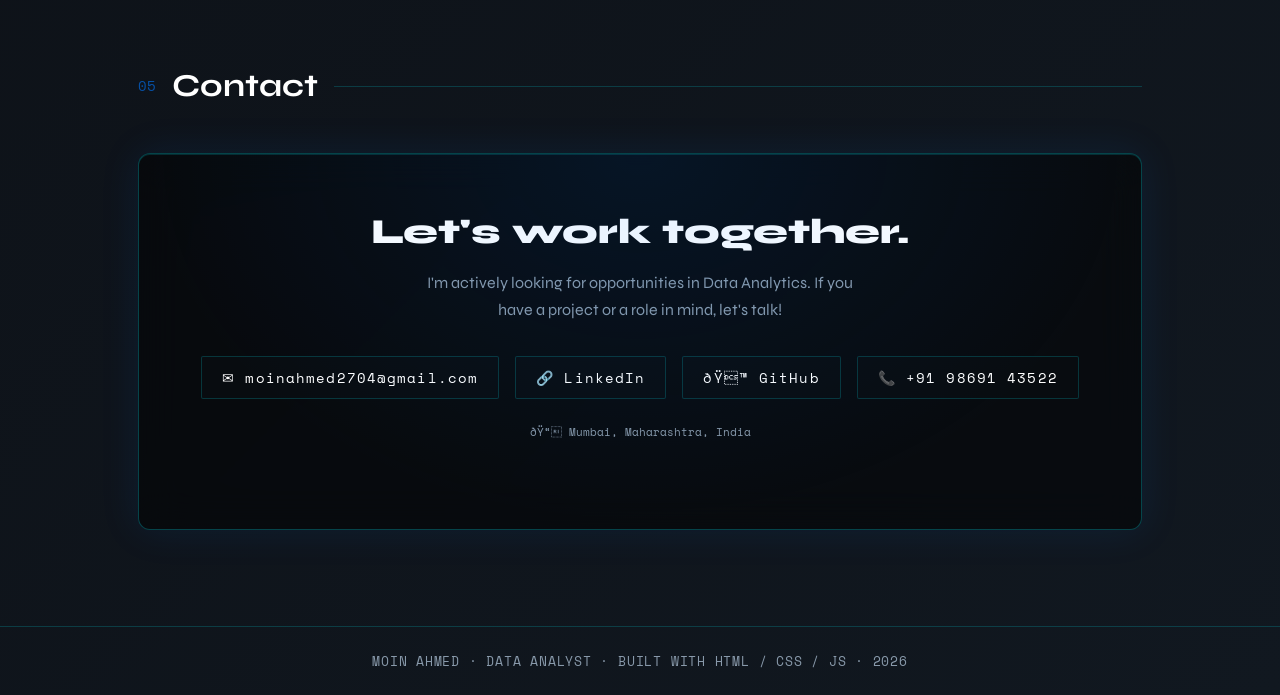
==== commit 79204839: "small changes" ====
--- a/moin_ahmed_portfolio.html
+++ b/moin_ahmed_portfolio.html
@@ -30,28 +30,28 @@
       <li><a href="#contact">Contact</a></li>
     </ul>
     <button class="theme-toggle" id="themeToggle" aria-label="Toggle theme" title="Toggle Day / Night">
-      <div class="toggle-thumb" id="toggleThumb">ðŸŒ™</div>
+      <div class="toggle-thumb" id="toggleThumb">🌙</div>
     </button>
   </nav>
 
   <!-- HERO -->
   <section style="position:relative;z-index:1;">
     <div class="hero">
-      <div class="hero-tag">// AVAILABLE FOR INTERNSHIP Â· MUMBAI, INDIA</div>
+      <div class="hero-tag">// AVAILABLE FOR INTERNSHIP · MUMBAI, INDIA</div>
       <h1>
         <span class="glitch" data-text="MOIN">MOIN</span>
         <span class="line2">AHMED.</span>
       </h1>
-      <p class="hero-bio">BSc IT final-year student from Mumbai. I turn raw data into meaningful stories â€” with SQL,
+      <p class="hero-bio">BSc IT final-year student from Mumbai. I turn raw data into meaningful stories — with SQL,
         Python, Power BI &amp; a passion for precision.</p>
       <div class="hero-actions">
         <a href="https://mail.google.com/mail/?view=cm&fs=1&to=moinahmed2704@gmail.com" target="_blank"
-          class="btn-primary">GET IN TOUCH â†’</a>
+          class="btn-primary">GET IN TOUCH →</a>
         <a href="https://linkedin.com/in/moin-ahmed27" target="_blank" class="btn-outline">LinkedIn</a>
         <a href="https://github.com/Moin-27" target="_blank" class="btn-outline">GitHub</a>
         <a href="[data-uri]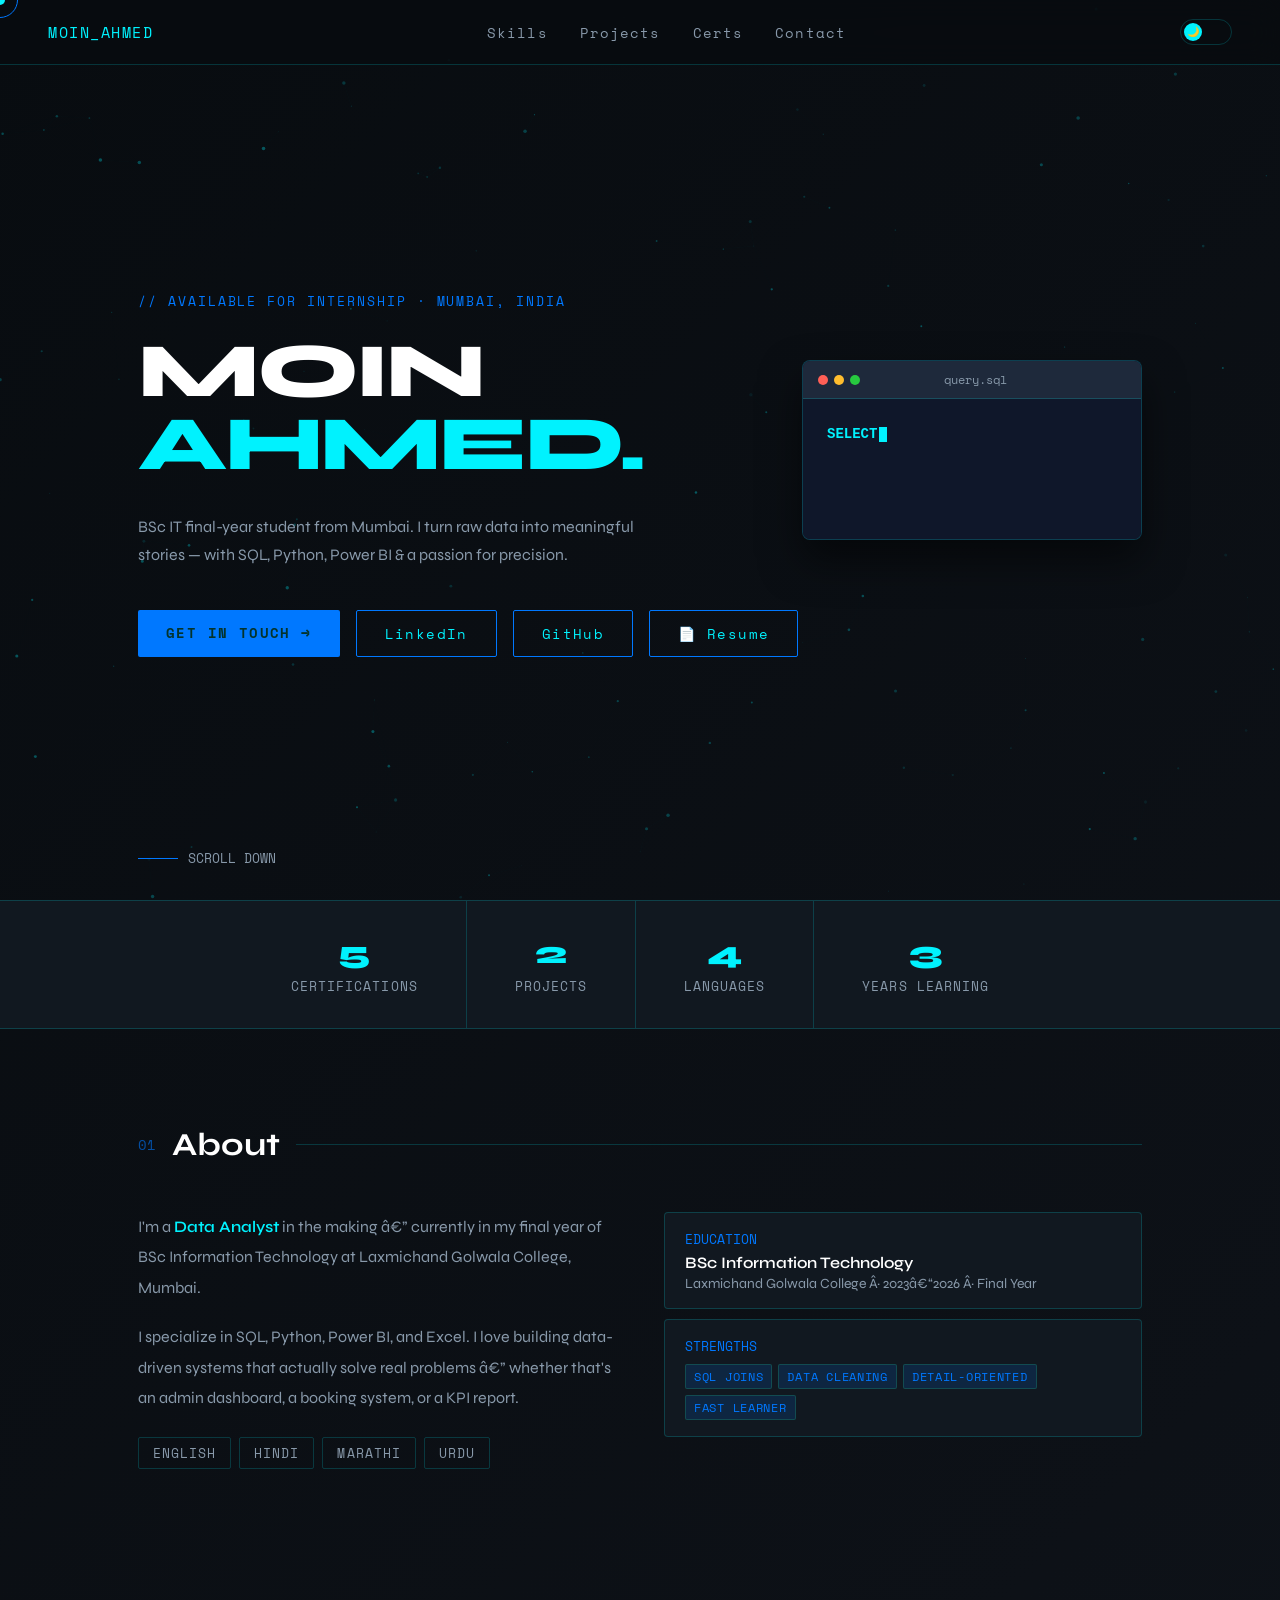
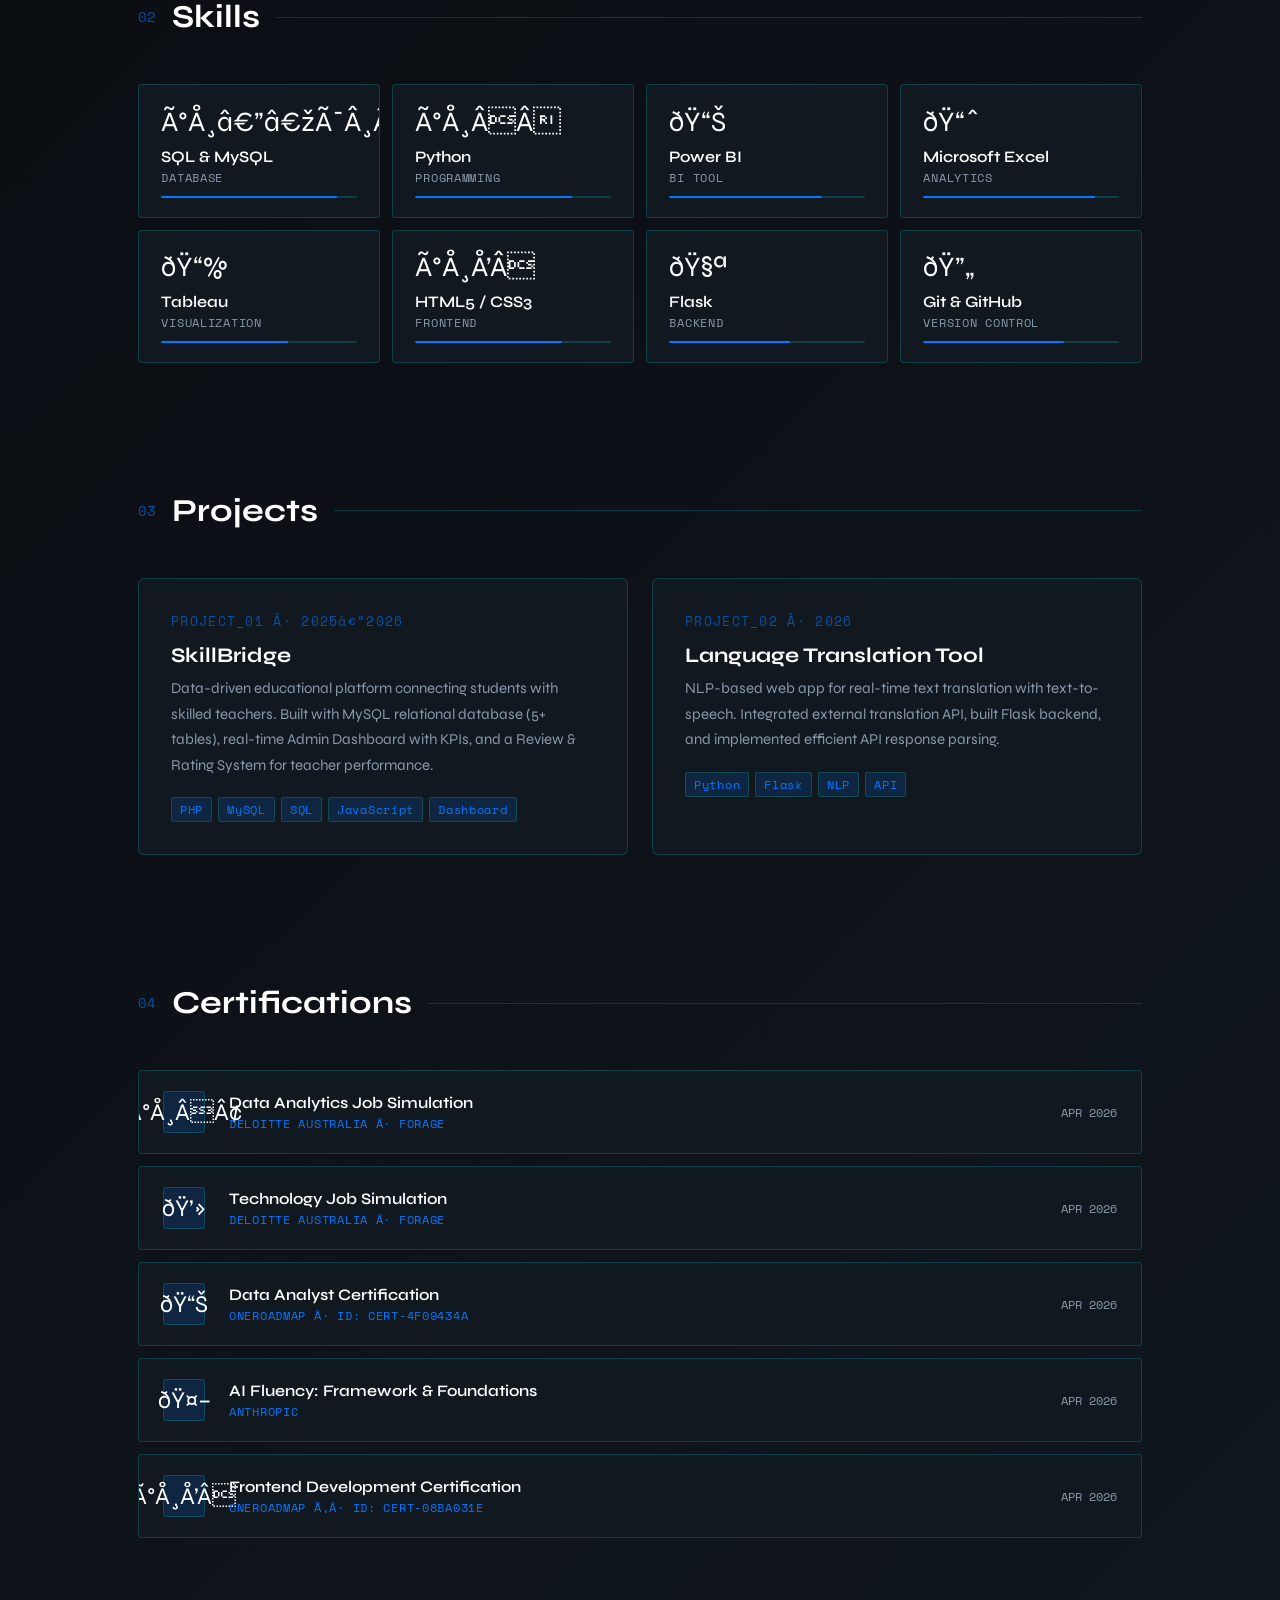
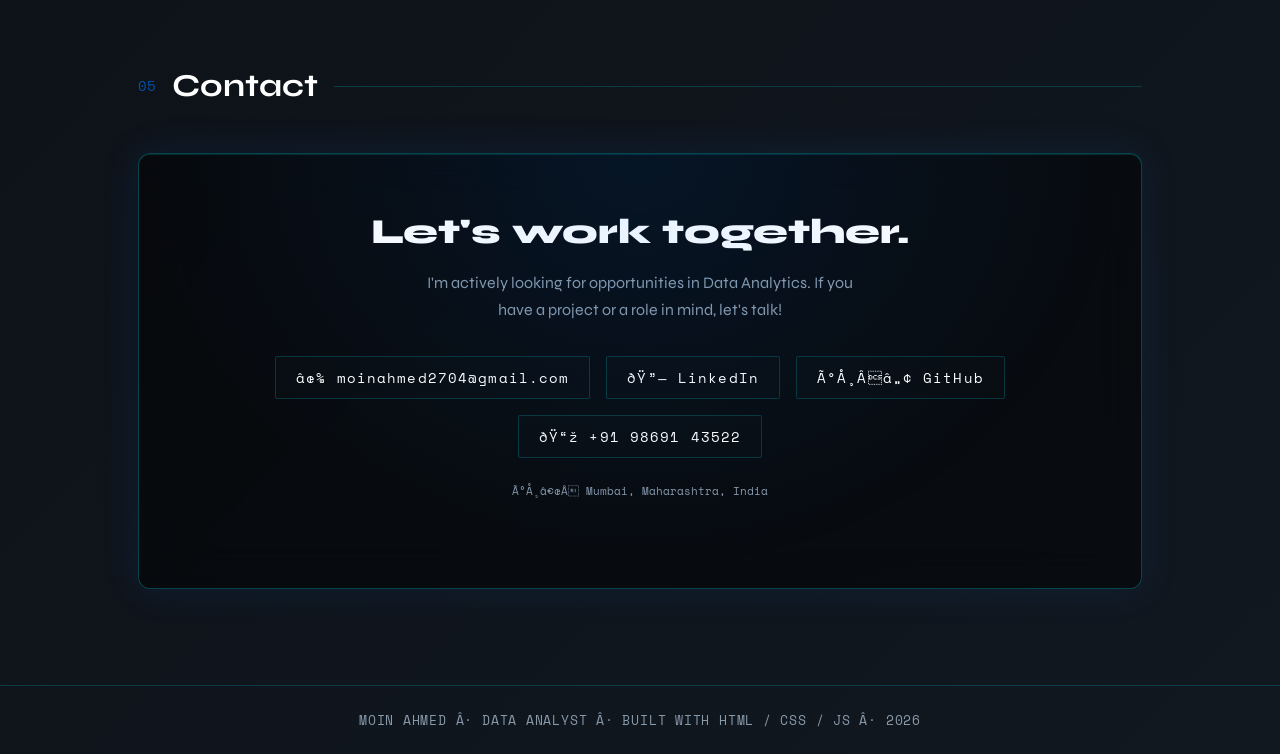
==== commit b28217c0: "Update moin_ahmed_portfolio.html" ====
--- a/moin_ahmed_portfolio.html
+++ b/moin_ahmed_portfolio.html
@@ -7,8 +7,8 @@
   <meta name="description"
     content="Moin Ahmed - Data Analyst Portfolio showcasing projects in SQL, Python, Power BI and Excel.">
   <link rel="icon"
-    href="data:image/svg+xml,<svg xmlns=%22http://www.w3.org/2000/svg%22 viewBox=%220 0 100 100%22><text y=%22.9em%22 font-size=%2290%22>ðŸ‘¨â€ðŸ’»</text></svg>">
-  <title>Moin Ahmed â€“ Data Analyst</title>
+    href="data:image/svg+xml,<svg xmlns=%22http://www.w3.org/2000/svg%22 viewBox=%220 0 100 100%22><text y=%22.9em%22 font-size=%2290%22>👨‍💻</text></svg>">
+  <title>Moin Ahmed – Data Analyst</title>
   <link
     href="https://fonts.googleapis.com/css2?family=Space+Mono:wght@400;700&family=Syne:wght@400;500;600;700;800&display=swap"
     rel="stylesheet">
@@ -49,9 +49,8 @@
           class="btn-primary">GET IN TOUCH →</a>
         <a href="https://linkedin.com/in/moin-ahmed27" target="_blank" class="btn-outline">LinkedIn</a>
         <a href="https://github.com/Moin-27" target="_blank" class="btn-outline">GitHub</a>
-        <a href="[data-uri]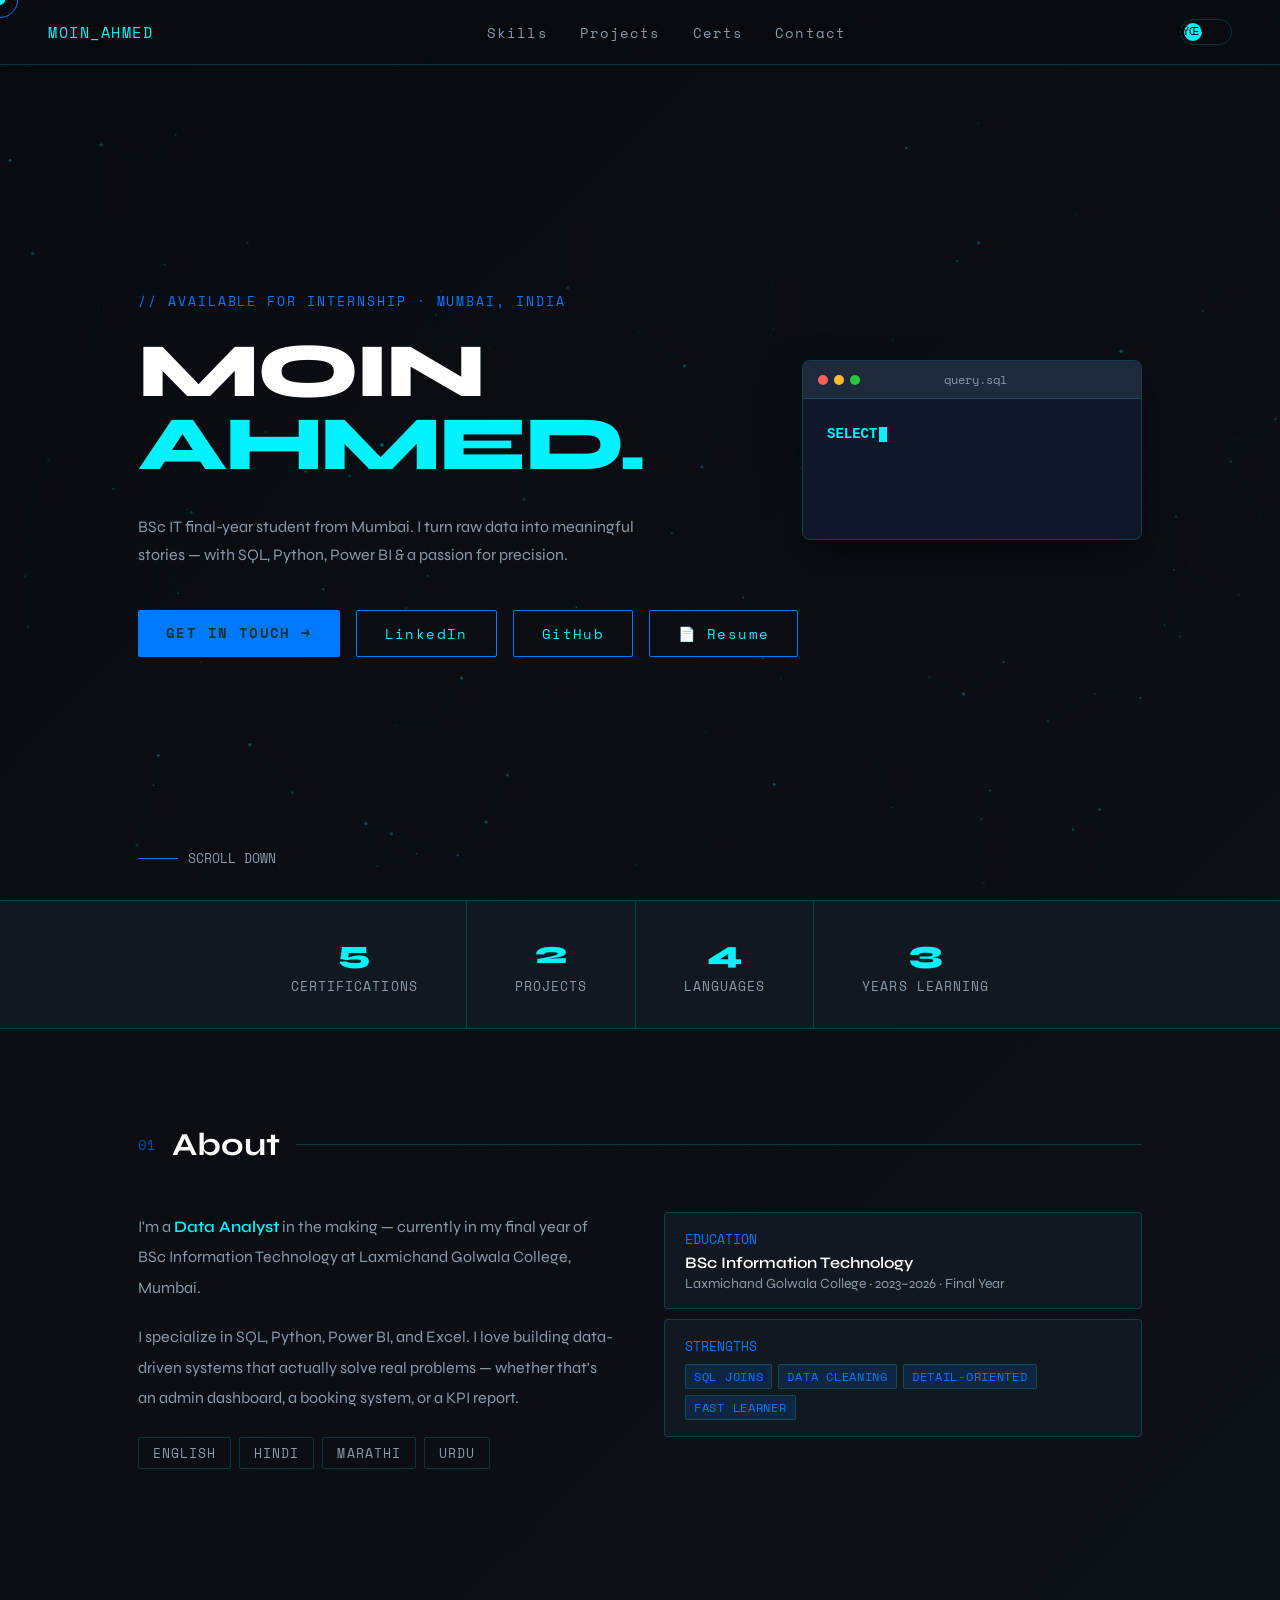
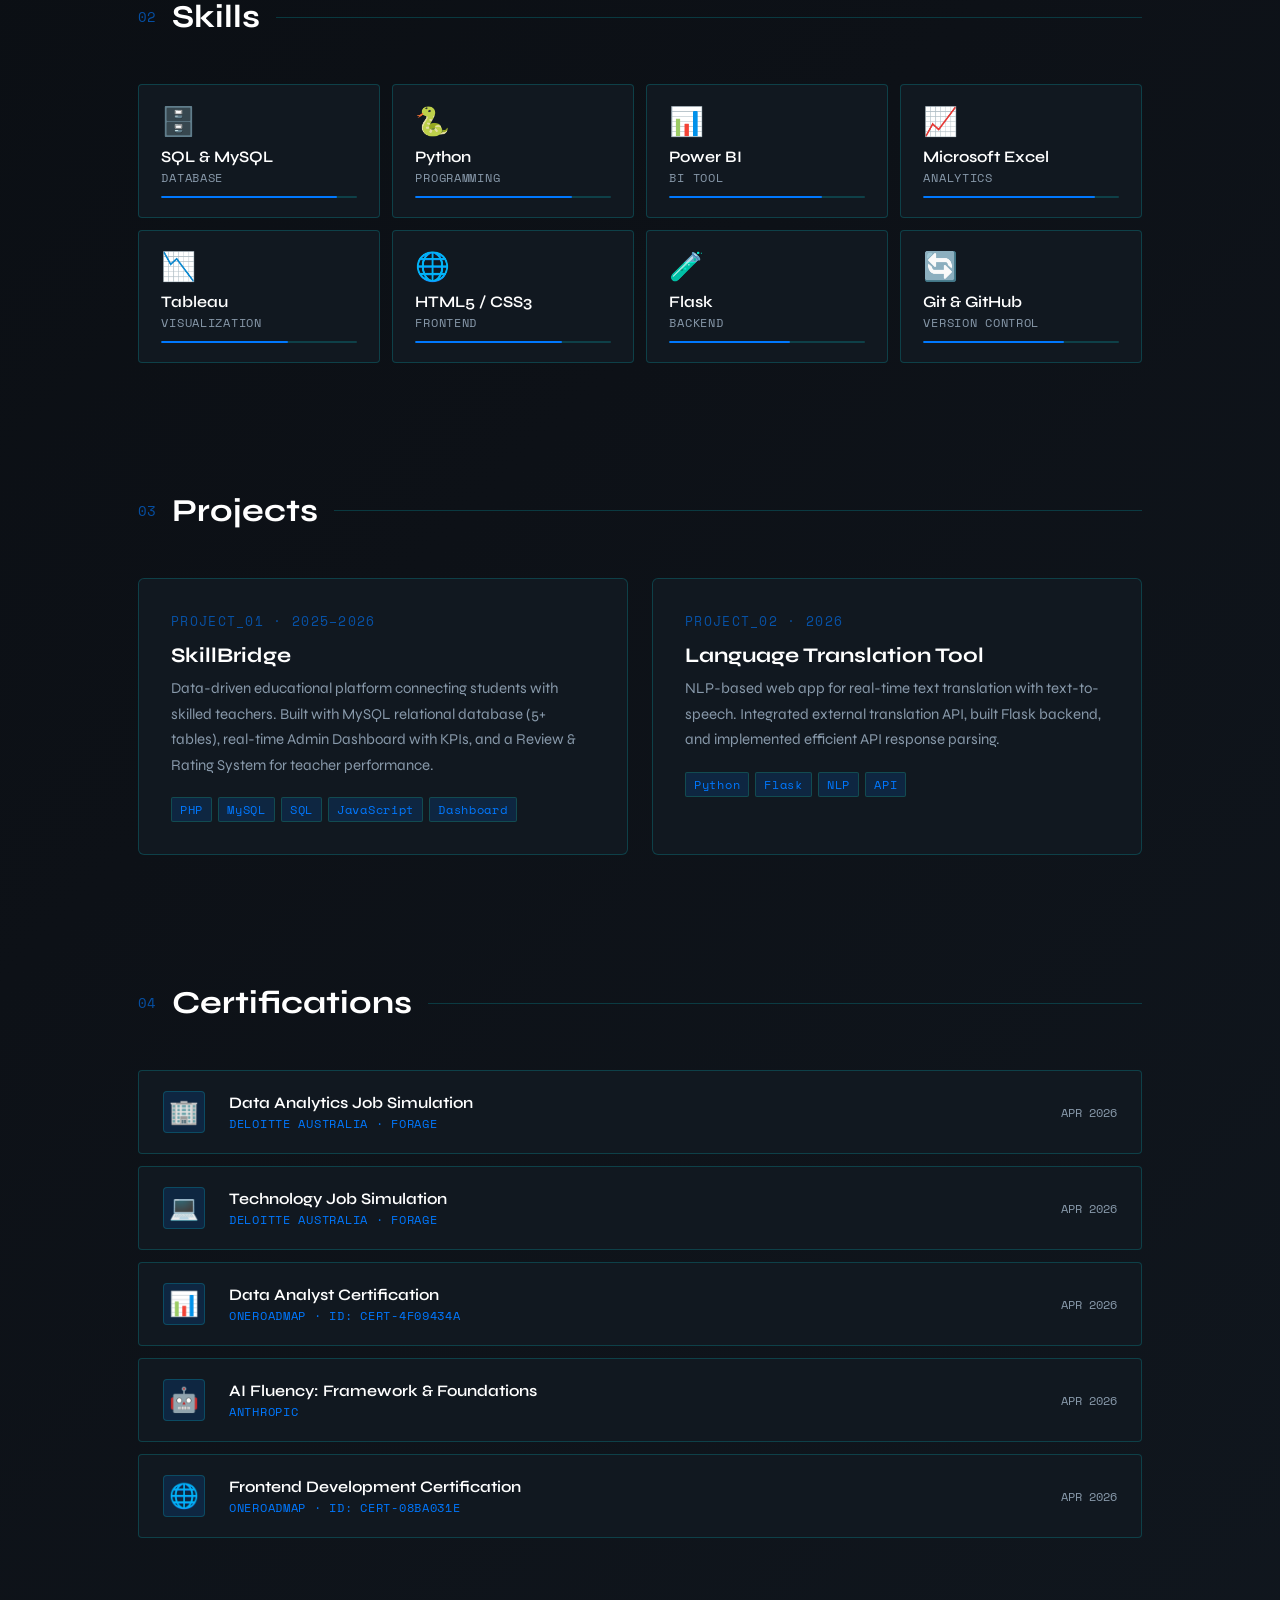
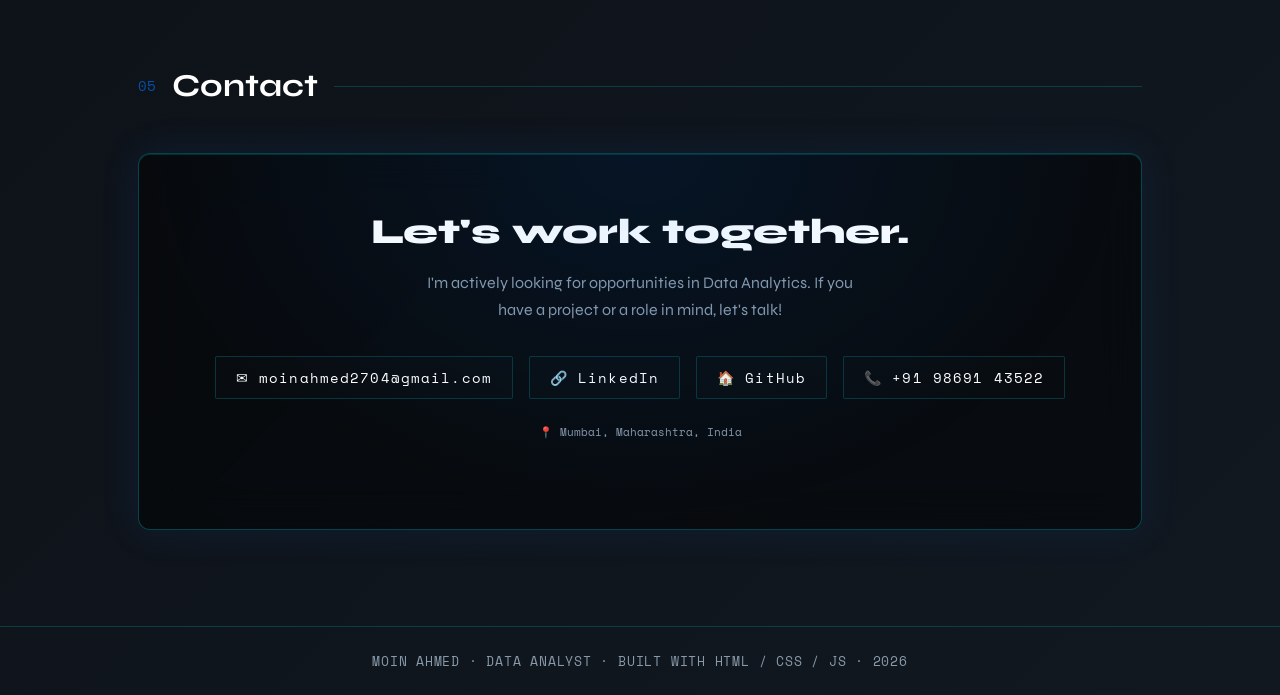
==== commit 9e4f0e91: "tp" ====
--- a/moin_ahmed_portfolio.html
+++ b/moin_ahmed_portfolio.html
@@ -49,7 +49,7 @@
           class="btn-primary">GET IN TOUCH →</a>
         <a href="https://linkedin.com/in/moin-ahmed27" target="_blank" class="btn-outline">LinkedIn</a>
         <a href="https://github.com/Moin-27" target="_blank" class="btn-outline">GitHub</a>
-        <a href="moin_ahmed_resume.pdf" download="Moin_Ahmed_Resume.pdf" class="btn-outline">📄 Resume</a>
+        <a href="Moin_Ahmed_Resume.pdf" download="Moin_Ahmed_Resume.pdf" id="downloadResume" class="btn-outline">📄 Resume</a>
 
       </div>
       <div class="hero-scroll">
@@ -103,11 +103,11 @@
       <div class="about-grid reveal reveal-delay-1">
         <div>
           <p style="color:var(--muted);line-height:1.9;font-size:16px;">I'm a <span
-              style="color:var(--green-light);font-weight:600;">Data Analyst</span> in the making â€” currently in my
+              style="color:var(--green-light);font-weight:600;">Data Analyst</span> in the making — currently in my
             final year of BSc Information Technology at Laxmichand Golwala College, Mumbai.</p>
           <br>
           <p style="color:var(--muted);line-height:1.9;font-size:16px;">I specialize in SQL, Python, Power BI, and
-            Excel. I love building data-driven systems that actually solve real problems â€” whether that's an admin
+            Excel. I love building data-driven systems that actually solve real problems — whether that's an admin
             dashboard, a booking system, or a KPI report.</p>
           <div class="lang-wrap">
             <span class="lang-pill">ENGLISH</span>
@@ -121,7 +121,7 @@
             style="background:var(--surface);border:0.5px solid var(--border);border-radius:4px;padding:1rem 1.25rem;">
             <div style="font-family:var(--mono);font-size:13px;color:var(--green);margin-bottom:4px;">EDUCATION</div>
             <div style="font-size:16px;font-weight:600;">BSc Information Technology</div>
-            <div style="font-size:14px;color:var(--muted);margin-top:3px;">Laxmichand Golwala College Â· 2023â€“2026 Â·
+            <div style="font-size:14px;color:var(--muted);margin-top:3px;">Laxmichand Golwala College · 2023–2026 ·
               Final Year</div>
           </div>
           <div
@@ -147,7 +147,7 @@
       </div>
       <div class="skills-grid">
         <div class="skill-card reveal reveal-delay-1">
-          <div class="skill-icon">Ã°Å¸â€”â€žÃ¯Â¸Â</div>
+          <div class="skill-icon">🗄️</div>
           <div class="skill-name">SQL & MySQL</div>
           <div class="skill-type">DATABASE</div>
           <div class="skill-bar">
@@ -155,7 +155,7 @@
           </div>
         </div>
         <div class="skill-card reveal reveal-delay-2">
-          <div class="skill-icon">Ã°Å¸ÂÂ</div>
+          <div class="skill-icon">🐍</div>
           <div class="skill-name">Python</div>
           <div class="skill-type">PROGRAMMING</div>
           <div class="skill-bar">
@@ -163,7 +163,7 @@
           </div>
         </div>
         <div class="skill-card reveal reveal-delay-3">
-          <div class="skill-icon">ðŸ“Š</div>
+          <div class="skill-icon">📊</div>
           <div class="skill-name">Power BI</div>
           <div class="skill-type">BI TOOL</div>
           <div class="skill-bar">
@@ -171,7 +171,7 @@
           </div>
         </div>
         <div class="skill-card reveal reveal-delay-4">
-          <div class="skill-icon">ðŸ“ˆ</div>
+          <div class="skill-icon">📈</div>
           <div class="skill-name">Microsoft Excel</div>
           <div class="skill-type">ANALYTICS</div>
           <div class="skill-bar">
@@ -179,7 +179,7 @@
           </div>
         </div>
         <div class="skill-card reveal reveal-delay-1">
-          <div class="skill-icon">ðŸ“‰</div>
+          <div class="skill-icon">📉</div>
           <div class="skill-name">Tableau</div>
           <div class="skill-type">VISUALIZATION</div>
           <div class="skill-bar">
@@ -187,7 +187,7 @@
           </div>
         </div>
         <div class="skill-card reveal reveal-delay-2">
-          <div class="skill-icon">Ã°Å¸Å’Â</div>
+          <div class="skill-icon">🌐</div>
           <div class="skill-name">HTML5 / CSS3</div>
           <div class="skill-type">FRONTEND</div>
           <div class="skill-bar">
@@ -195,7 +195,7 @@
           </div>
         </div>
         <div class="skill-card reveal reveal-delay-3">
-          <div class="skill-icon">ðŸ§ª</div>
+          <div class="skill-icon">🧪</div>
           <div class="skill-name">Flask</div>
           <div class="skill-type">BACKEND</div>
           <div class="skill-bar">
@@ -203,7 +203,7 @@
           </div>
         </div>
         <div class="skill-card reveal reveal-delay-4">
-          <div class="skill-icon">ðŸ”„</div>
+          <div class="skill-icon">🔄</div>
           <div class="skill-name">Git & GitHub</div>
           <div class="skill-type">VERSION CONTROL</div>
           <div class="skill-bar">
@@ -224,8 +224,8 @@
       </div>
       <div class="projects-grid">
         <div class="proj-card reveal reveal-delay-1">
-          <div class="proj-arrow">â†—</div>
-          <div class="proj-num">PROJECT_01 Â· 2025â€“2026</div>
+          <div class="proj-arrow">↗</div>
+          <div class="proj-num">PROJECT_01 · 2025–2026</div>
           <div class="proj-title">SkillBridge</div>
           <div class="proj-desc">Data-driven educational platform connecting students with skilled teachers. Built with
             MySQL relational database (5+ tables), real-time Admin Dashboard with KPIs, and a Review & Rating System for
@@ -234,8 +234,8 @@
               class="tag">SQL</span><span class="tag">JavaScript</span><span class="tag">Dashboard</span></div>
         </div>
         <div class="proj-card reveal reveal-delay-2">
-          <div class="proj-arrow">â†—</div>
-          <div class="proj-num">PROJECT_02 Â· 2026</div>
+          <div class="proj-arrow">↗</div>
+          <div class="proj-num">PROJECT_02 · 2026</div>
           <div class="proj-title">Language Translation Tool</div>
           <div class="proj-desc">NLP-based web app for real-time text translation with text-to-speech. Integrated
             external translation API, built Flask backend, and implemented efficient API response parsing.</div>
@@ -256,31 +256,31 @@
       </div>
       <div class="certs-list">
         <div class="cert-item reveal reveal-delay-1">
-          <div class="cert-badge">Ã°Å¸ÂÂ¢</div>
+          <div class="cert-badge">🏢</div>
           <div class="cert-info">
             <div class="cert-title">Data Analytics Job Simulation</div>
-            <div class="cert-org">DELOITTE AUSTRALIA Â· FORAGE</div>
+            <div class="cert-org">DELOITTE AUSTRALIA · FORAGE</div>
           </div>
           <div class="cert-date">APR 2026</div>
         </div>
         <div class="cert-item reveal reveal-delay-2">
-          <div class="cert-badge">ðŸ’»</div>
+          <div class="cert-badge">💻</div>
           <div class="cert-info">
             <div class="cert-title">Technology Job Simulation</div>
-            <div class="cert-org">DELOITTE AUSTRALIA Â· FORAGE</div>
+            <div class="cert-org">DELOITTE AUSTRALIA · FORAGE</div>
           </div>
           <div class="cert-date">APR 2026</div>
         </div>
         <div class="cert-item reveal reveal-delay-3">
-          <div class="cert-badge">ðŸ“Š</div>
+          <div class="cert-badge">📊</div>
           <div class="cert-info">
             <div class="cert-title">Data Analyst Certification</div>
-            <div class="cert-org">ONEROADMAP Â· ID: CERT-4F09434A</div>
+            <div class="cert-org">ONEROADMAP · ID: CERT-4F09434A</div>
           </div>
           <div class="cert-date">APR 2026</div>
         </div>
         <div class="cert-item reveal reveal-delay-4">
-          <div class="cert-badge">ðŸ¤–</div>
+          <div class="cert-badge">🤖</div>
           <div class="cert-info">
             <div class="cert-title">AI Fluency: Framework & Foundations</div>
             <div class="cert-org">ANTHROPIC</div>
@@ -288,10 +288,10 @@
           <div class="cert-date">APR 2026</div>
         </div>
         <div class="cert-item reveal reveal-delay-1">
-          <div class="cert-badge">Ã°Å¸Å’Â</div>
+          <div class="cert-badge">🌐</div>
           <div class="cert-info">
             <div class="cert-title">Frontend Development Certification</div>
-            <div class="cert-org">ONEROADMAP Ã‚Â· ID: CERT-08BA031E</div>
+            <div class="cert-org">ONEROADMAP · ID: CERT-08BA031E</div>
           </div>
           <div class="cert-date">APR 2026</div>
         </div>
@@ -313,19 +313,20 @@
           talk!</p>
         <div class="contact-links">
           <a href="https://mail.google.com/mail/?view=cm&fs=1&to=moinahmed2704@gmail.com" target="_blank"
-            class="contact-chip">âœ‰ moinahmed2704@gmail.com</a>
-          <a href="https://linkedin.com/in/moin-ahmed27" target="_blank" class="contact-chip">ðŸ”— LinkedIn</a>
-          <a href="https://github.com/Moin-27" target="_blank" class="contact-chip">Ã°Å¸Ââ„¢ GitHub</a>
-          <a href="tel:+919869143522" class="contact-chip">ðŸ“ž +91 98691 43522</a>
-        </div>
-        <p style="margin-top:1.5rem;font-family:var(--mono);font-size:11px;color:var(--muted);">Ã°Å¸â€œÂ Mumbai, Maharashtra,
+            class="contact-chip">✉ moinahmed2704@gmail.com</a>
+          <a href="https://linkedin.com/in/moin-ahmed27" target="_blank" class="contact-chip">🔗 LinkedIn</a>
+          <a href="https://github.com/Moin-27" target="_blank" class="contact-chip">🏠 GitHub</a>
+          <a href="tel:+919869143522" class="contact-chip">📞 +91 98691 43522</a>
+        </div>
+        <p style="margin-top:1.5rem;font-family:var(--mono);font-size:11px;color:var(--muted);">📍 Mumbai, Maharashtra,
           India</p>
       </div>
     </div>
   </section>
 
-  <footer>MOIN AHMED Â· DATA ANALYST Â· BUILT WITH HTML / CSS / JS Â· 2026</footer>
-
+  <footer>MOIN AHMED · DATA ANALYST · BUILT WITH HTML / CSS / JS · 2026</footer>
+
+  <script src="resume_data.js"></script>
   <script src="script.js"></script>
 </body>
 
